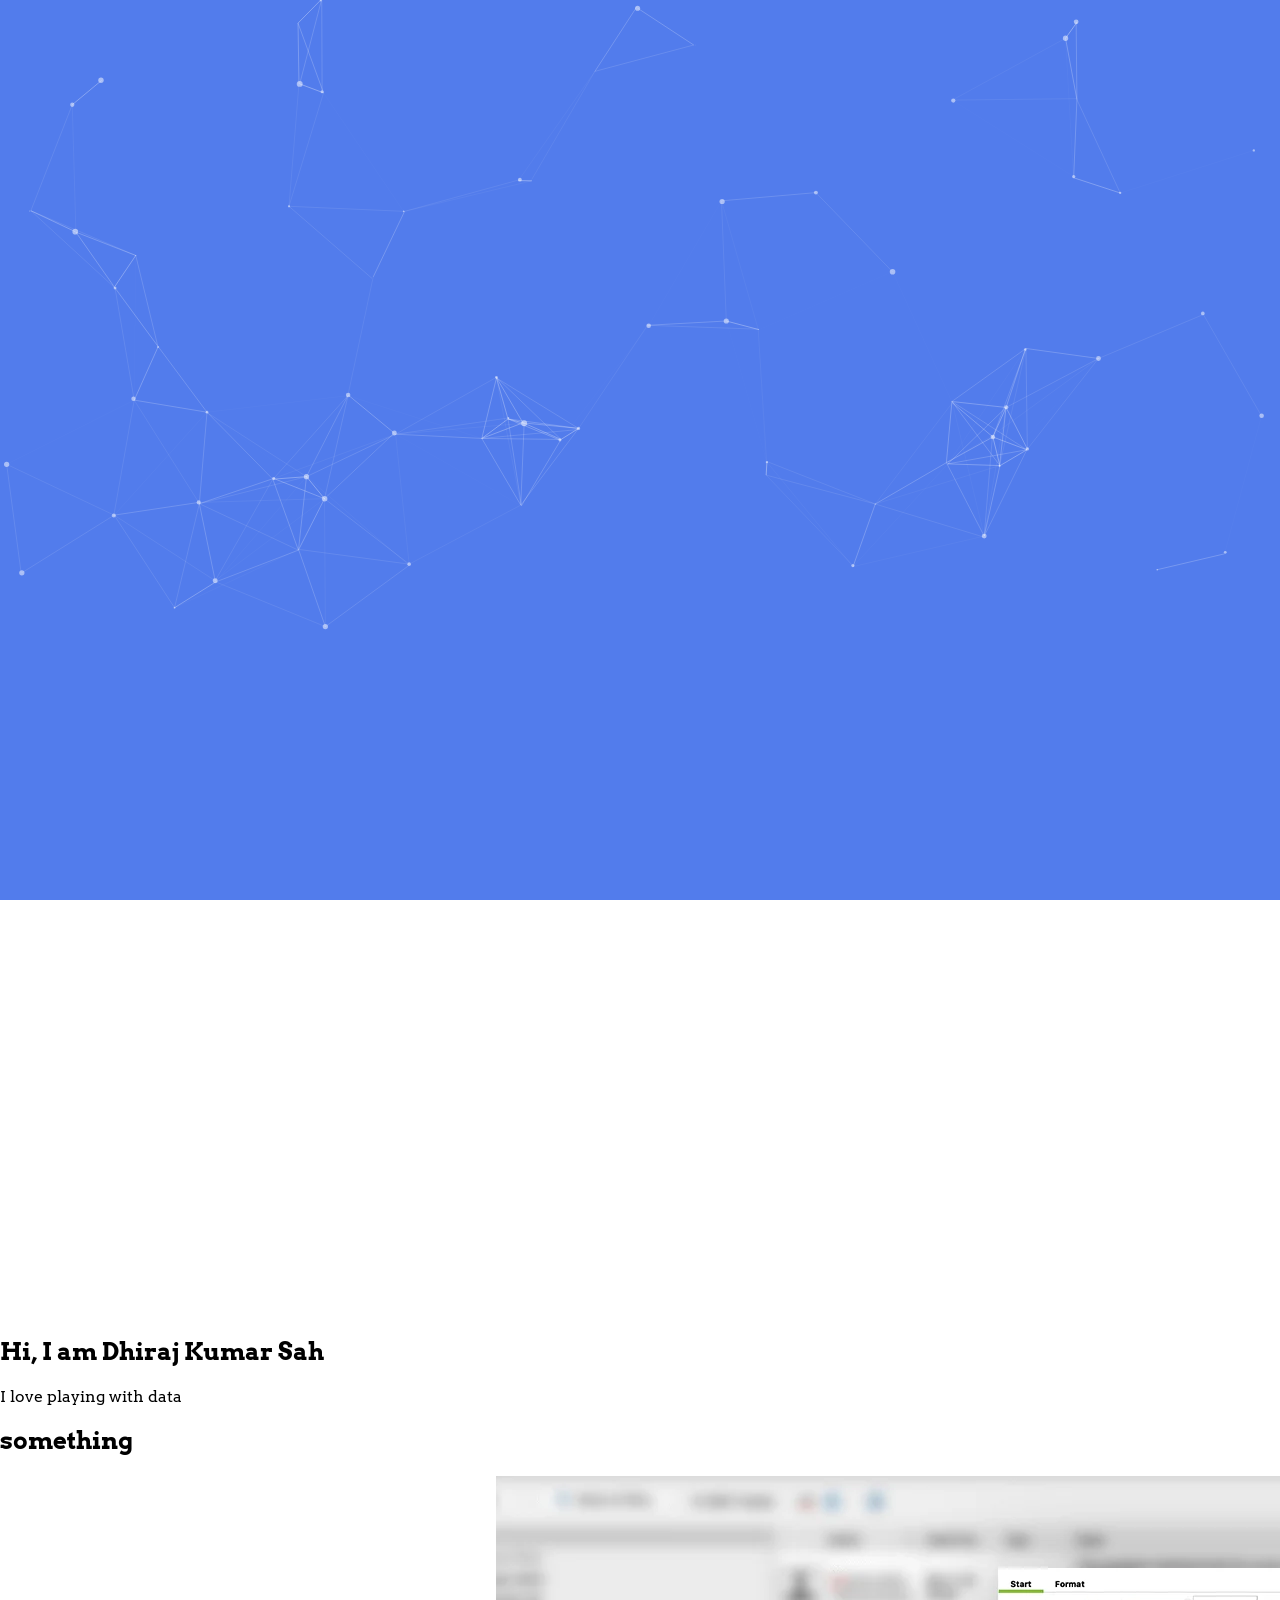
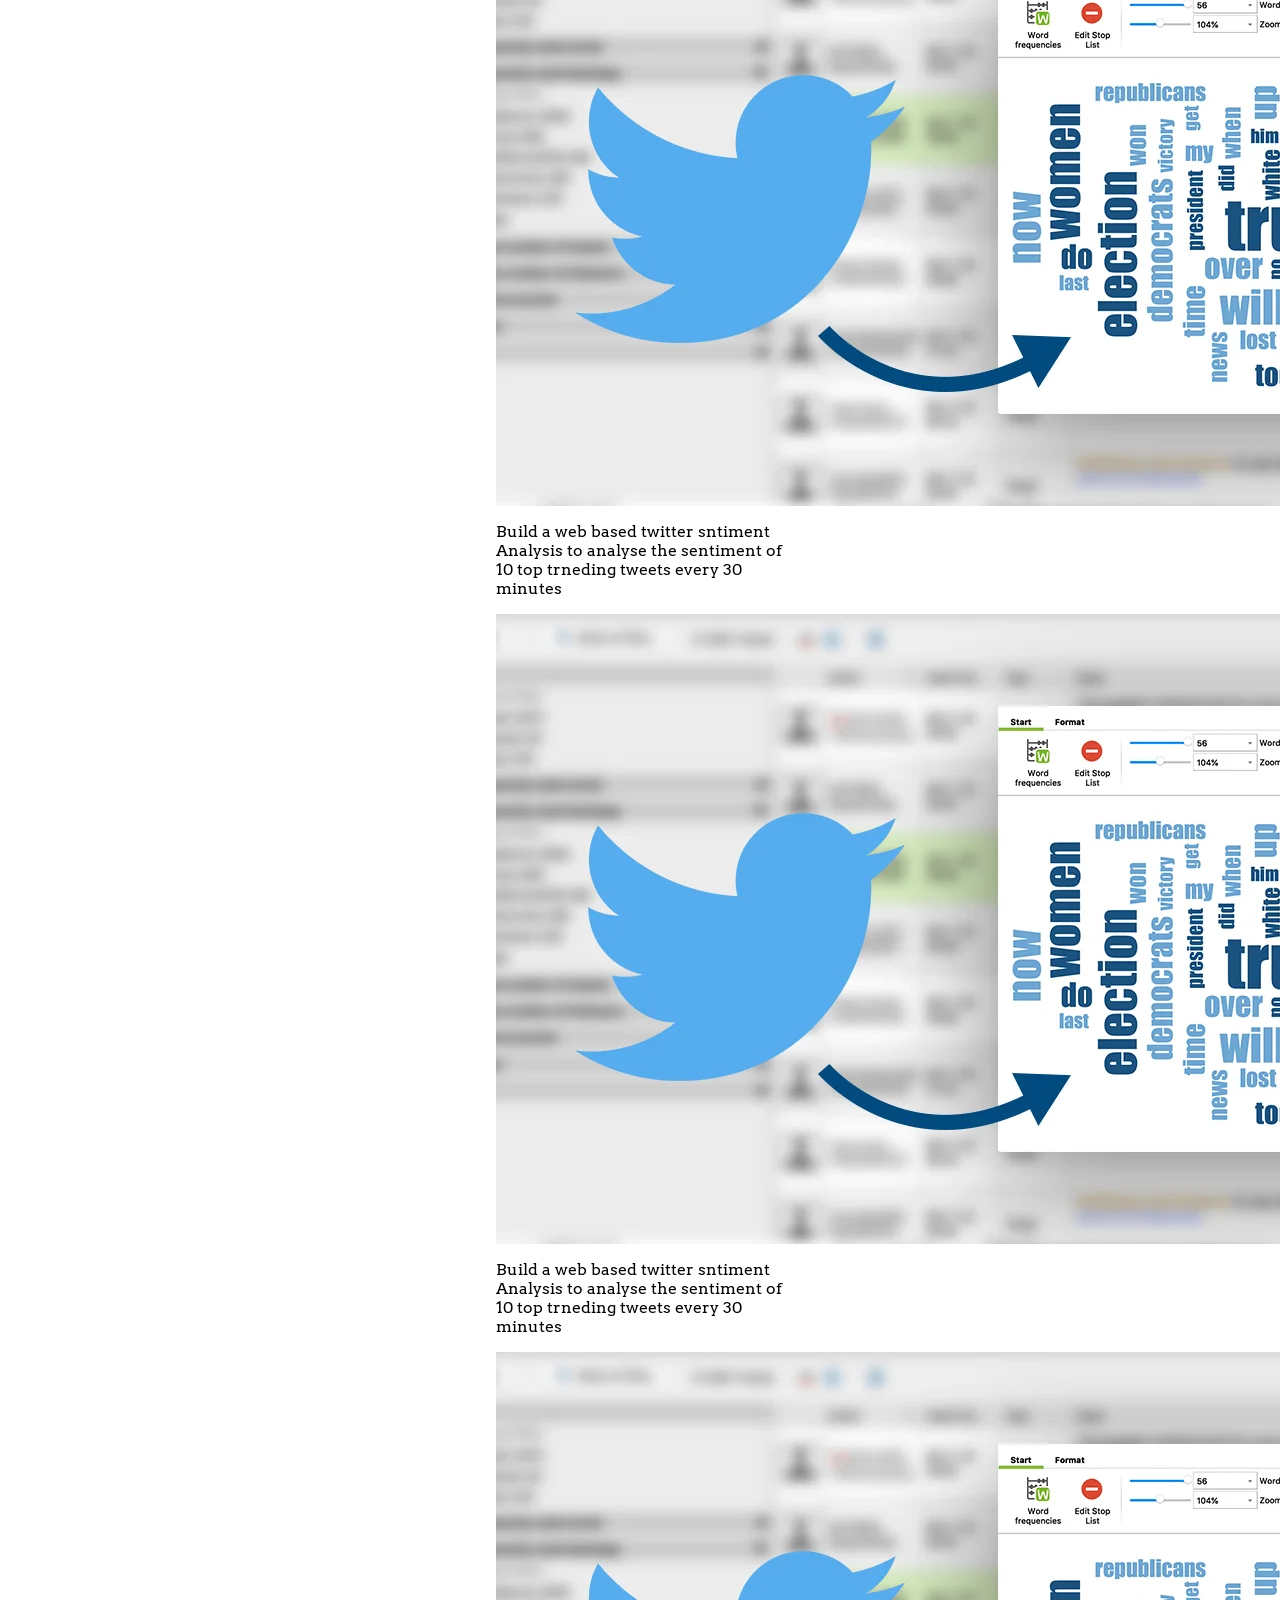
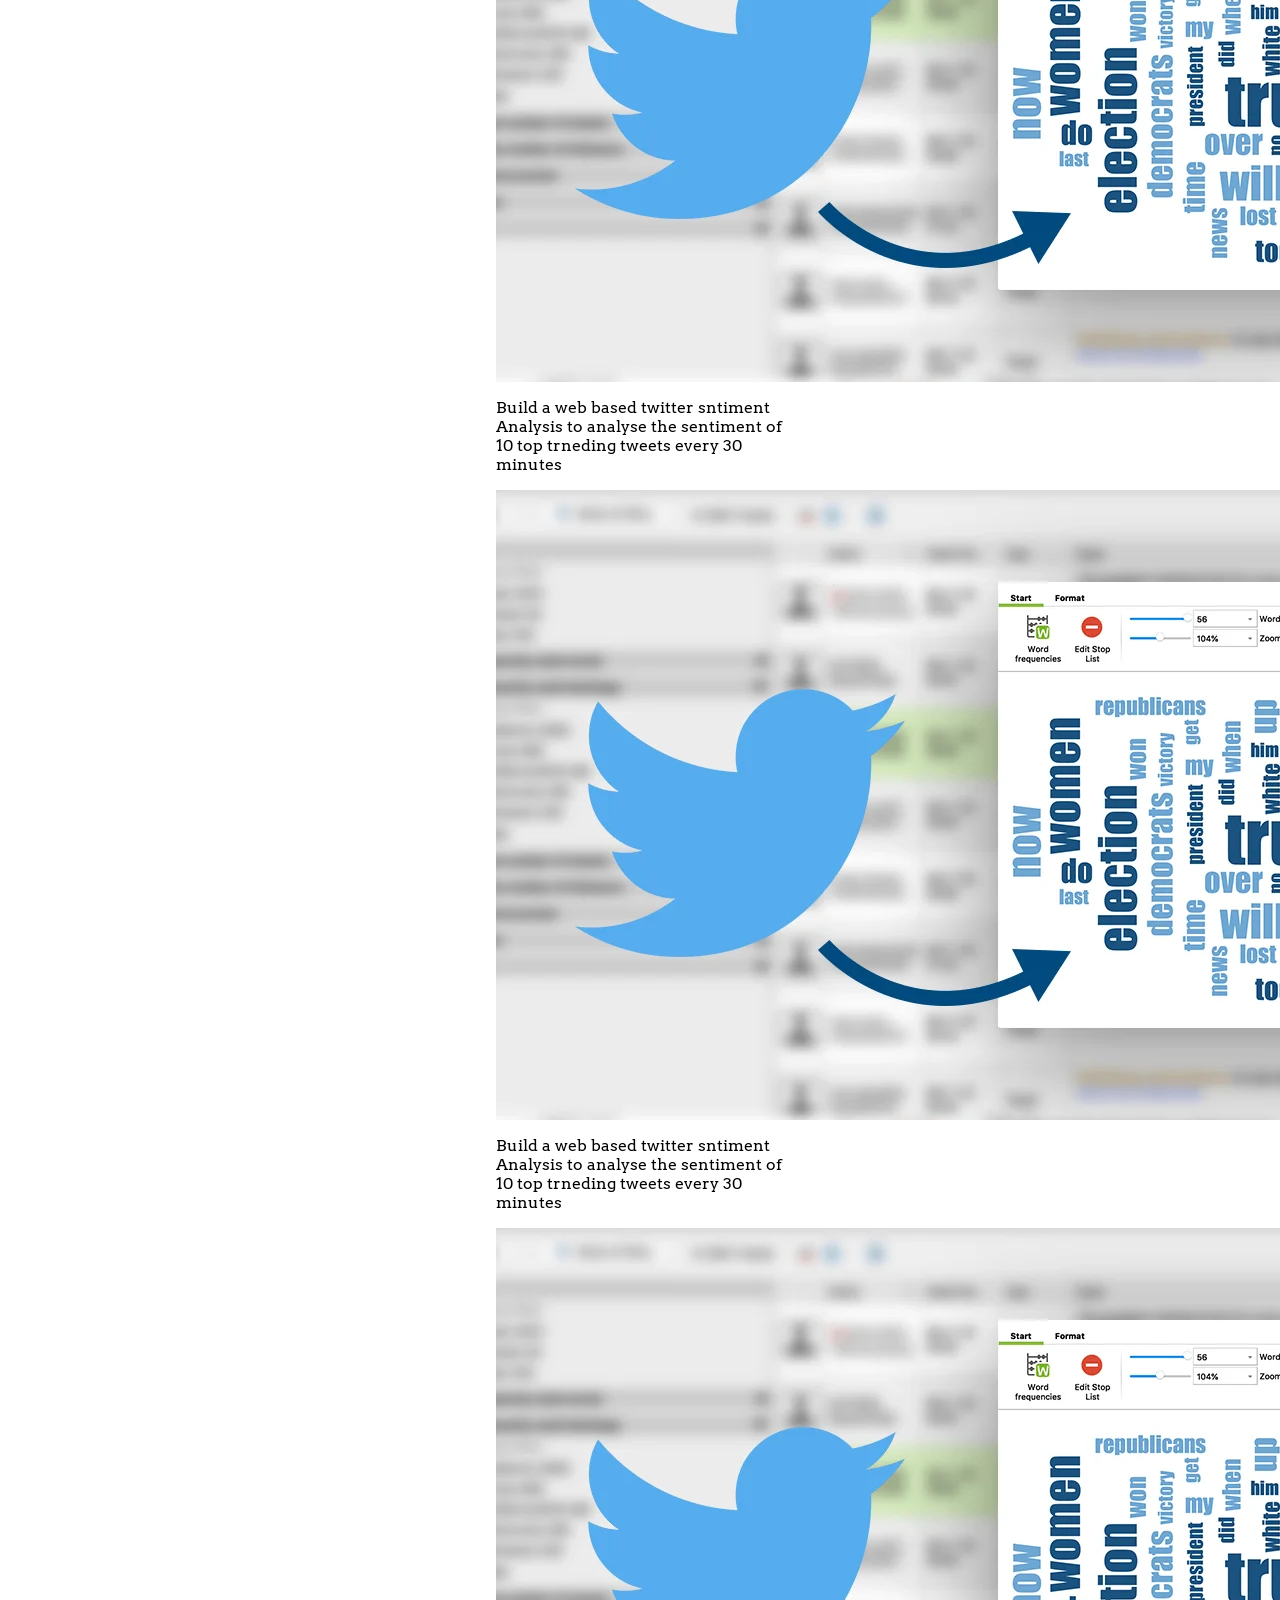
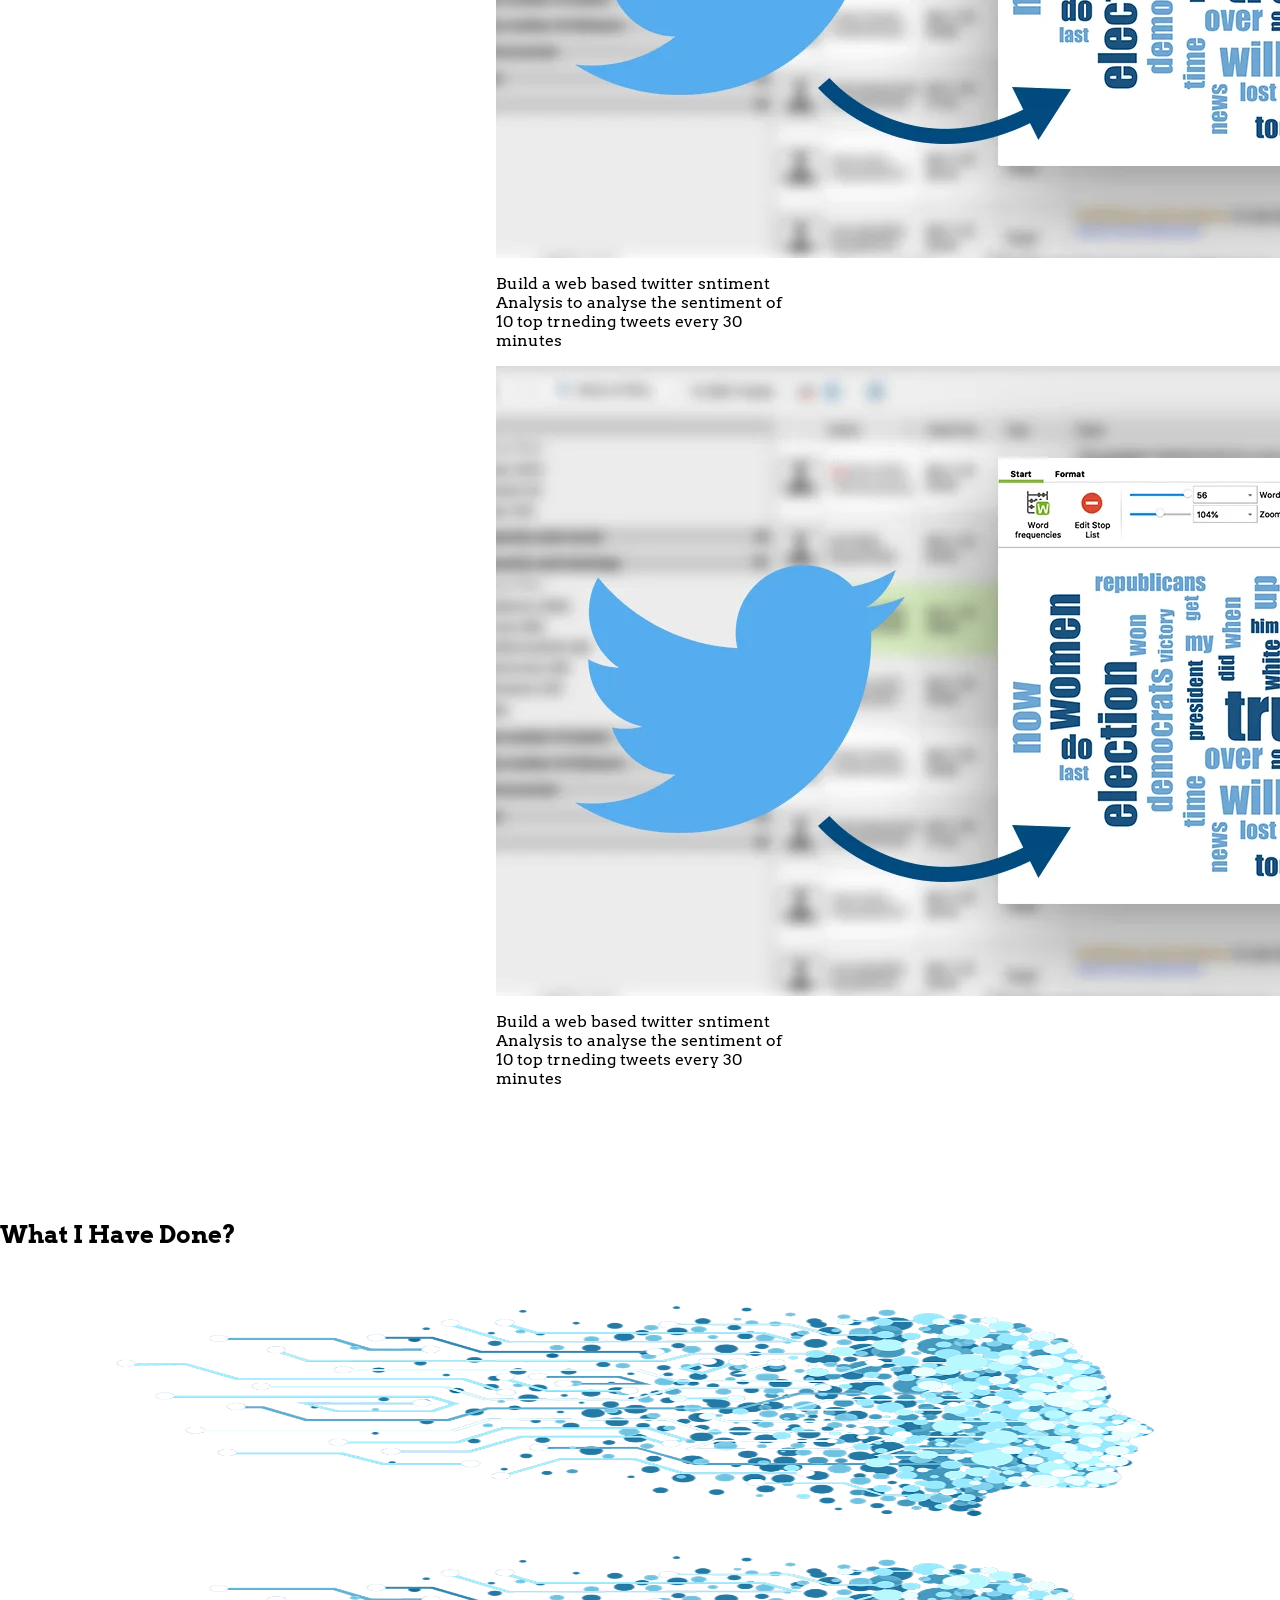
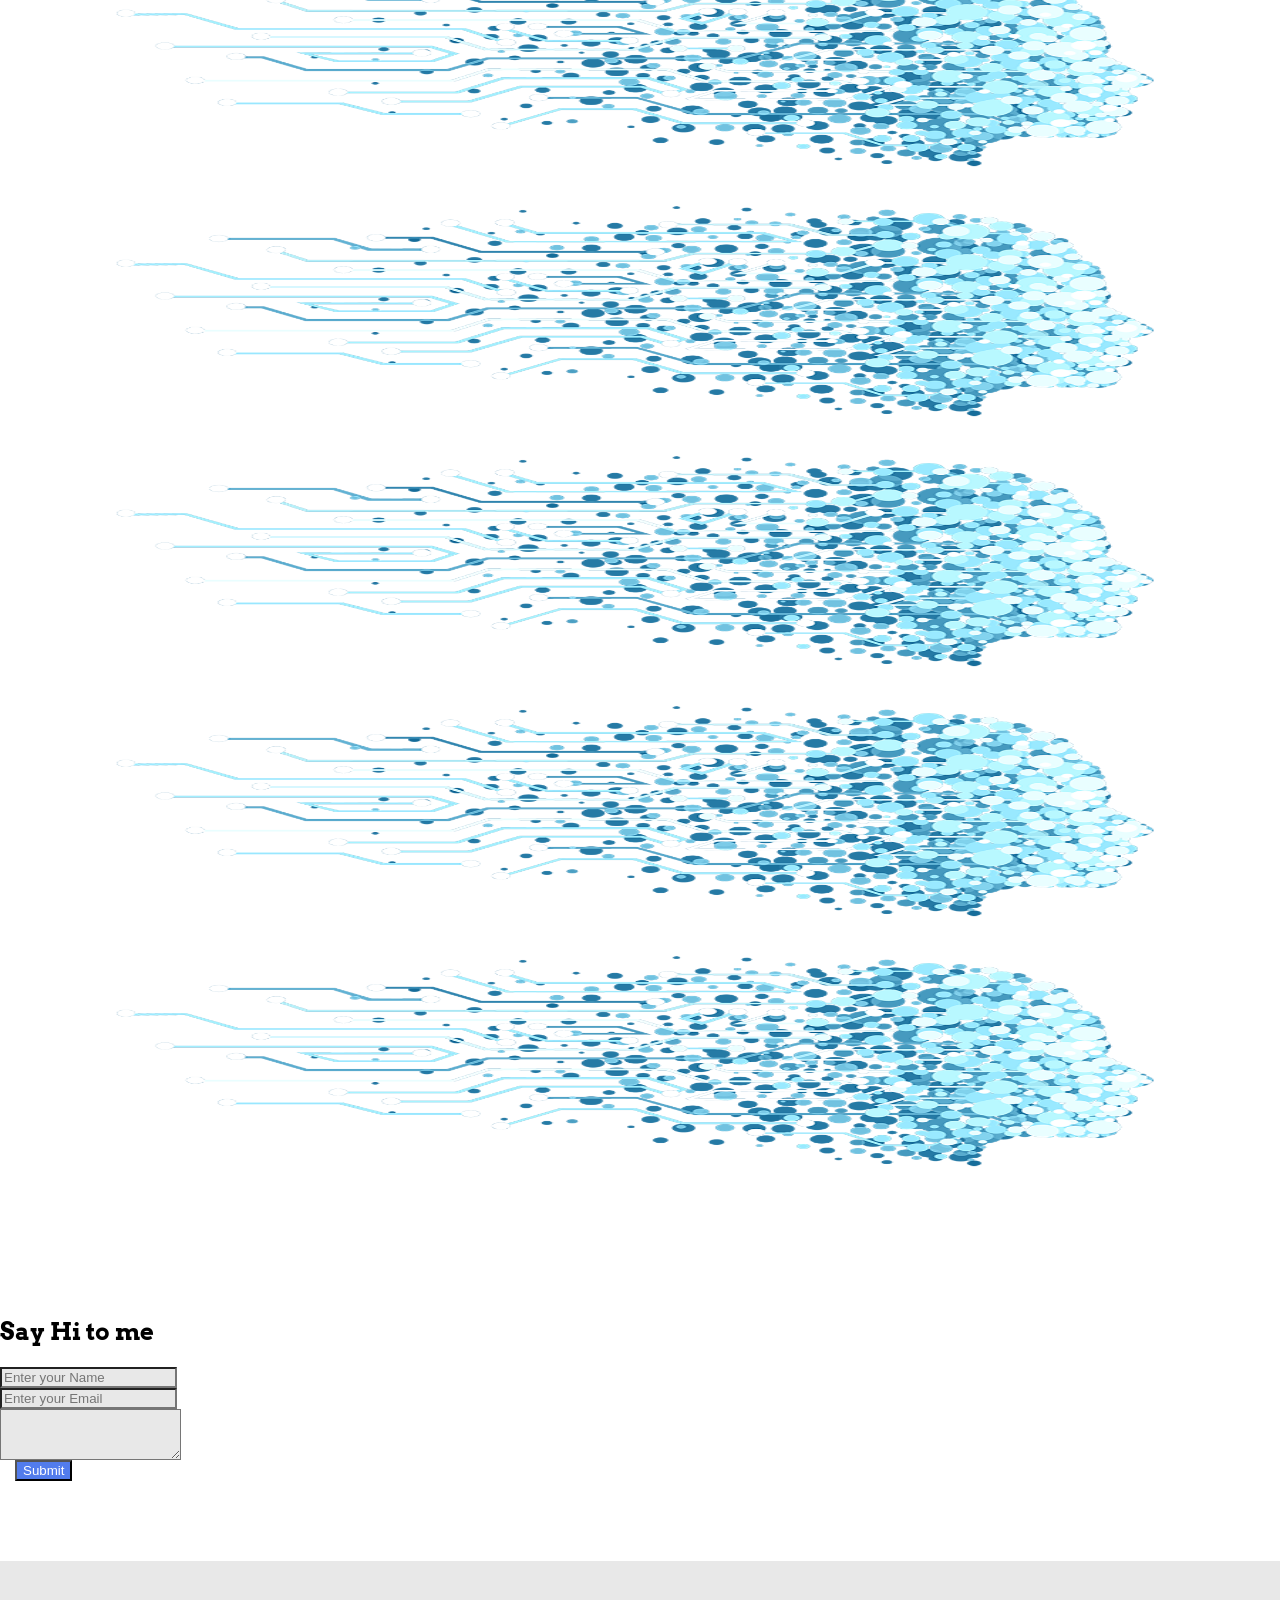
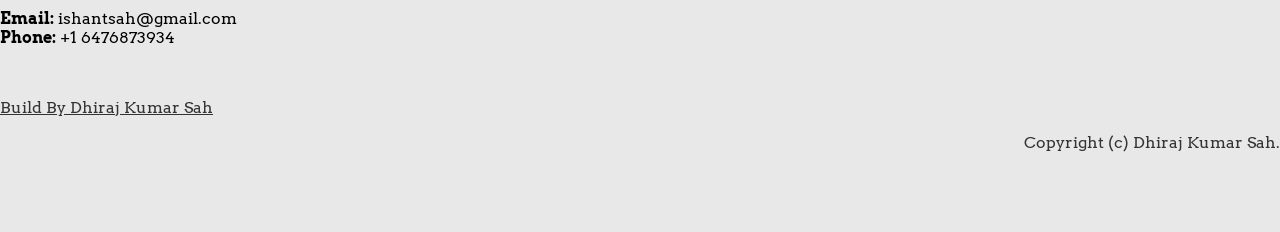
==== index.html @ a995a31d "portfolio skleton ready" ====
<html lang="en" dir="ltr">

<head>
    <meta charset="utf-8">
    <meta name="viewport" content="width=device-width, intial-scale=1.0">
    <!--Css Libraries-->
    <link rel="stylesheet" href="library/bootstrap/bootstrap.min.css">
    <link rel="stylesheet" href="library/font-awesome/css/font-awesome.min.css">
    <link rel="stylesheet" href="css/animate.css">
    <link rel="stylesheet" href="css/normalize.css">
    <link rel="stylesheet" href="css/custom.css">
    <!--Title-->
    <title>Dhiraj Kumar Sah</title>
    <link rel="icon" type="image/png" href="img/title.png">
</head>

<body>
    <!--Navigation-->
    <header>
        <nav class="navbar navbar-expand-lg navbar-light bg-light fixed-top py-3">
            <div class="container">
                <a class="navbar-brand scroll-link" href="#home">
                    <img src="img/title.png " width="30" height="30" class="d-inline-block align-top" alt=""
                        loading="lazy">
                    Dhiraj
                </a>
                <button class="navbar-toggler" type="button" data-toggle="collapse"
                    data-target="#navbarSupportedContent" aria-controls="navbarSupportedContent" aria-expanded="false"
                    aria-label="Toggle navigation">
                    <span class="navbar-toggler-icon"></span>
                </button>

                <div class="collapse navbar-collapse" id="navbarSupportedContent">
                    <ul class="navbar-nav ml-auto">
                        <li class="nav-item active">
                            <a class="nav-link scroll-link" href="#home">Home </a>
                        </li>
                        <li class="nav-item">
                            <a class="nav-link scroll-link" href="#resume">Resume</a>
                        </li>
                        <li class="nav-item">
                            <a class="nav-link scroll-link" href="#portfolio">Portfolio</a>
                        </li>
                        <li class="nav-item">
                            <a class="nav-link scroll-link" href="#contact">Contact</a>
                        </li>



                    </ul>

                </div>
            </div>
        </nav>
    </header>

    <!--Home-->
    <section id="home">
        <div id="particles-js"></div>
        <div class="container">
            <div class="row">
                <div class="col-md-12 justify-content-center">
                    <h1 id="name">Dhiraj Kumar Sah.</h1>
                    <p id="tagline">I am a Data Enthusiast and Welcome to my Website</p>
                    <a href="#resume" id="learn-more" class="scroll-link"><i class="fa fa-angle-down"> </i>Learn
                        More</a>
                </div>
            </div>

        </div>

    </section>

    <!--Home-->
    <section id="resume">
        <div class="container py-5">
            <div class="row">
                <h2 class="title text-center w-100">Hi, I am Dhiraj Kumar Sah</h2>
                <p class="about text-center w-75 mx-auto">I love playing with data</p>
            </div>
            <div class="row">
                <h2 class="title text-center w-100">something</h2>
            </div>
            <div class="row">
                <div class="col-md-4 py-4">
                    <div class="card" style="max-width: 18rem;">
                        <img src="img/twitter.png" class="card-img-top" alt="twitter-sentiment">
                        <div class="card-body">
                            <p class="card-text">Build a web based twitter sntiment Analysis to analyse the sentiment of
                                10 top trneding tweets every 30 minutes</p>
                        </div>
                    </div>
                </div>
                <div class="col-md-4 py-4">
                    <div class="card" style="max-width: 18rem;">
                        <img src="img/twitter.png" class="card-img-top" alt="twitter-sentiment">
                        <div class="card-body">
                            <p class="card-text">Build a web based twitter sntiment Analysis to analyse the sentiment of
                                10 top trneding tweets every 30 minutes</p>
                        </div>
                    </div>
                </div>
                <div class="col-md-4 py-4">
                    <div class="card" style="max-width: 18rem;">
                        <img src="img/twitter.png" class="card-img-top" alt="twitter-sentiment">
                        <div class="card-body">
                            <p class="card-text">Build a web based twitter sntiment Analysis to analyse the sentiment of
                                10 top trneding tweets every 30 minutes</p>
                        </div>
                    </div>
                </div>
            </div>
            <div class="row">
                <div class="col-md-4 py-4">
                    <div class="card" style="max-width: 18rem;">
                        <img src="img/twitter.png" class="card-img-top" alt="twitter-sentiment">
                        <div class="card-body">
                            <p class="card-text">Build a web based twitter sntiment Analysis to analyse the sentiment of
                                10 top trneding tweets every 30 minutes</p>
                        </div>
                    </div>
                </div>
                <div class="col-md-4 py-4">
                    <div class="card" style="max-width: 18rem;">
                        <img src="img/twitter.png" class="card-img-top" alt="twitter-sentiment">
                        <div class="card-body">
                            <p class="card-text">Build a web based twitter sntiment Analysis to analyse the sentiment of
                                10 top trneding tweets every 30 minutes</p>
                        </div>
                    </div>
                </div>
                <div class="col-md-4 py-4">
                    <div class="card" style="max-width: 18rem;">
                        <img src="img/twitter.png" class="card-img-top" alt="twitter-sentiment">
                        <div class="card-body">
                            <p class="card-text">Build a web based twitter sntiment Analysis to analyse the sentiment of
                                10 top trneding tweets every 30 minutes</p>
                        </div>
                    </div>
                </div>
            </div>
        </div>

    </section>

    <!--Home-->
    <section id="portfolio">
        <div class="container">
            <div class="row">
                <h2 class="title text-center w-100">What I Have Done?</h2>
            </div>
            <div class="row">
                <div class="col-md-4">
                    <div class="grid">
                        <img src="img/pr1.png" alt="Terminalteris">
                        <div class="overlay">
                            <div class="text">
                                Terminalteris
                            </div>
                        </div>
                    </div>
                </div>
                <div class="col-md-4">
                    <div class="grid">
                        <img src="img/pr1.png" alt="Terminalteris">
                        <div class="overlay">
                            <div class="text">
                                Terminalteris
                            </div>
                        </div>
                    </div>
                </div>
                <div class="col-md-4">
                    <div class="grid">
                        <img src="img/pr1.png" alt="Terminalteris">
                        <div class="overlay">
                            <div class="text">
                                Terminalteris
                            </div>
                        </div>
                    </div>
                </div>
                <div class="col-md-4">
                    <div class="grid">
                        <img src="img/pr1.png" alt="Terminalteris">
                        <div class="overlay">
                            <div class="text">
                                Terminalteris
                            </div>
                        </div>
                    </div>
                </div>
                <div class="col-md-4">
                    <div class="grid">
                        <img src="img/pr1.png" alt="Terminalteris">
                        <div class="overlay">
                            <div class="text">
                                Terminalteris
                            </div>
                        </div>
                    </div>
                </div>
                <div class="col-md-4">
                    <div class="grid">
                        <img src="img/pr1.png" alt="Terminalteris">
                        <div class="overlay">
                            <div class="text">
                                Terminalteris
                            </div>
                        </div>
                    </div>
                </div>
            </div>
        </div>

    </section>

    <!--Home-->
    <section id="contact">
        <div class="container">
            <div class="row">
                <h2 class="title text-center w-100">Say Hi to me</h2>
            </div>

            <form action="hhtps://formspree.io/mailme.ishantsah@gmail.com" method="POST">
                <div class="row py-4">
                    <div class="form-group col-md-6">
                        <input type="text" name="name" class="form-control" placeholder="Enter your Name">
                    </div>


                    <div class="form-group col-md-6">
                        <input type="email" name="email" class="form-control" placeholder="Enter your Email">
                    </div>


                    <div class="form-group col-md-12">

                        <textarea class="form-control" name="message" rows="3" placeholder="Enter Your Message">

                            </textarea>
                    </div>

                    <button type="submit" class="btn btn-block submit-message">Submit</button>
                </div>
            </form>

        </div>

    </section>

    <!--Footer-->
    <footer>

        <div class="container">
            <div class="row">
                <div class="col-md-5">

                    <ul>
                        <li><strong>Email:</strong> ishantsah@gmail.com</li>
                        <li><strong>Phone:</strong> +1 6476873934</li>
                    </ul>
                </div>

                <div class="col-md-2">
                    <a href="#home" class="back-to-top scroll-link"><i class="fa fa-arrow-circle-up fa-2x"></i></a>
                </div>

                <div class="col-md-5">
                    <ul class="social">
                        <li ><a href="https://www.linkedin.com/dhirajsah"  target="_blank"><i class="fa fa-linkedin-square fa-2x"></i></a></li>
                        <li ><a href="https://www.twitter.com/dhirajsah" target="_blank"><i class="fa fa-twitter-square fa-2x"></i></a></li>
                        <li ><a href="https://www.github.com/dhirajsah26" target="_blank"><i class="fa fa-github-square fa-2x"></i></a></li>
                    </ul>
                </div>

            </div>
            <div class="row">
                <div class="col-md-6">
                    <a href="htps://wwww.dhiraj-sah.com.np" target="_blank">Build By Dhiraj Kumar Sah</a>
                </div>
                <div class="col-md-6">
                    <p>Copyright (c) Dhiraj Kumar Sah.</p>
                </div>
            </div>
        </div>
    </footer>





    <!--Js Libraries-->

    <script type="text/javascript" src="js/jquery-3.1.1.min.js"></script>
    <script type="text/javascript" src="js/bootstrap.min.js"></script>
    <script type="text/javascript" src="js/smooth-scroll.js"></script>
    <script type="text/javascript" src="js/wow.js"></script>
    <script type="text/javascript" src="js/particles.js"></script>
    <script type="text/javascript" src="js/app.js"></script>

    <script type="text/javascript">
        new WOW().init();
        $('.scroll-link').on('click', function (e) {

            e.preventDefault();
            $('html,body').animate({ scrollTop: $(this.hash).offset().top - 50 }, 750);
        });
        $('.nav-item').on('click', function (e) {

            $('.nav-item').removeClass('active');
            $(this).addClass('active');
        });


        
    </script>
</body>

</html>
---- css/custom.css ----
@import url('https://fonts.googleapis.com/css2?family=Arvo&display=swap');

/*common css*/
html,
body{
    margin: 0;
    padding: 0;
    font-family: "Arvo";
}
.navbar-brand{
    font-size: 1.5rem;

}

.nav-link{
    font-size: 1.2 rem;
}
#home{
    width: 100%;
    height: 100vh;
}
#particles-js{
    width:100%;
    min-height:100vh;
    position:absolute;
    top:0;
    left:0;
    background: #527cec;
}

#name{
   margin-top: 16rem;
    font-size: 4 rem;
    color: #fff;
    text-align: center;
}

#tagline{
    margin: top 1rem;
    font-size:2 rem;
    color: #fff;
    text-align: center;

}
#learn-more{
    color: #fff;
    text-decoration: none;
    text-align: center;
    padding:.4 rem 1 rem;
    max-width:10rem;
    margin:0 auto;
    display:block;
    border:2px solid #fff;
    border-radius: 1 rem;
}
#learn-more:hover{
    text-decoration: none;
}
#resume{
    width:100%;
    height: auto;
    padding: 2rem 0 ;
}

#resume .card{
    margin-left: auto;
    margin-right: auto;
}

#portfolio{
    width: 100%;
    height: auto;
    padding: 4rem 0;
}

#portfolio img{
    margin-top: 30px;
    width: 100%;
    height: 220px;

}

#portfolio .grid{
    position: relative;
    width: 100%;
}

#portfolio .grid .overlay{
    position: absolute;
    margin-top: 30px;
    top: 0;bottom: 0;
    left:0; right: 0;
    width: 100%;
    opacity: 0;
    transition:.5s ease ;
    background: #527cec;
}

#portfolio .grid:hover .overlay{
    opacity: 1;
}

.text{
    color: #fff;
    font-size: 1.7 rem;
    position: absolute;
    top: 50%;
    left: 50%;
    transform: translate(-50%, -50%);
    text-align: center;
}
#contact{
    width:100%;
    height: auto;
    padding: 4rem 0;
}

#contact form{
    width: 100%;

}

#contact form input,
#contact form textarea{
    background: #e8e8e8;

}
#contact form .submit-message{
    margin-left: 15px;
    margin-right: 15px;
    background:#527cec;
    color: #fff;
}

footer{
    width:100%;
    height: auto;
    padding: 2rem 0 4rem;
    background: #e8e8e8;;
}
footer ul{
    list-style: none;
    padding-left: 0;
}

footer .back-to-top{ 
    display: block;
    width: 100%;
    text-align: center;
    text-decoration: none;
    color: #333;
}
footer .back-to-top:hover{

    text-decoration: none;
    color: #527cec;
}

footer ul.social{
    list-style: none;
    padding-left: 0;
    text-align: right;
}

footer ul.social li{
    display: inline-block;
    margin-left: 1rem;
}

footer ul.social li a{
    text-decoration: none;
    color: #333;
    font-size: 2 rem;
}

footer ul.social li a:hover{

    text-decoration: none;
    color: #527cec;
}
footer a,
footer p{
    color: #333;
}
footer a:hover{
    color: #527cec;
}
footer p{
    text-align: right;
}
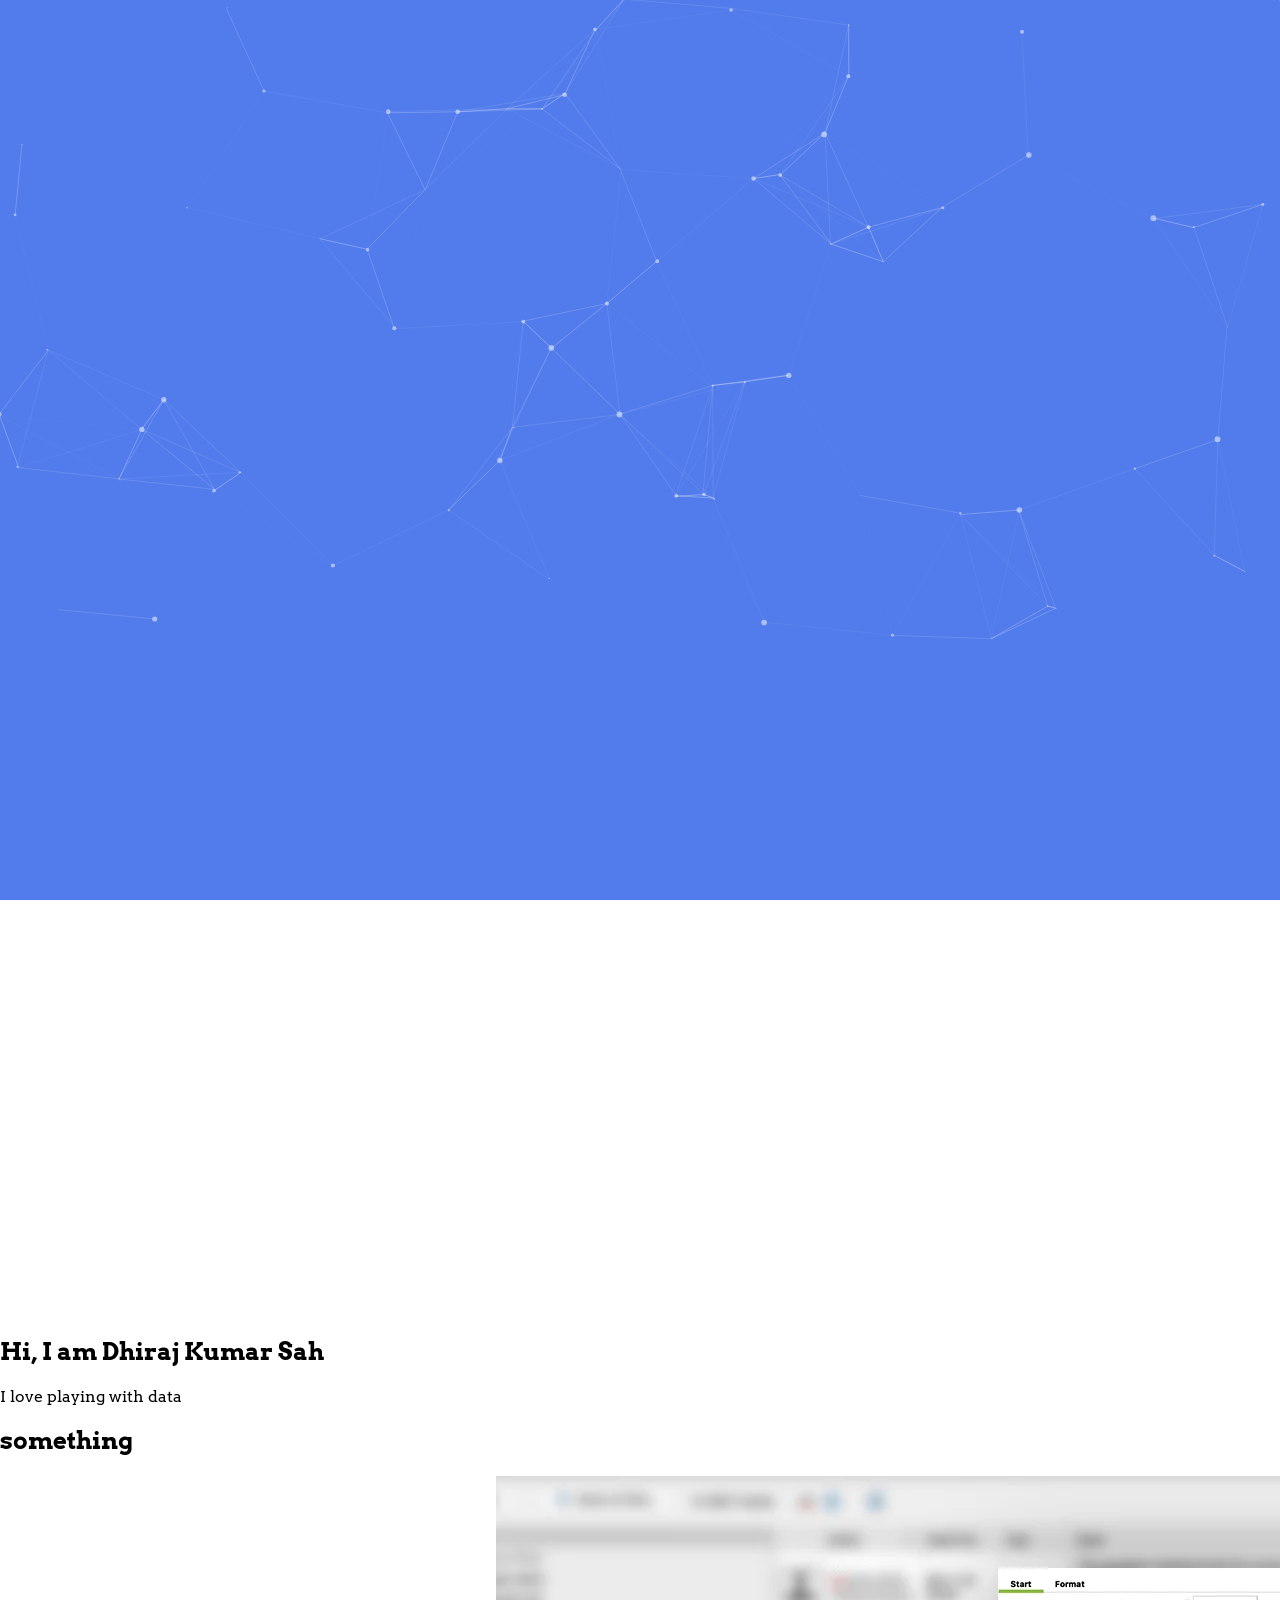
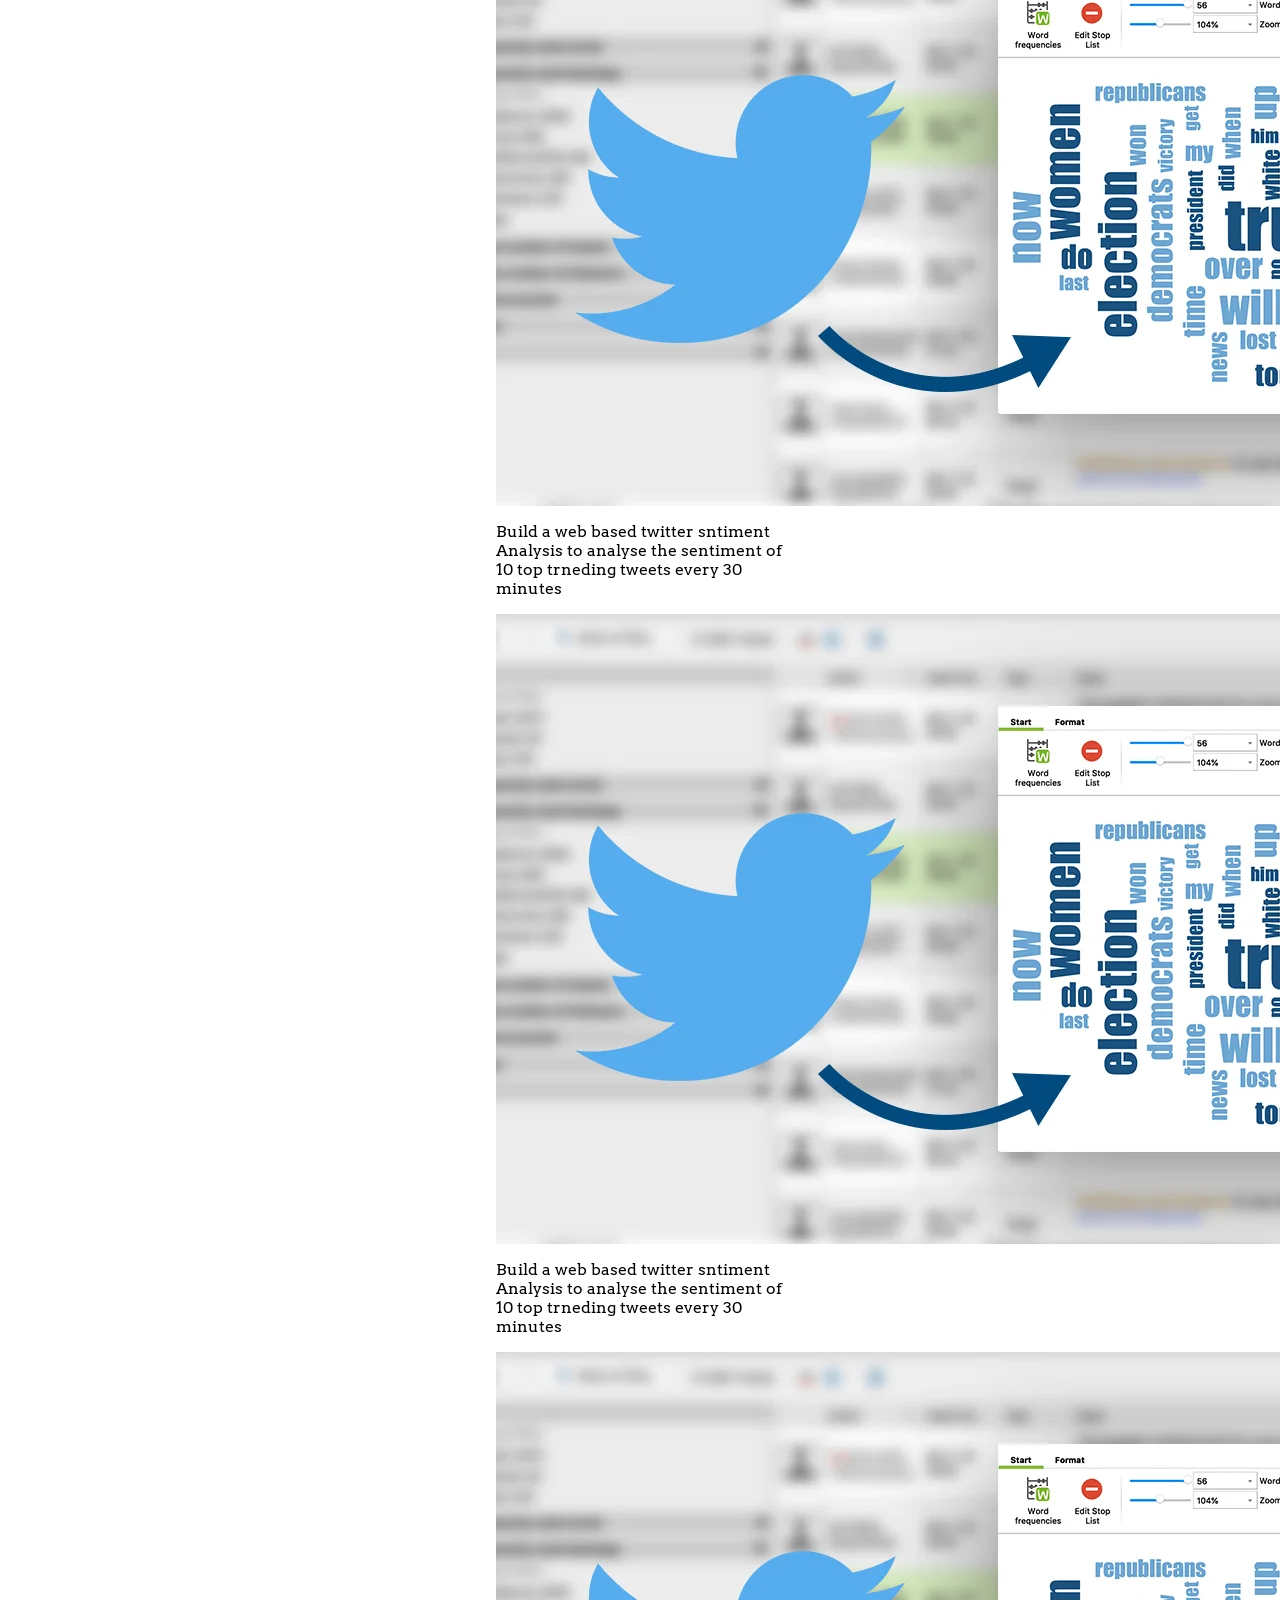
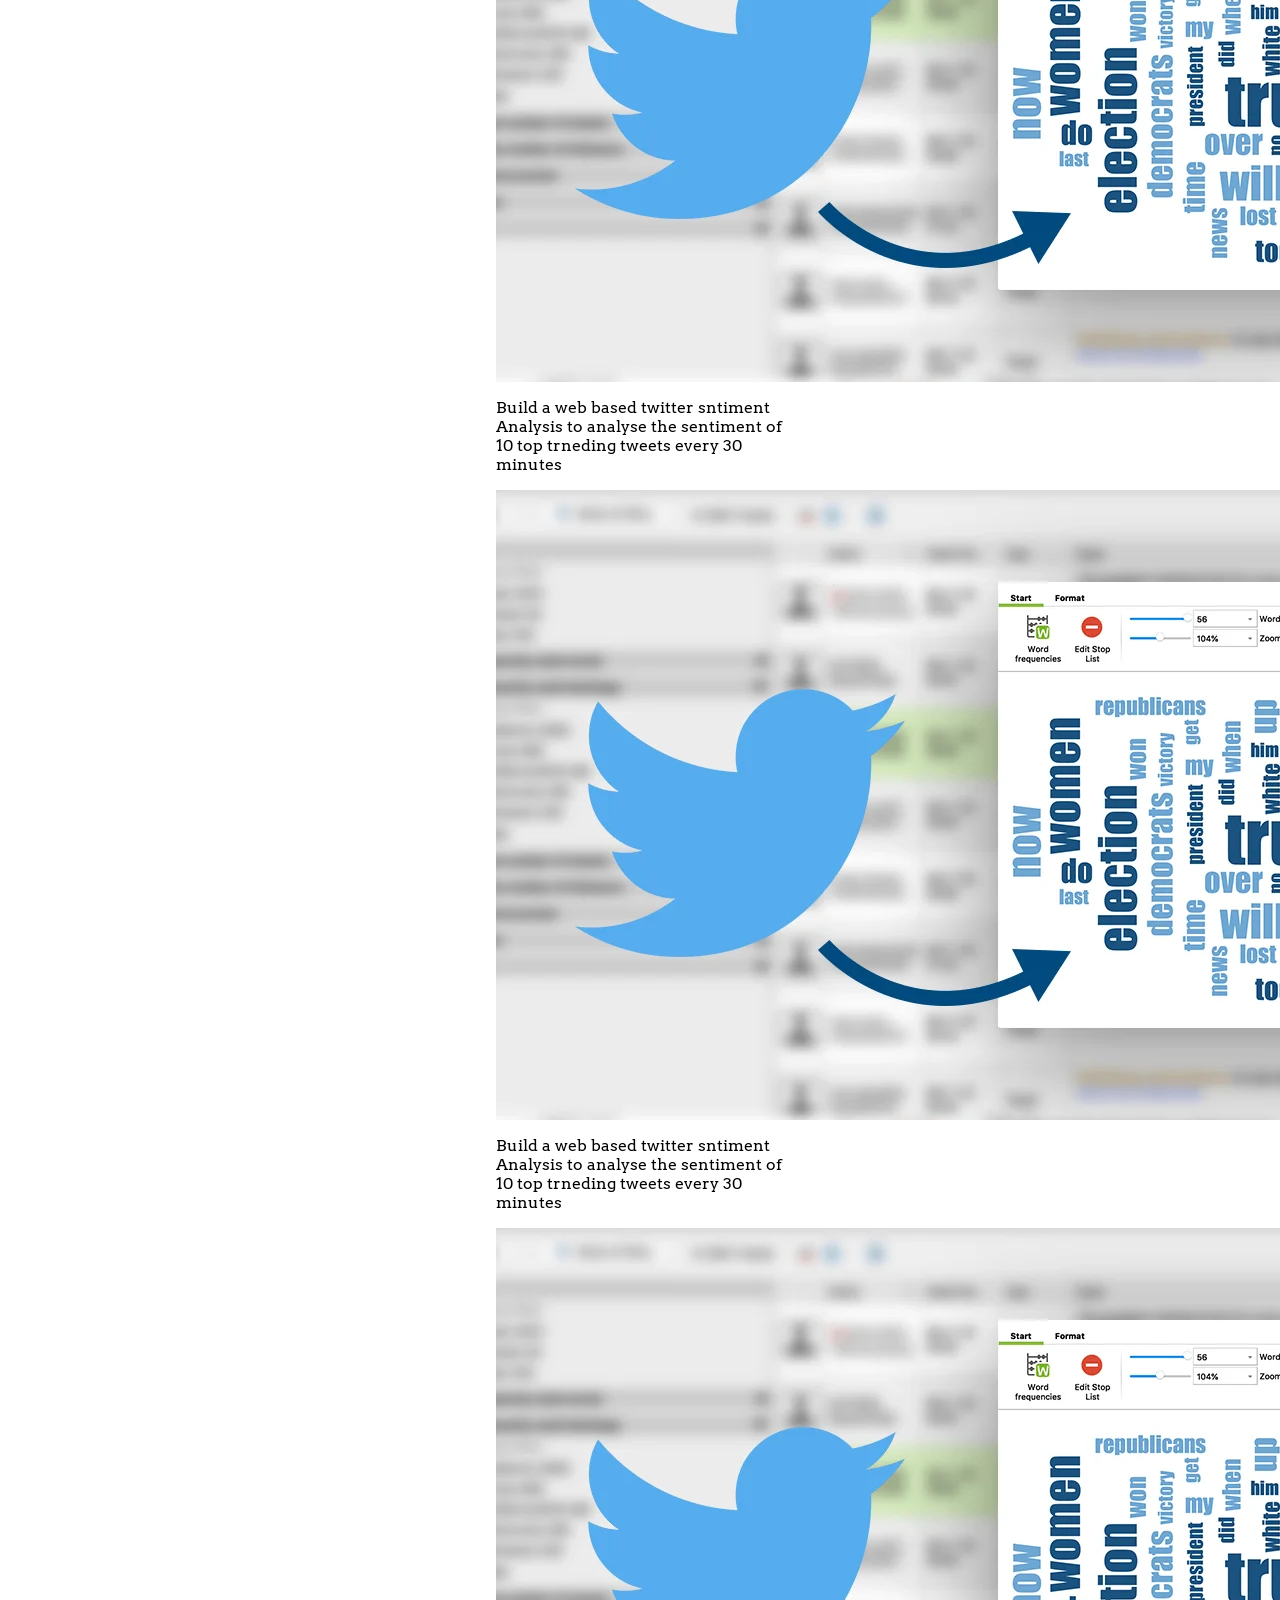
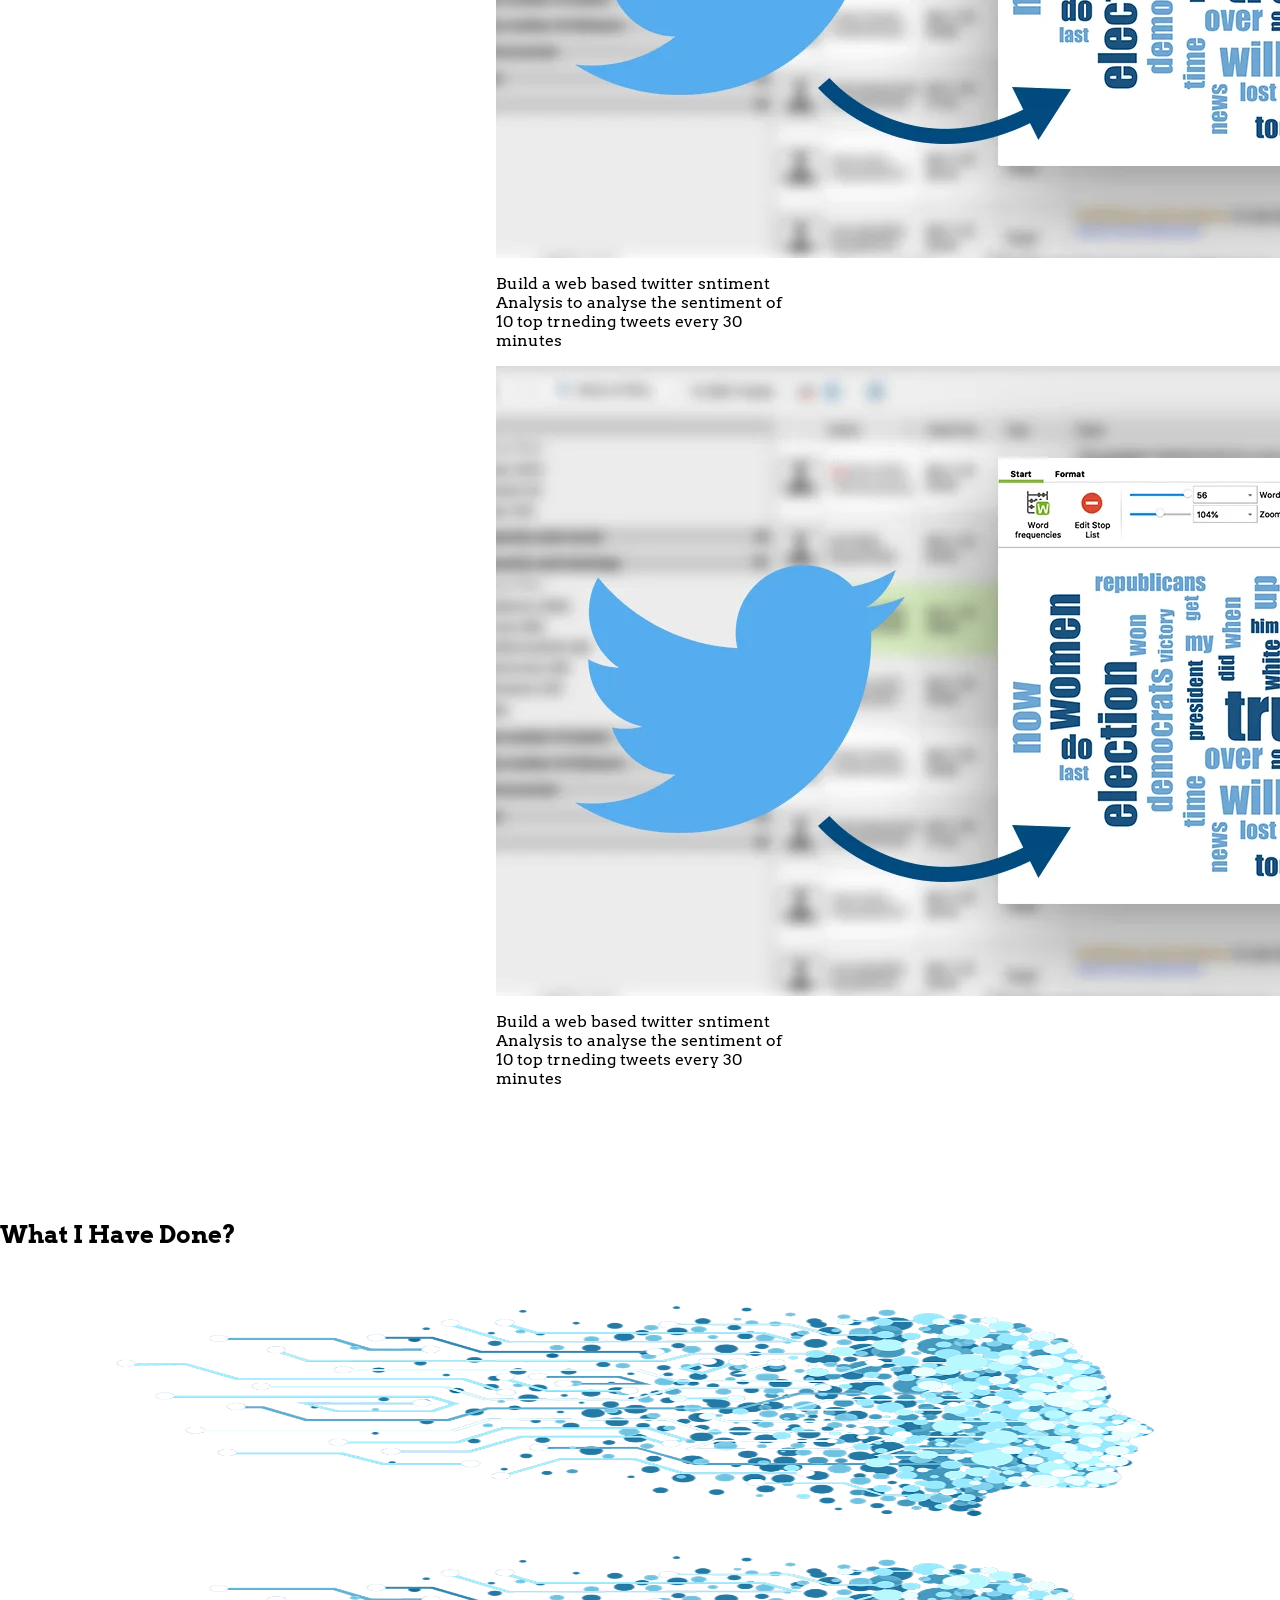
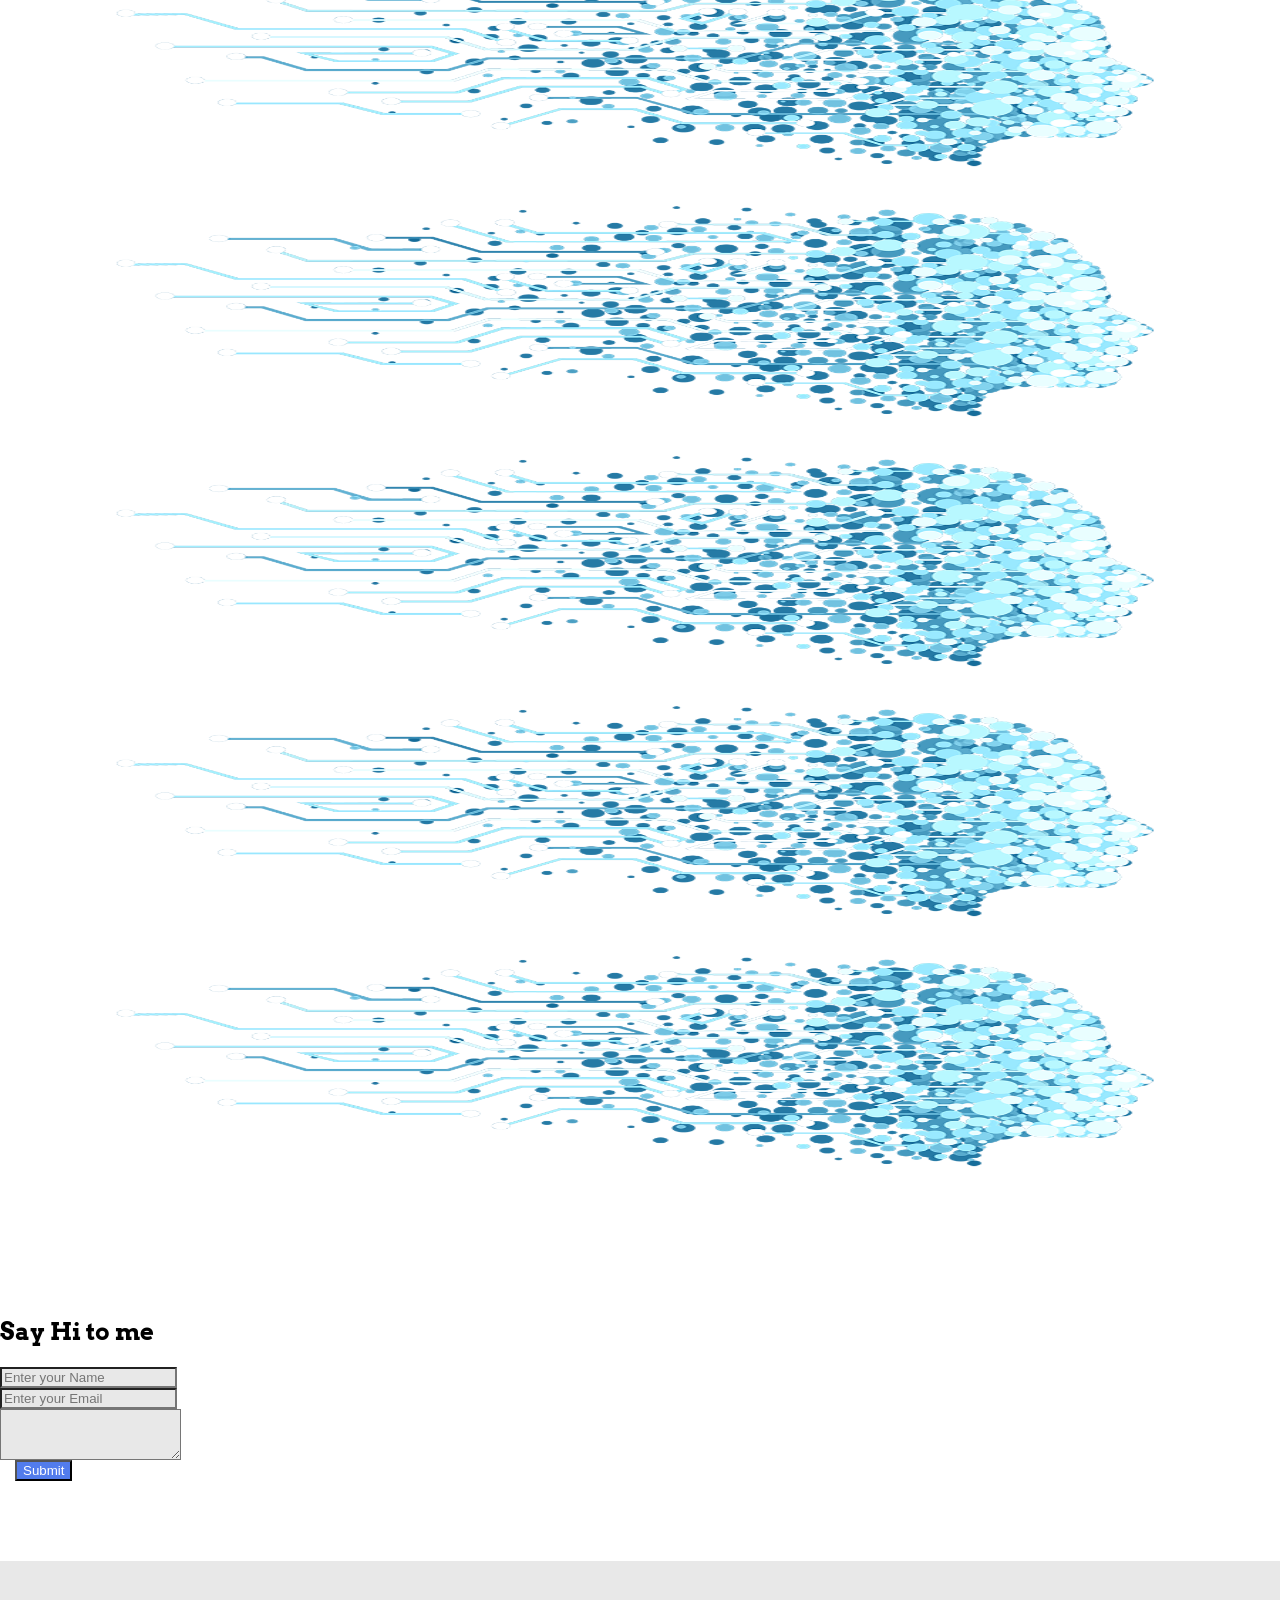
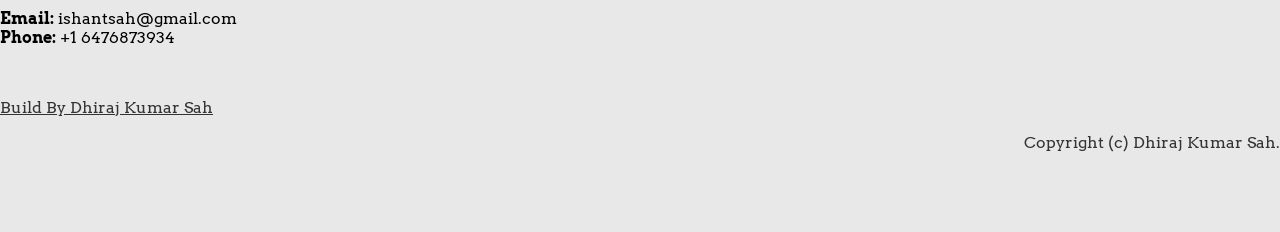
==== commit 879998b5: "hhh" ====
--- a/index.html
+++ b/index.html
@@ -268,7 +268,7 @@
 
                 <div class="col-md-5">
                     <ul class="social">
-                        <li ><a href="https://www.linkedin.com/dhirajsah"  target="_blank"><i class="fa fa-linkedin-square fa-2x"></i></a></li>
+                        <li ><a href="https://www.linkedin.com/in/dhirajsah"  target="_blank"><i class="fa fa-linkedin-square fa-2x"></i></a></li>
                         <li ><a href="https://www.twitter.com/dhirajsah" target="_blank"><i class="fa fa-twitter-square fa-2x"></i></a></li>
                         <li ><a href="https://www.github.com/dhirajsah26" target="_blank"><i class="fa fa-github-square fa-2x"></i></a></li>
                     </ul>
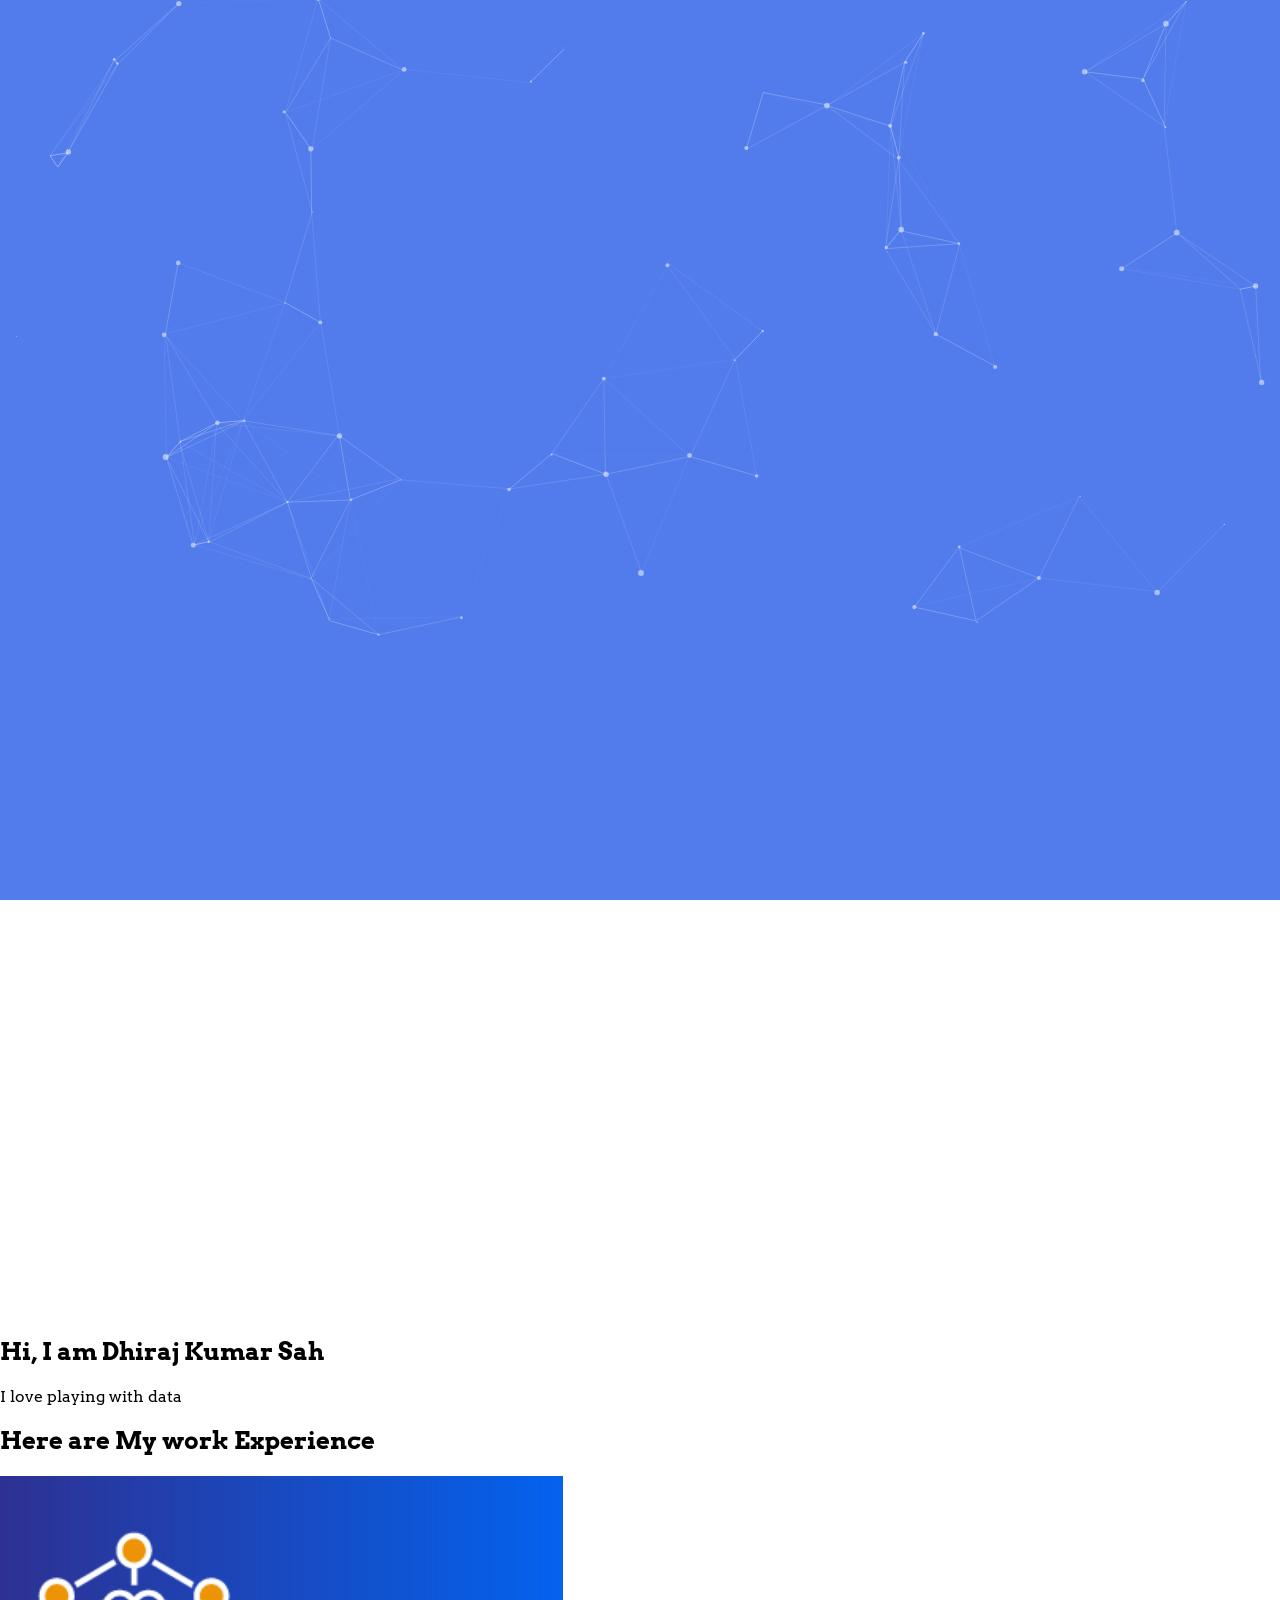
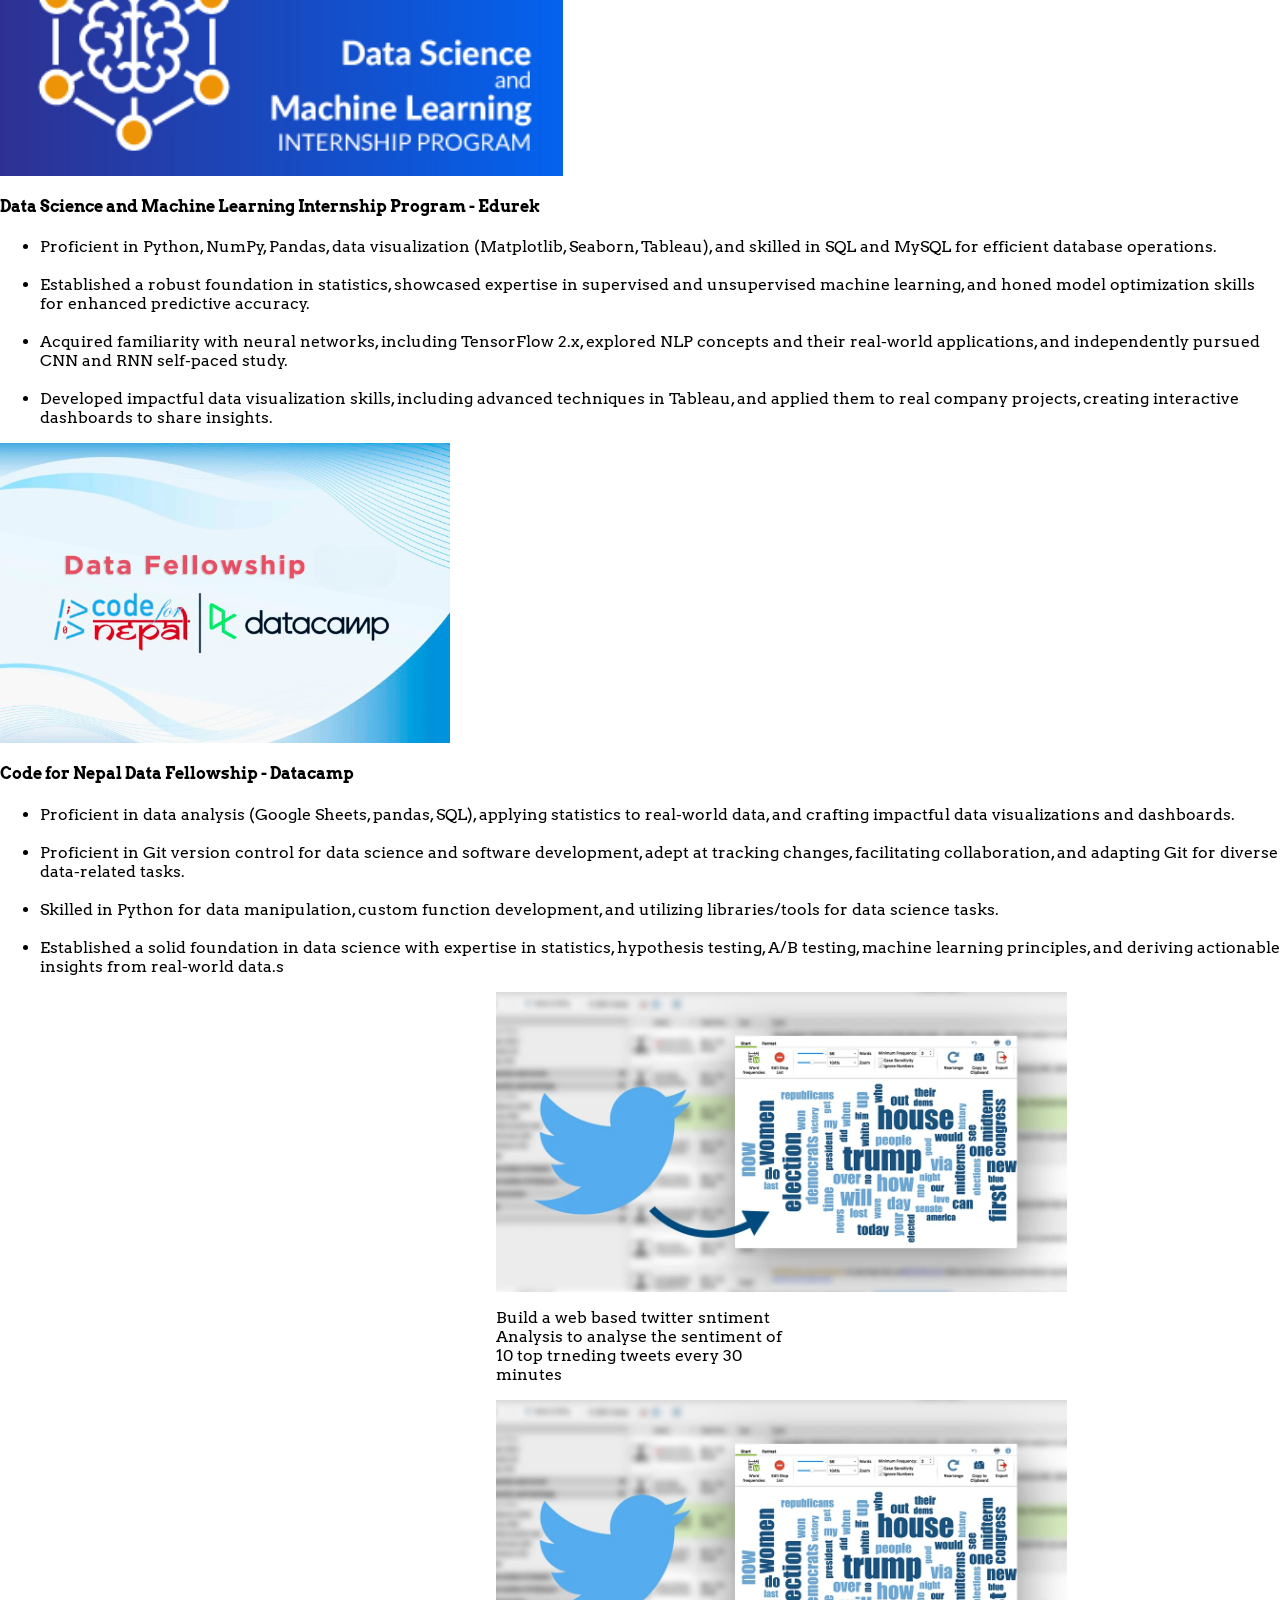
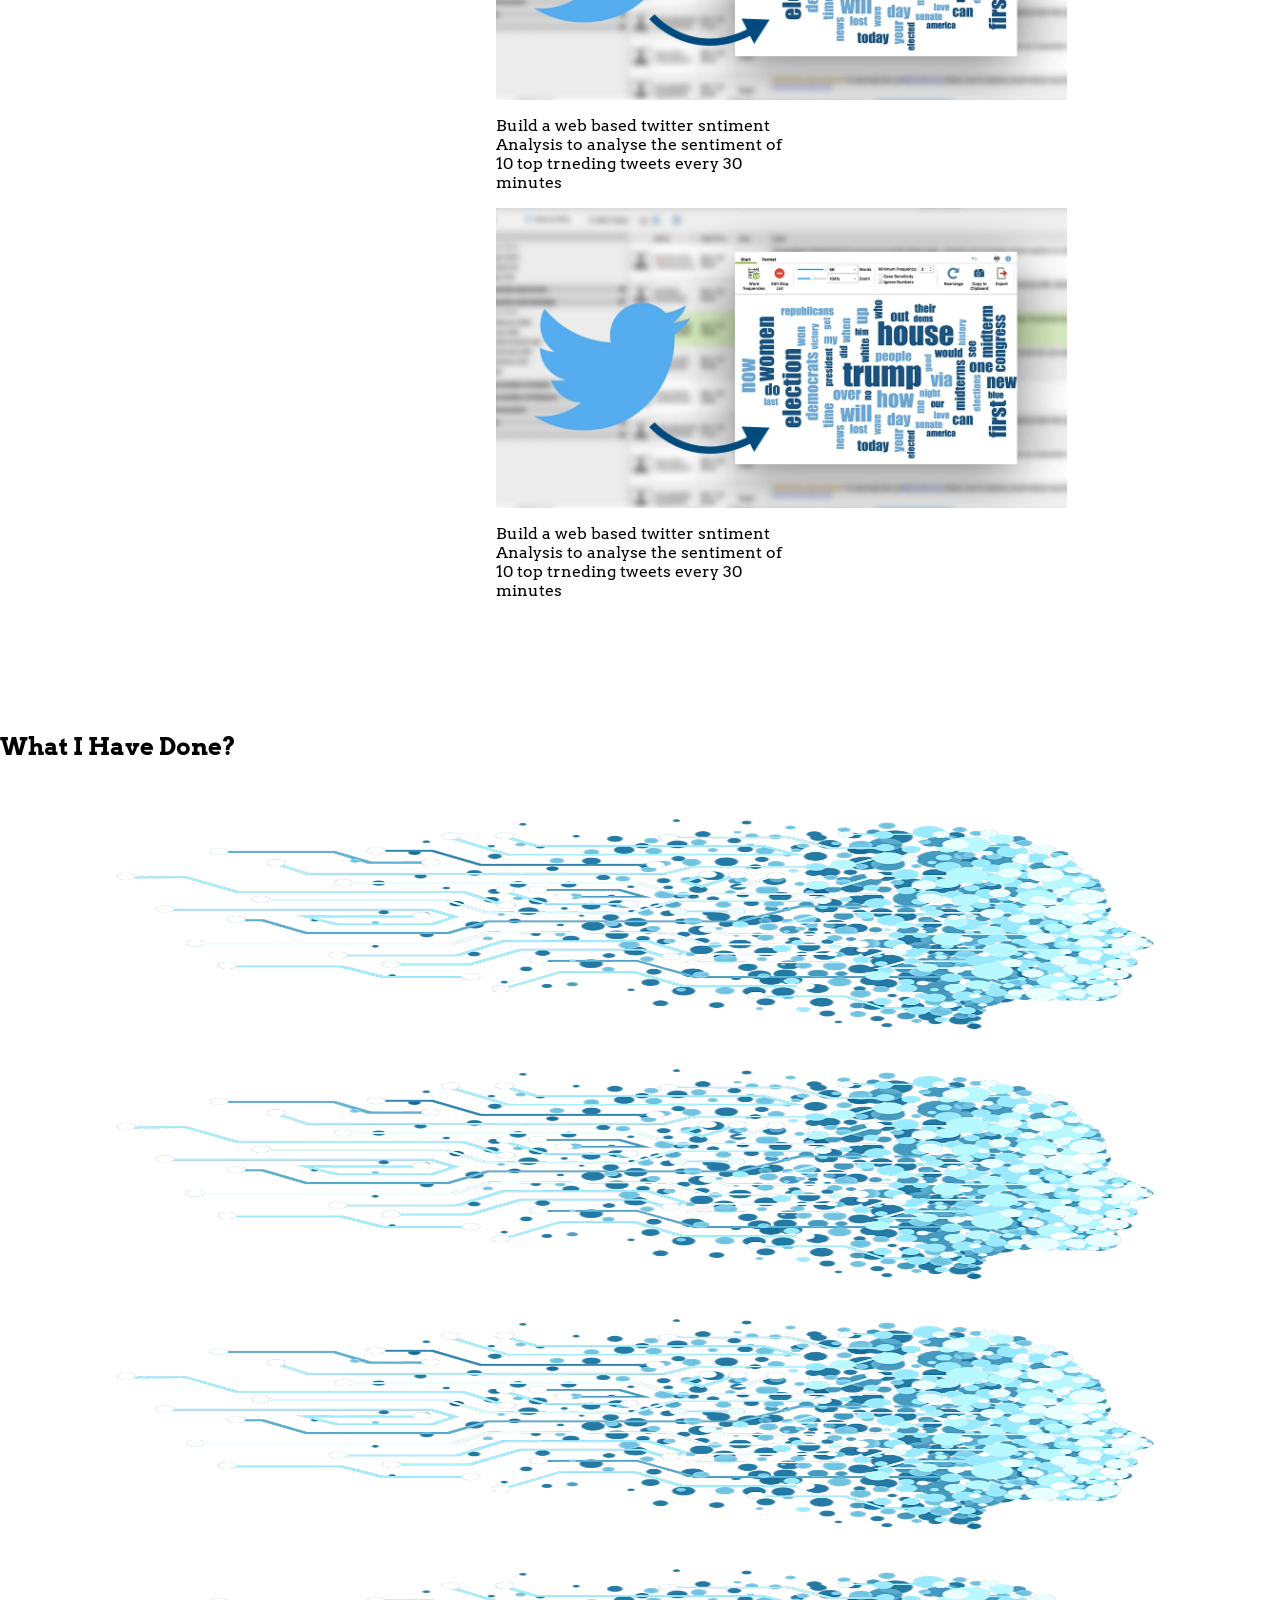
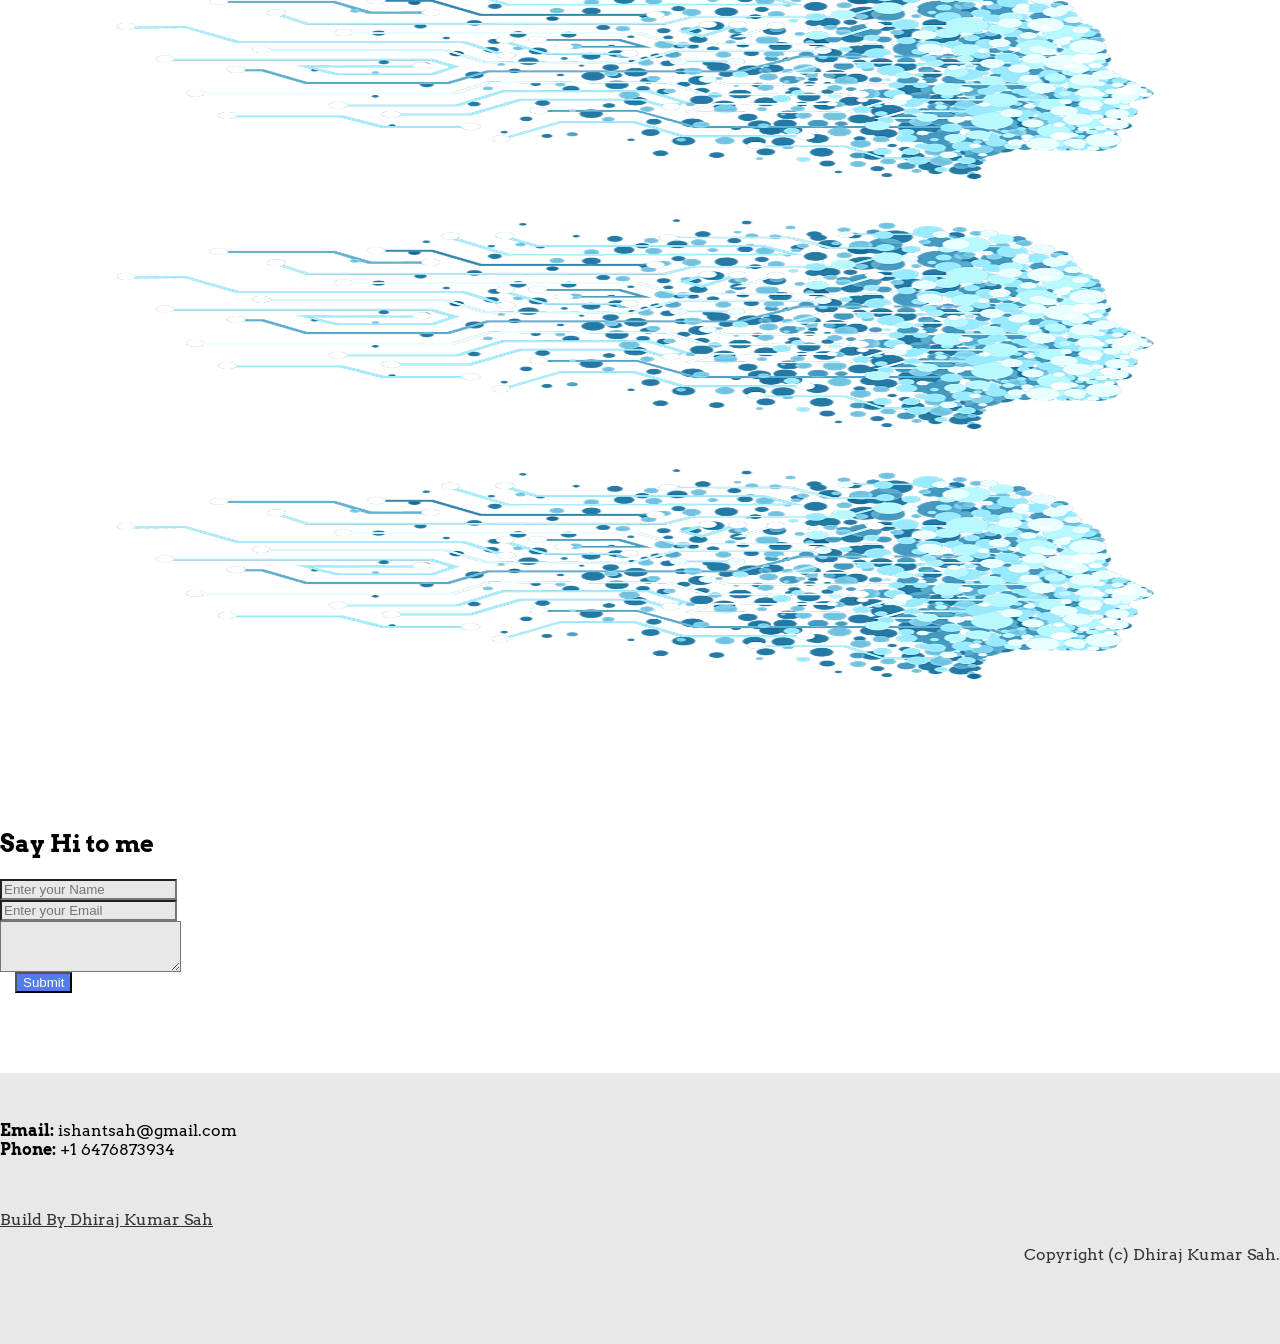
==== commit 3eeac0ea: "added experience from edurekas internshiop program and code for Nepal" ====
--- a/index.html
+++ b/index.html
@@ -79,7 +79,40 @@
                 <p class="about text-center w-75 mx-auto">I love playing with data</p>
             </div>
             <div class="row">
-                <h2 class="title text-center w-100">something</h2>
+                <h2 class="title text-center w-100">Here are My work Experience</h2>
+            </div>
+            <div class="row">
+                <div class="col-md-6 py-4">
+                    <div class="card" >
+                        <img src="img/edureka.png" class="card-img-top" alt="twitter-sentiment">
+                        <div class="card-body">
+                            <h4> Data Science and Machine Learning Internship Program - Edurek</h4>
+                            <ul>
+                                <li>Proficient in Python, NumPy, Pandas, data visualization (Matplotlib, Seaborn, Tableau), and skilled in SQL and MySQL for efficient database operations.</li><br>
+                                <li>Established a robust foundation in statistics, showcased expertise in supervised and unsupervised machine learning, and honed model optimization skills for enhanced predictive accuracy.</li><br>
+                                <li>Acquired familiarity with neural networks, including TensorFlow 2.x, explored NLP concepts and their real-world applications, and independently pursued CNN and RNN self-paced study.</li><br>
+                                <li>Developed impactful data visualization skills, including advanced techniques in Tableau, and applied them to real company projects, creating interactive dashboards to share insights.</li>
+                            </ul>
+
+                        </div>
+                    </div>
+                </div>
+                <div class="col-md-6 py-4">
+                    <div class="card" >
+                        <img src="img/DataFellowship.png" class="card-img-top" alt="twitter-sentiment">
+                        <div class="card-body">
+                            <h4>Code for Nepal Data Fellowship - Datacamp</h4>
+                                <ul>
+                                    <li>Proficient in data analysis (Google Sheets, pandas, SQL), applying statistics to real-world data, and crafting impactful data visualizations and dashboards.</li><br>
+                                    <li>Proficient in Git version control for data science and software development, adept at tracking changes, facilitating collaboration, and adapting Git for diverse data-related tasks.</li><br>
+                                    <li>Skilled in Python for data manipulation, custom function development, and utilizing libraries/tools for data science tasks.</li><br>
+                                    <li>Established a solid foundation in data science with expertise in statistics, hypothesis testing, A/B testing, machine learning principles, and deriving actionable insights from real-world data.s </li>
+                                    
+                                </ul>
+                        </div>
+                    </div>
+                </div>
+                
             </div>
             <div class="row">
                 <div class="col-md-4 py-4">
@@ -110,35 +143,6 @@
                     </div>
                 </div>
             </div>
-            <div class="row">
-                <div class="col-md-4 py-4">
-                    <div class="card" style="max-width: 18rem;">
-                        <img src="img/twitter.png" class="card-img-top" alt="twitter-sentiment">
-                        <div class="card-body">
-                            <p class="card-text">Build a web based twitter sntiment Analysis to analyse the sentiment of
-                                10 top trneding tweets every 30 minutes</p>
-                        </div>
-                    </div>
-                </div>
-                <div class="col-md-4 py-4">
-                    <div class="card" style="max-width: 18rem;">
-                        <img src="img/twitter.png" class="card-img-top" alt="twitter-sentiment">
-                        <div class="card-body">
-                            <p class="card-text">Build a web based twitter sntiment Analysis to analyse the sentiment of
-                                10 top trneding tweets every 30 minutes</p>
-                        </div>
-                    </div>
-                </div>
-                <div class="col-md-4 py-4">
-                    <div class="card" style="max-width: 18rem;">
-                        <img src="img/twitter.png" class="card-img-top" alt="twitter-sentiment">
-                        <div class="card-body">
-                            <p class="card-text">Build a web based twitter sntiment Analysis to analyse the sentiment of
-                                10 top trneding tweets every 30 minutes</p>
-                        </div>
-                    </div>
-                </div>
-            </div>
         </div>
 
     </section>
@@ -195,7 +199,8 @@
                         <img src="img/pr1.png" alt="Terminalteris">
                         <div class="overlay">
                             <div class="text">
-                                Terminalteris
+                                <a href="https://github.com/dhirajsah26/Building-Recomendation-system/blob/main/recomendation_system.ipynb" target="_blank">Terminalteris</a>
+                                <p>HI this is the software that i developerd</p>
                             </div>
                         </div>
                     </div>
--- a/css/custom.css
+++ b/css/custom.css
@@ -66,6 +66,10 @@
 #resume .card{
     margin-left: auto;
     margin-right: auto;
+}
+
+.card img{
+    height: 300px;
 }
 
 #portfolio{
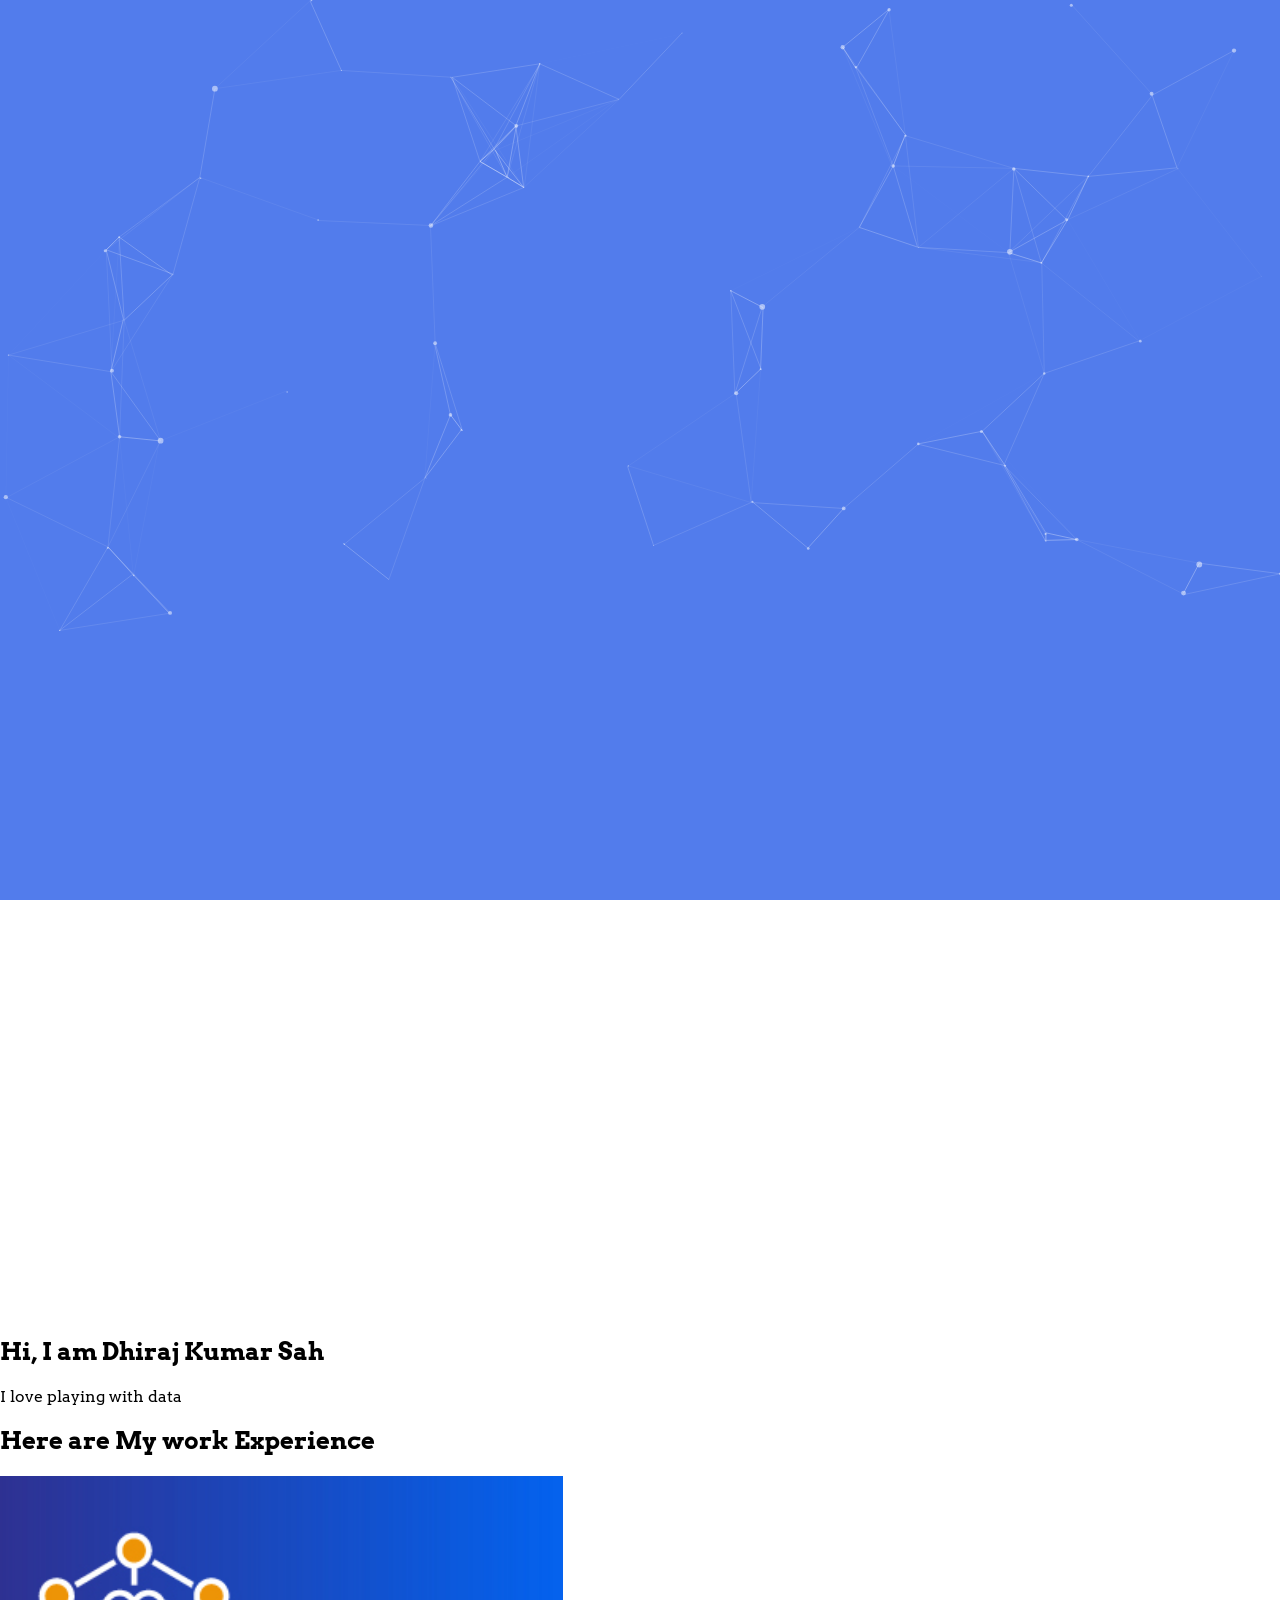
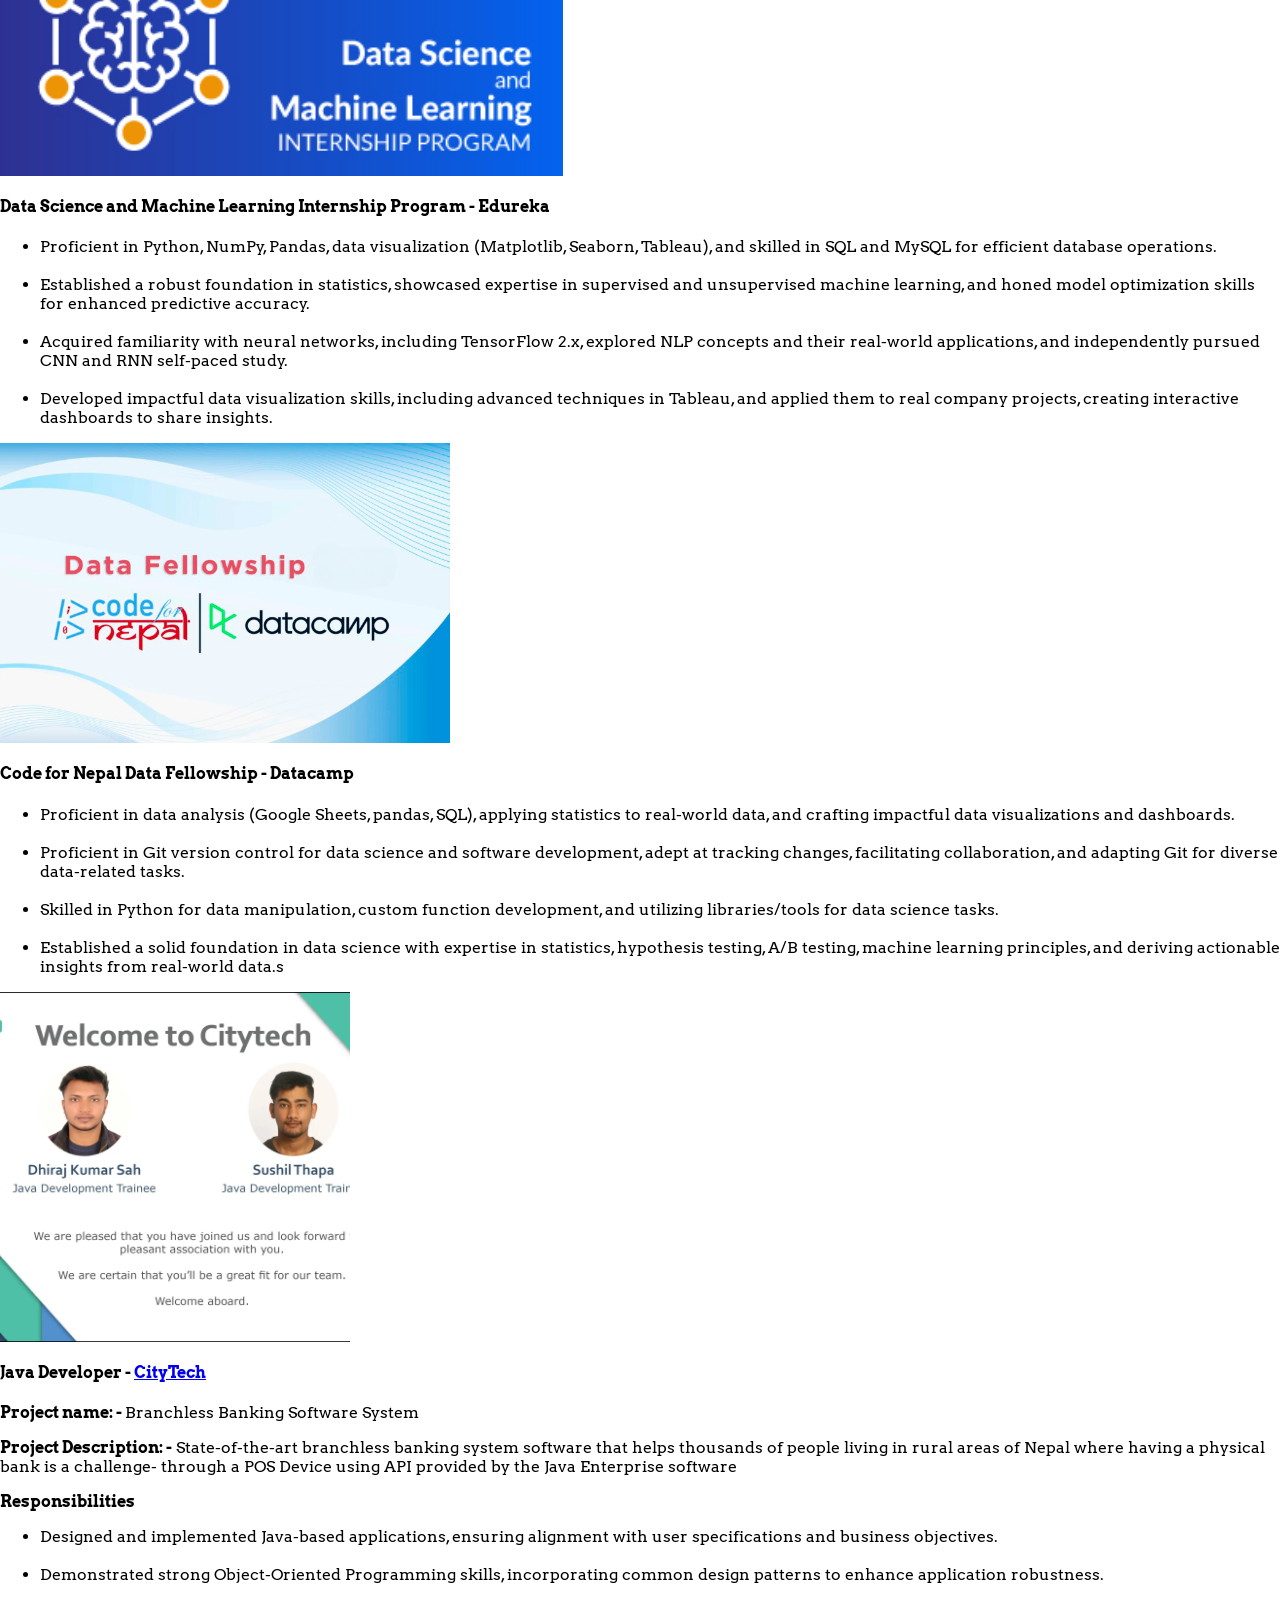
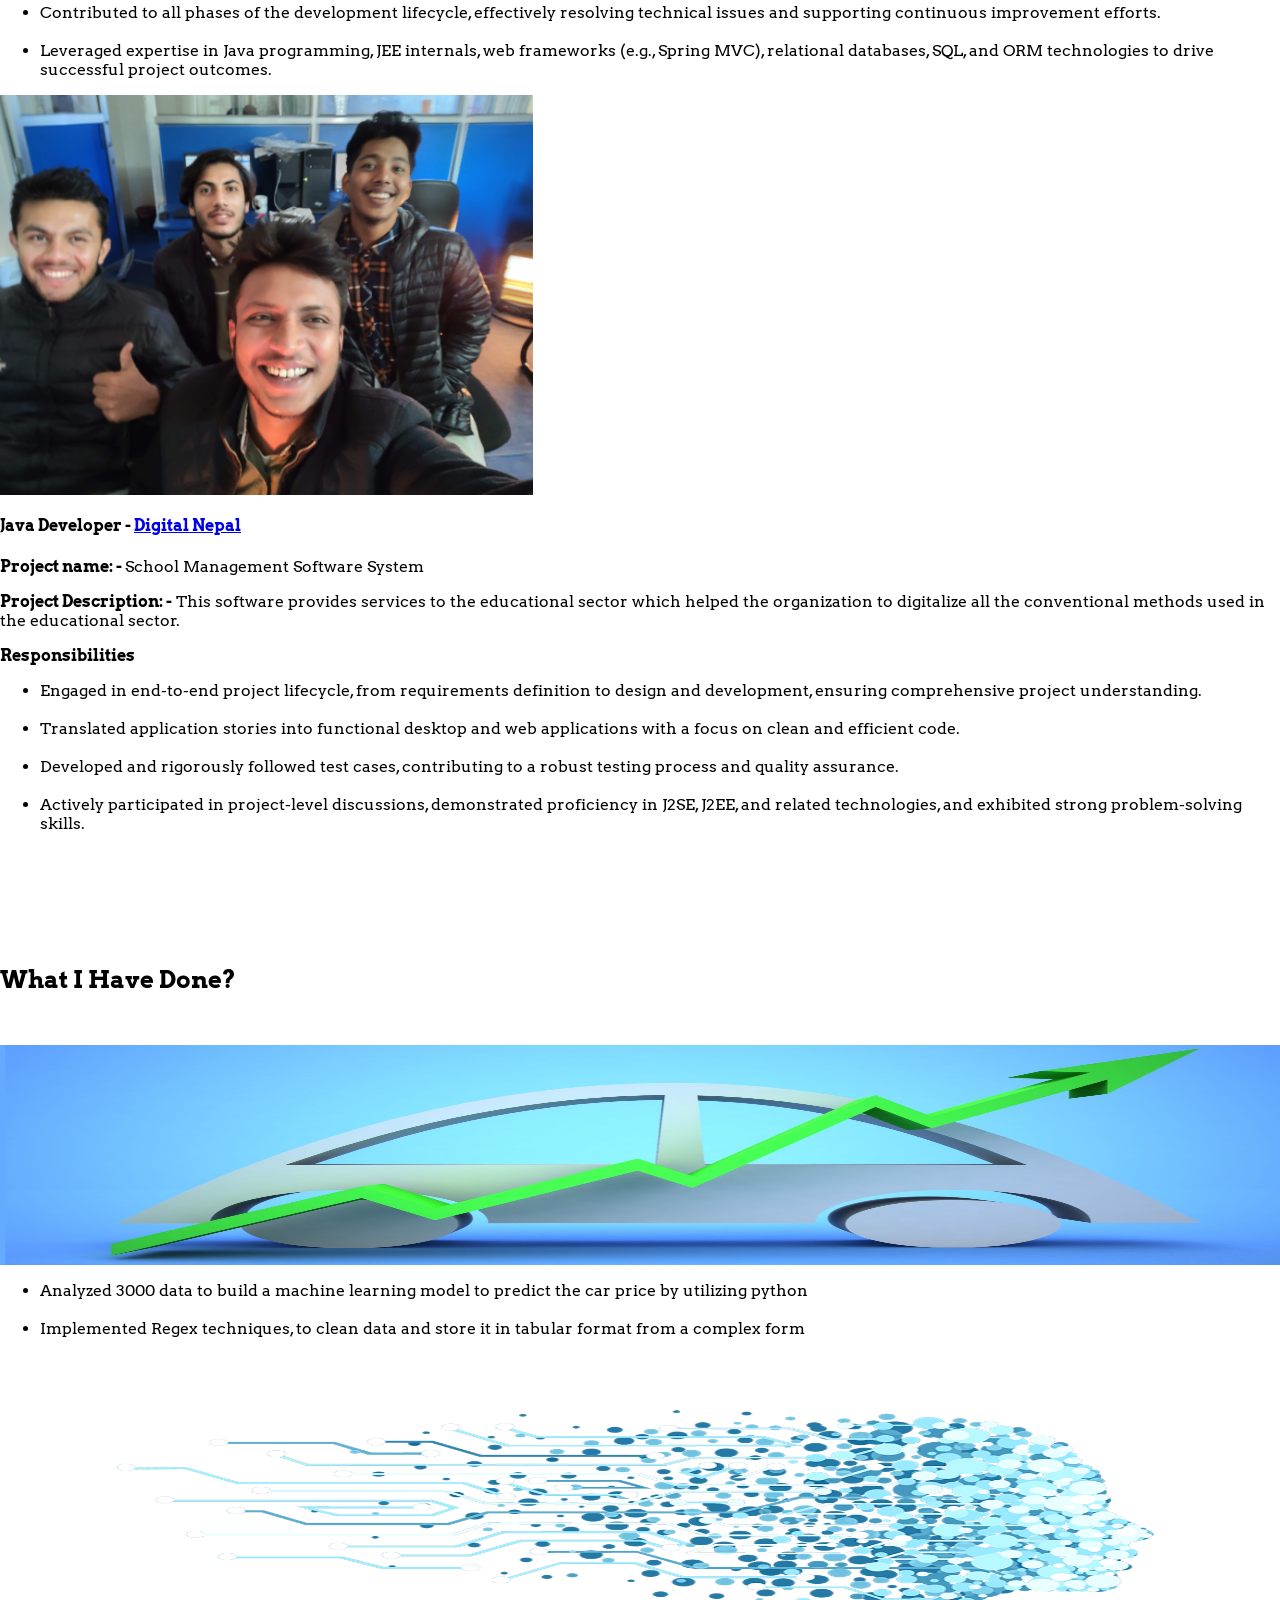
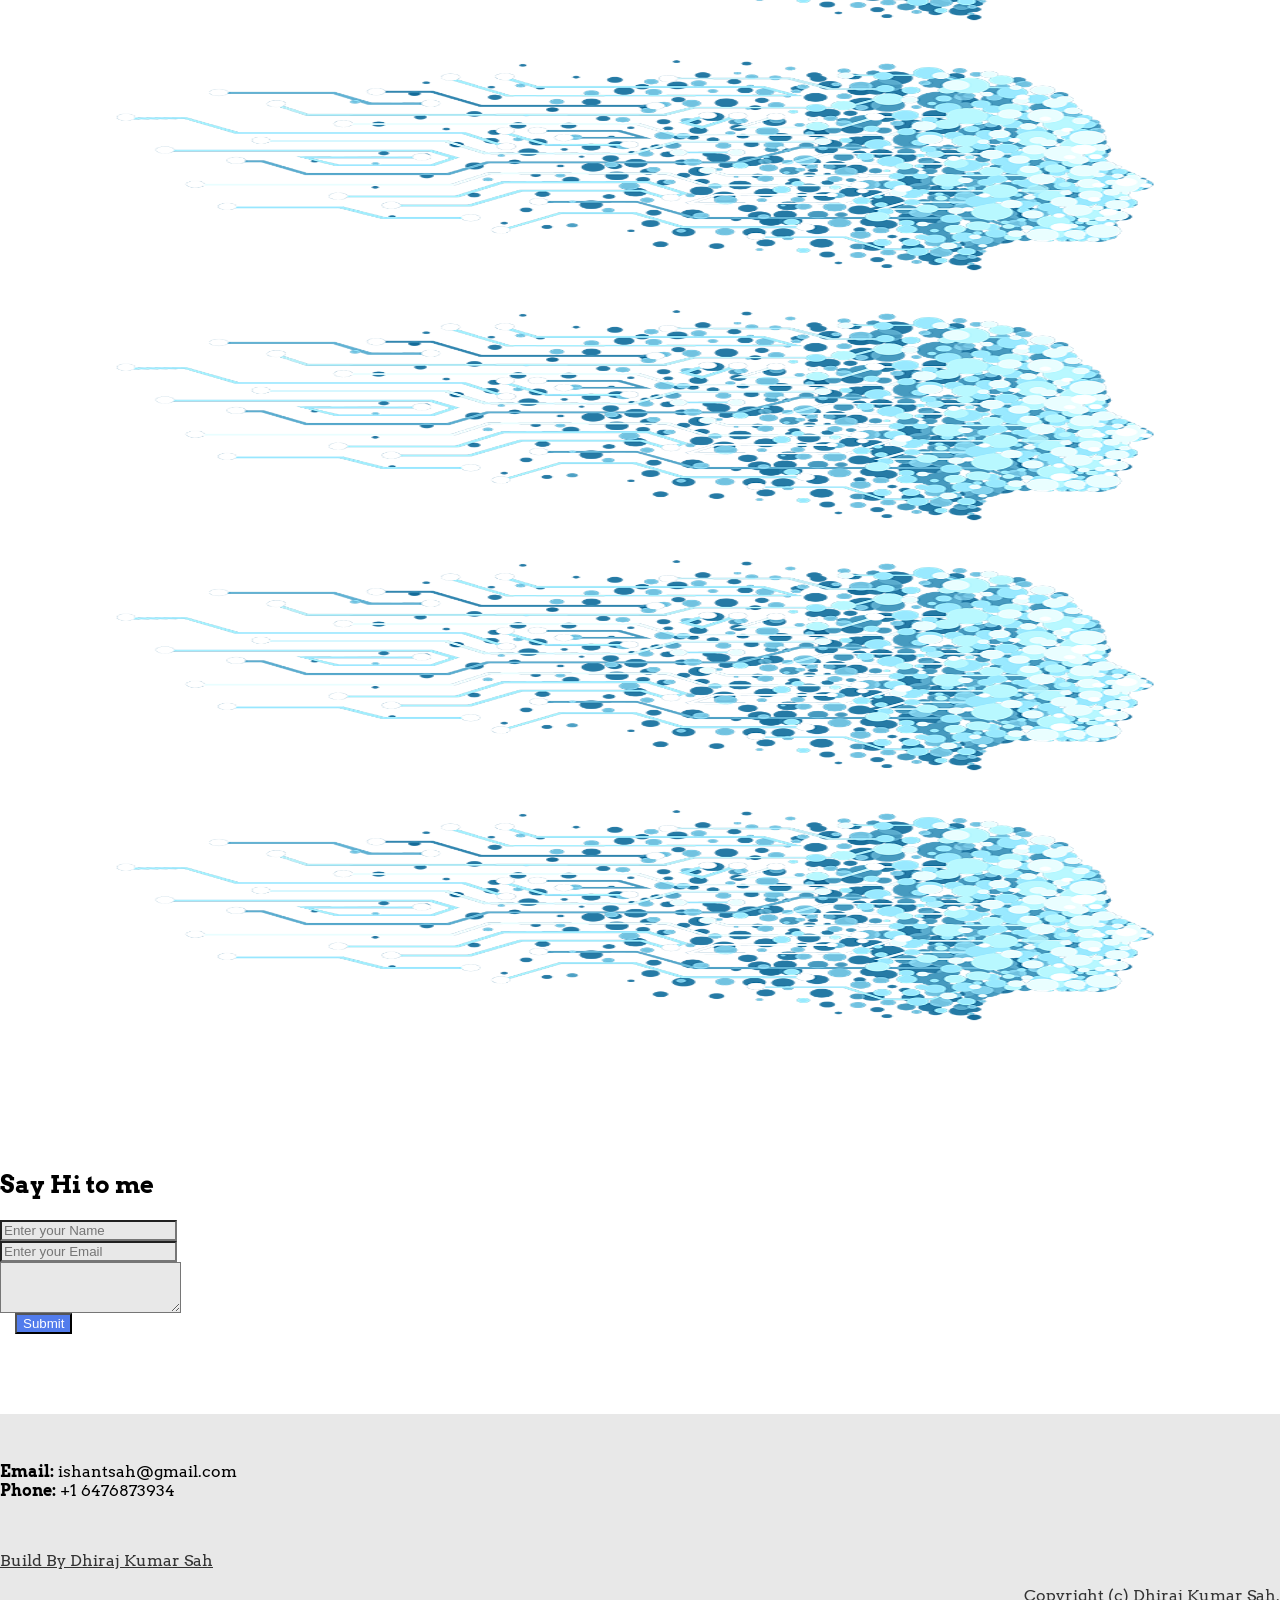
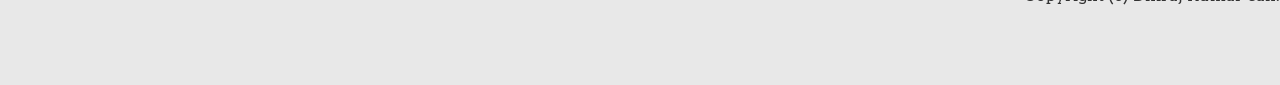
==== commit d4e8aa76: "Finished with the resume section now adding the projects that i have done" ====
--- a/index.html
+++ b/index.html
@@ -86,7 +86,7 @@
                     <div class="card" >
                         <img src="img/edureka.png" class="card-img-top" alt="twitter-sentiment">
                         <div class="card-body">
-                            <h4> Data Science and Machine Learning Internship Program - Edurek</h4>
+                            <h4> Data Science and Machine Learning Internship Program - Edureka</h4>
                             <ul>
                                 <li>Proficient in Python, NumPy, Pandas, data visualization (Matplotlib, Seaborn, Tableau), and skilled in SQL and MySQL for efficient database operations.</li><br>
                                 <li>Established a robust foundation in statistics, showcased expertise in supervised and unsupervised machine learning, and honed model optimization skills for enhanced predictive accuracy.</li><br>
@@ -115,33 +115,41 @@
                 
             </div>
             <div class="row">
-                <div class="col-md-4 py-4">
-                    <div class="card" style="max-width: 18rem;">
-                        <img src="img/twitter.png" class="card-img-top" alt="twitter-sentiment">
-                        <div class="card-body">
-                            <p class="card-text">Build a web based twitter sntiment Analysis to analyse the sentiment of
-                                10 top trneding tweets every 30 minutes</p>
-                        </div>
-                    </div>
-                </div>
-                <div class="col-md-4 py-4">
-                    <div class="card" style="max-width: 18rem;">
-                        <img src="img/twitter.png" class="card-img-top" alt="twitter-sentiment">
-                        <div class="card-body">
-                            <p class="card-text">Build a web based twitter sntiment Analysis to analyse the sentiment of
-                                10 top trneding tweets every 30 minutes</p>
-                        </div>
-                    </div>
-                </div>
-                <div class="col-md-4 py-4">
-                    <div class="card" style="max-width: 18rem;">
-                        <img src="img/twitter.png" class="card-img-top" alt="twitter-sentiment">
-                        <div class="card-body">
-                            <p class="card-text">Build a web based twitter sntiment Analysis to analyse the sentiment of
-                                10 top trneding tweets every 30 minutes</p>
-                        </div>
-                    </div>
-                </div>
+                <div class="col-md-6 py-4">
+                    <div class="card" >
+                        <img src="img/citytech.png" style="height: 350px !important;" class="card-img-top" alt="twitter-sentiment">
+                        <div class="card-body">
+                            <h4> Java Developer - <a href="https://citytech.global/" target="_blank">CityTech</a></h4>
+                            <p class="card-text"><strong> Project name: - </strong>Branchless Banking Software System</p>
+                            <p class="card-text"> <strong>Project Description: -</strong> State-of-the-art branchless banking system software that helps thousands of people living in rural areas of Nepal where having a physical bank is a challenge- through a POS Device using API provided by the Java Enterprise software</p>
+                            <p class="card-text"> <strong>Responsibilities</strong></p>
+                            <ul>
+                                <li>Designed and implemented Java-based applications, ensuring alignment with user specifications and business objectives.</li><br>
+                                <li>Demonstrated strong Object-Oriented Programming skills, incorporating common design patterns to enhance application robustness. </li><br>
+                                <li>Contributed to all phases of the development lifecycle, effectively resolving technical issues and supporting continuous improvement efforts.</li><br>
+                                <li>Leveraged expertise in Java programming, JEE internals, web frameworks (e.g., Spring MVC), relational databases, SQL, and ORM technologies to drive successful project outcomes.</li>
+                            </ul>
+                        </div>
+                    </div>
+                </div>
+                <div class="col-md-6 py-4">
+                    <div class="card">
+                        <img src="img/digitalNepal (2).jpg" style="height: 400px !important;" class="card-img-top" alt="twitter-sentiment">
+                        <div class="card-body">
+                            <h4> Java Developer - <a href="https://edigitalnepal.com/" target="_blank">Digital Nepal</a></h4>
+                            <p class="card-text"><strong> Project name: - </strong>School Management Software System</p>
+                            <p class="card-text"> <strong>Project Description: -</strong> This software provides services to the educational sector which helped the organization to digitalize all the conventional methods used in the educational sector.</p>
+                            <p class="card-text"> <strong>Responsibilities</strong></p>
+                                <ul>
+                                    <li>Engaged in end-to-end project lifecycle, from requirements definition to design and development, ensuring comprehensive project understanding.</li><br>
+                                    <li>Translated application stories into functional desktop and web applications with a focus on clean and efficient code.</li><br>
+                                    <li>Developed and rigorously followed test cases, contributing to a robust testing process and quality assurance.</li><br>
+                                    <li>Actively participated in project-level discussions, demonstrated proficiency in J2SE, J2EE, and related technologies, and exhibited strong problem-solving skills.</li>
+                                </ul>
+                        </div>
+                    </div>
+                </div>
+                
             </div>
         </div>
 
@@ -156,11 +164,20 @@
             <div class="row">
                 <div class="col-md-4">
                     <div class="grid">
-                        <img src="img/pr1.png" alt="Terminalteris">
-                        <div class="overlay">
-                            <div class="text">
-                                Terminalteris
-                            </div>
+                        <img src="img/carprediction.png" alt="Terminalteris">
+                        <div class="overlay">
+                            <div class="text">
+                                <a href="https://github.com/dhirajsah26/Car-Price-Prediction/blob/main/Car%20Price%20Prediction.ipynb">Car Price Prediction</a>
+                                
+                            </div>
+                        </div>
+                    </div>
+                    <div class="card">
+                        <div class="card-body">
+                            <ul>
+                                <li>Analyzed 3000 data to build a machine learning model to predict the car price by utilizing python</li><br>
+                                <li>Implemented Regex techniques, to clean data and store it in tabular format from a complex form</li><br>
+                            </ul>
                         </div>
                     </div>
                 </div>
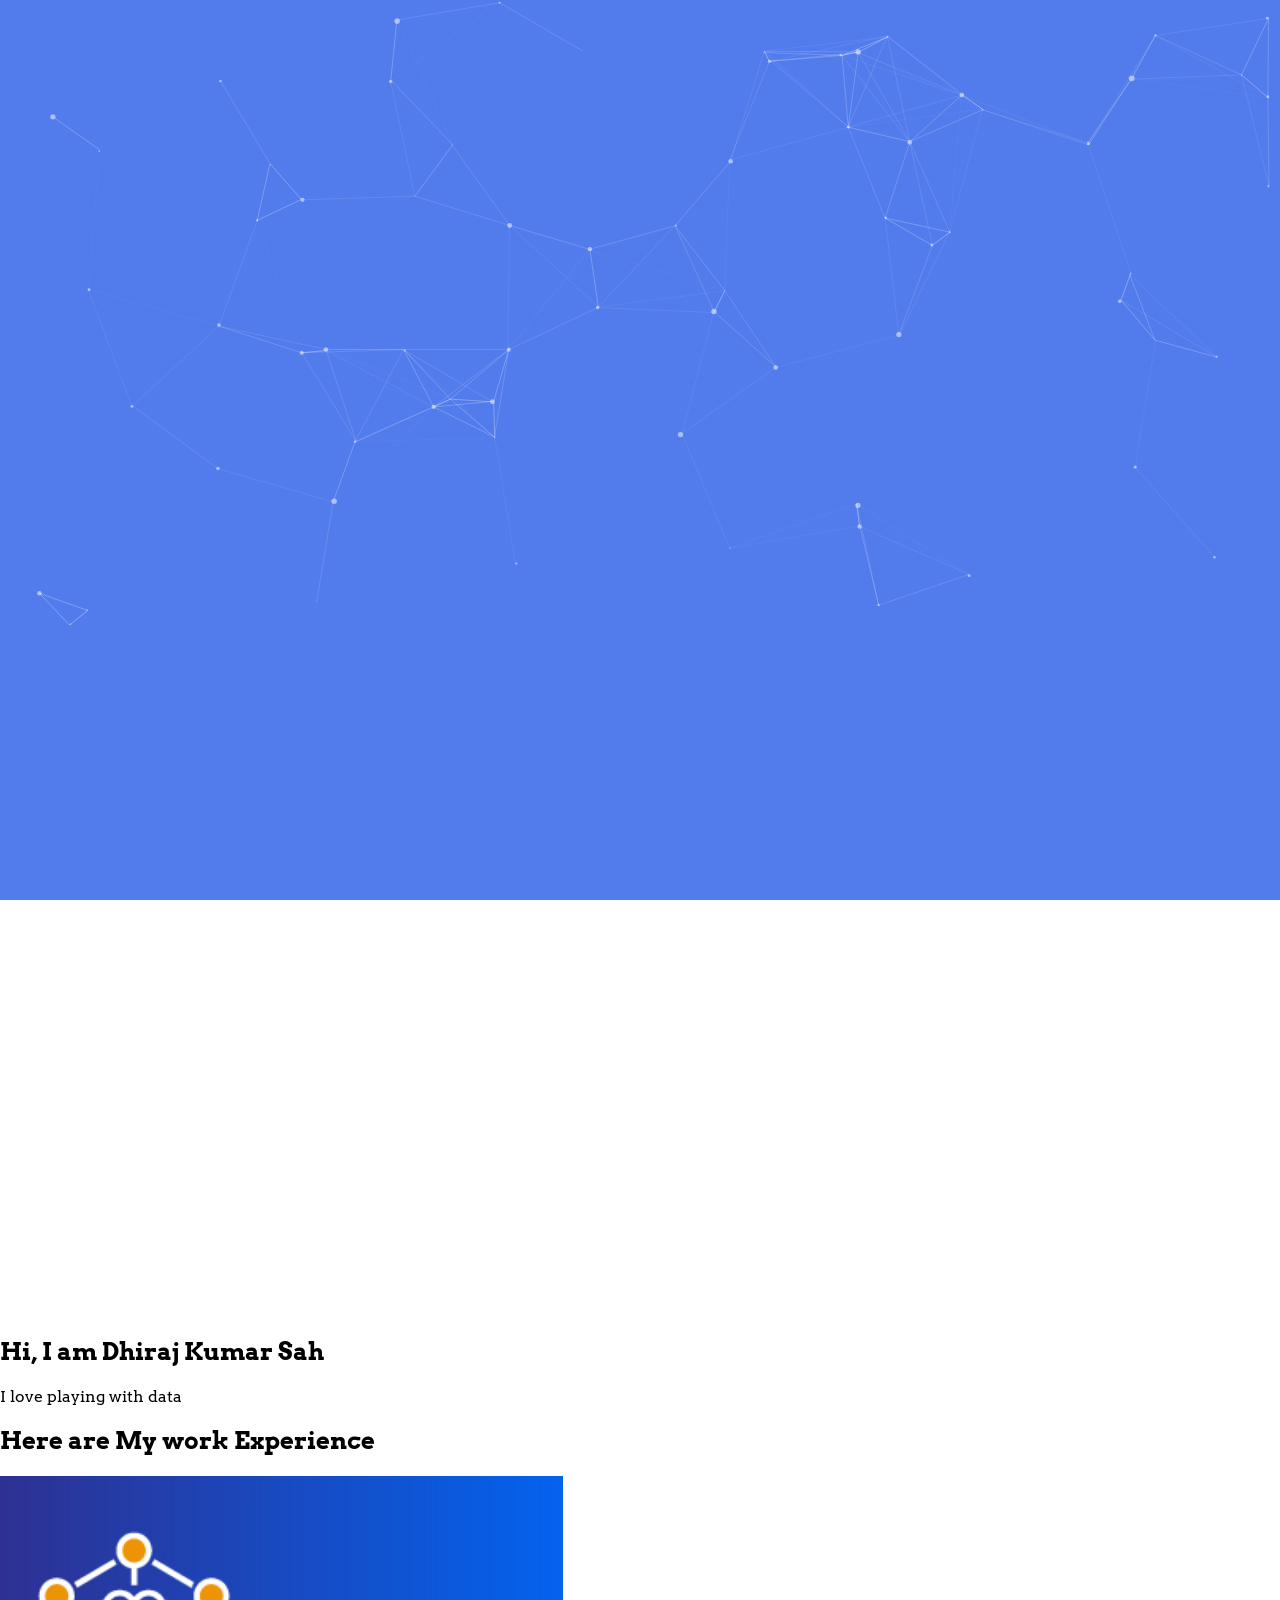
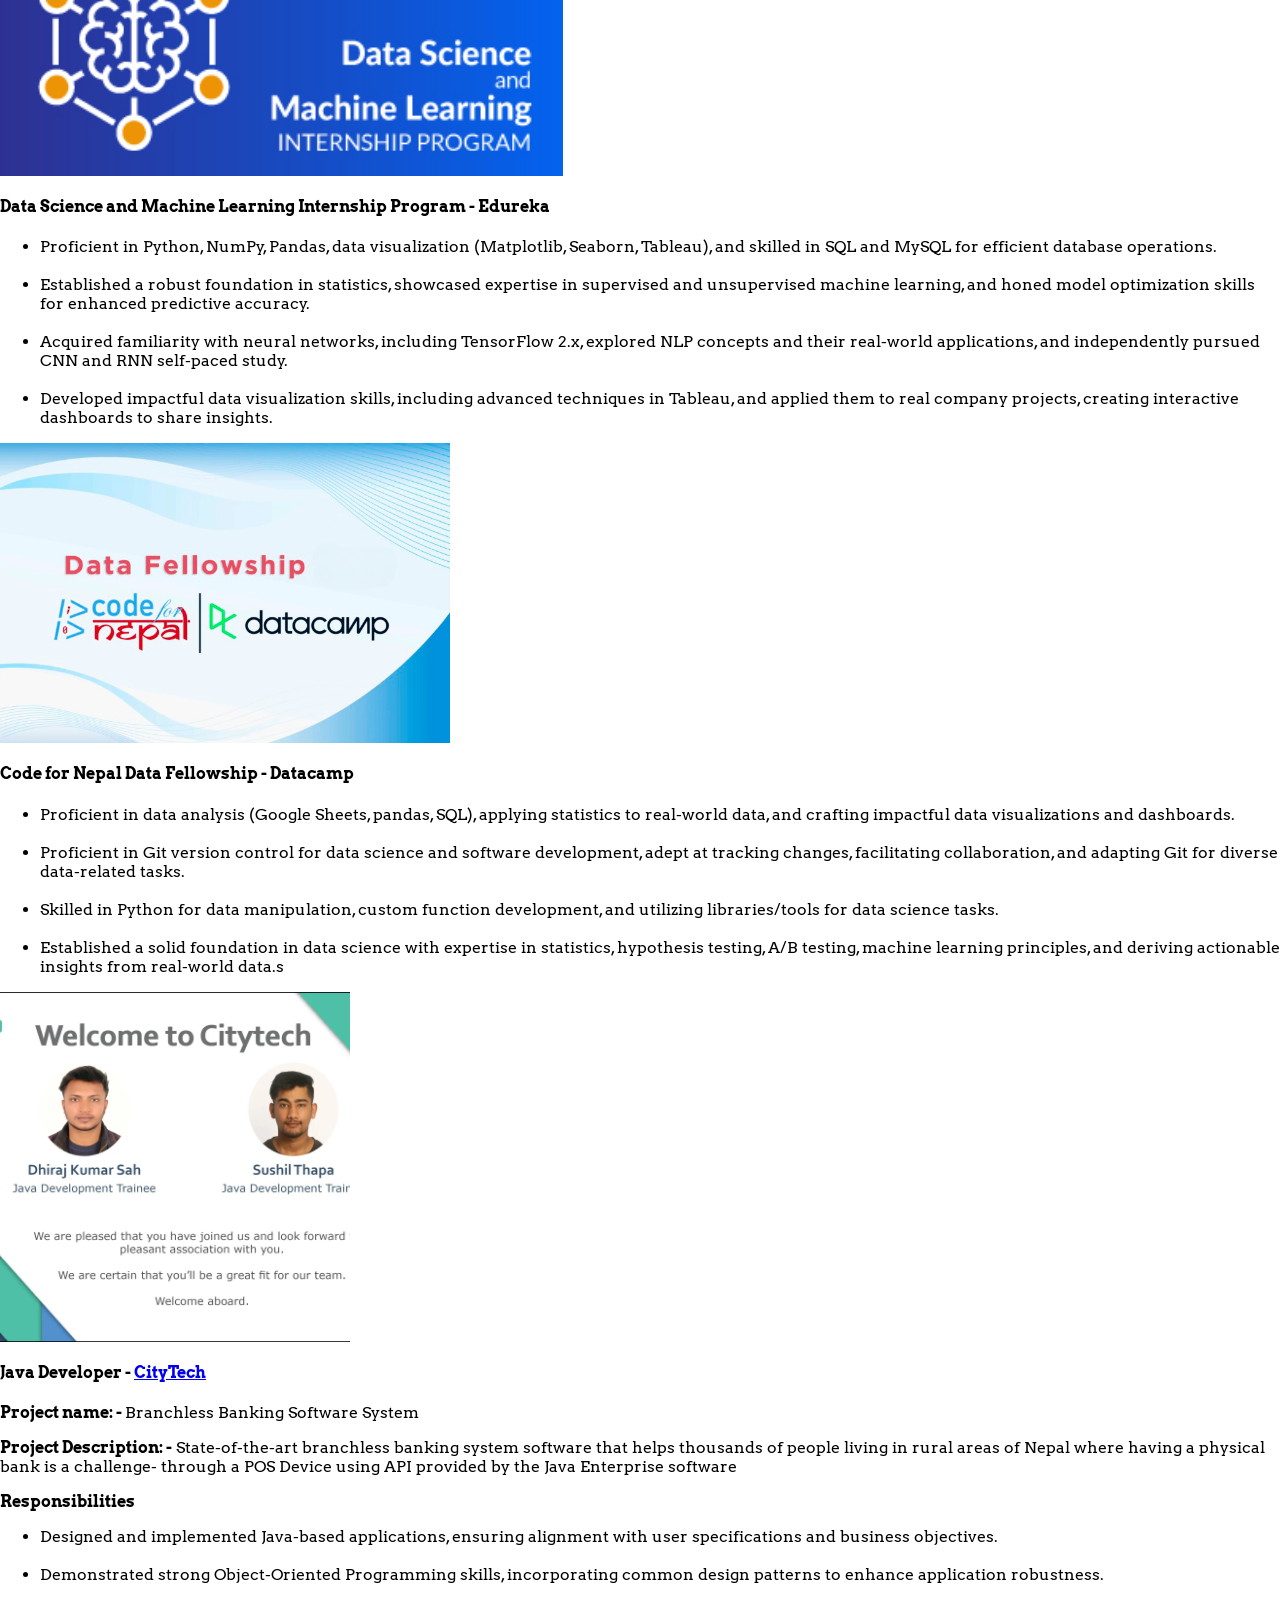
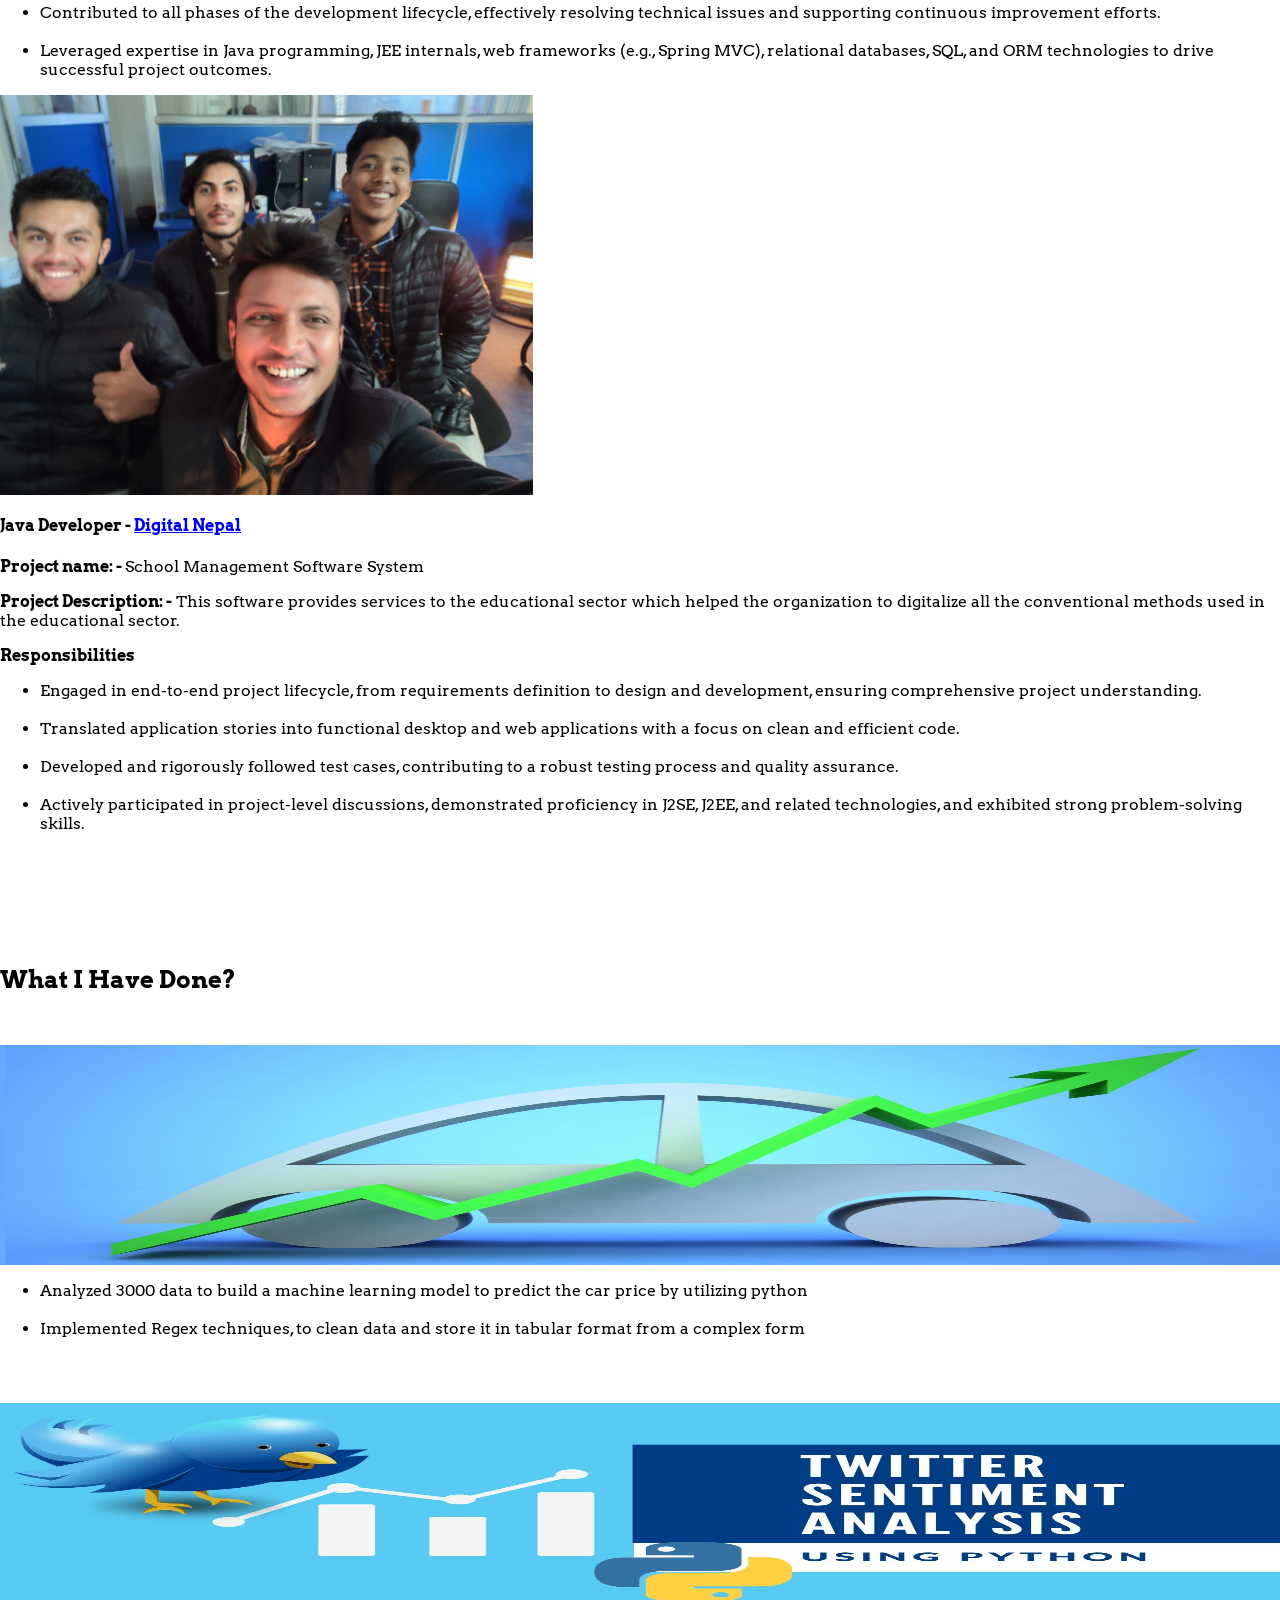
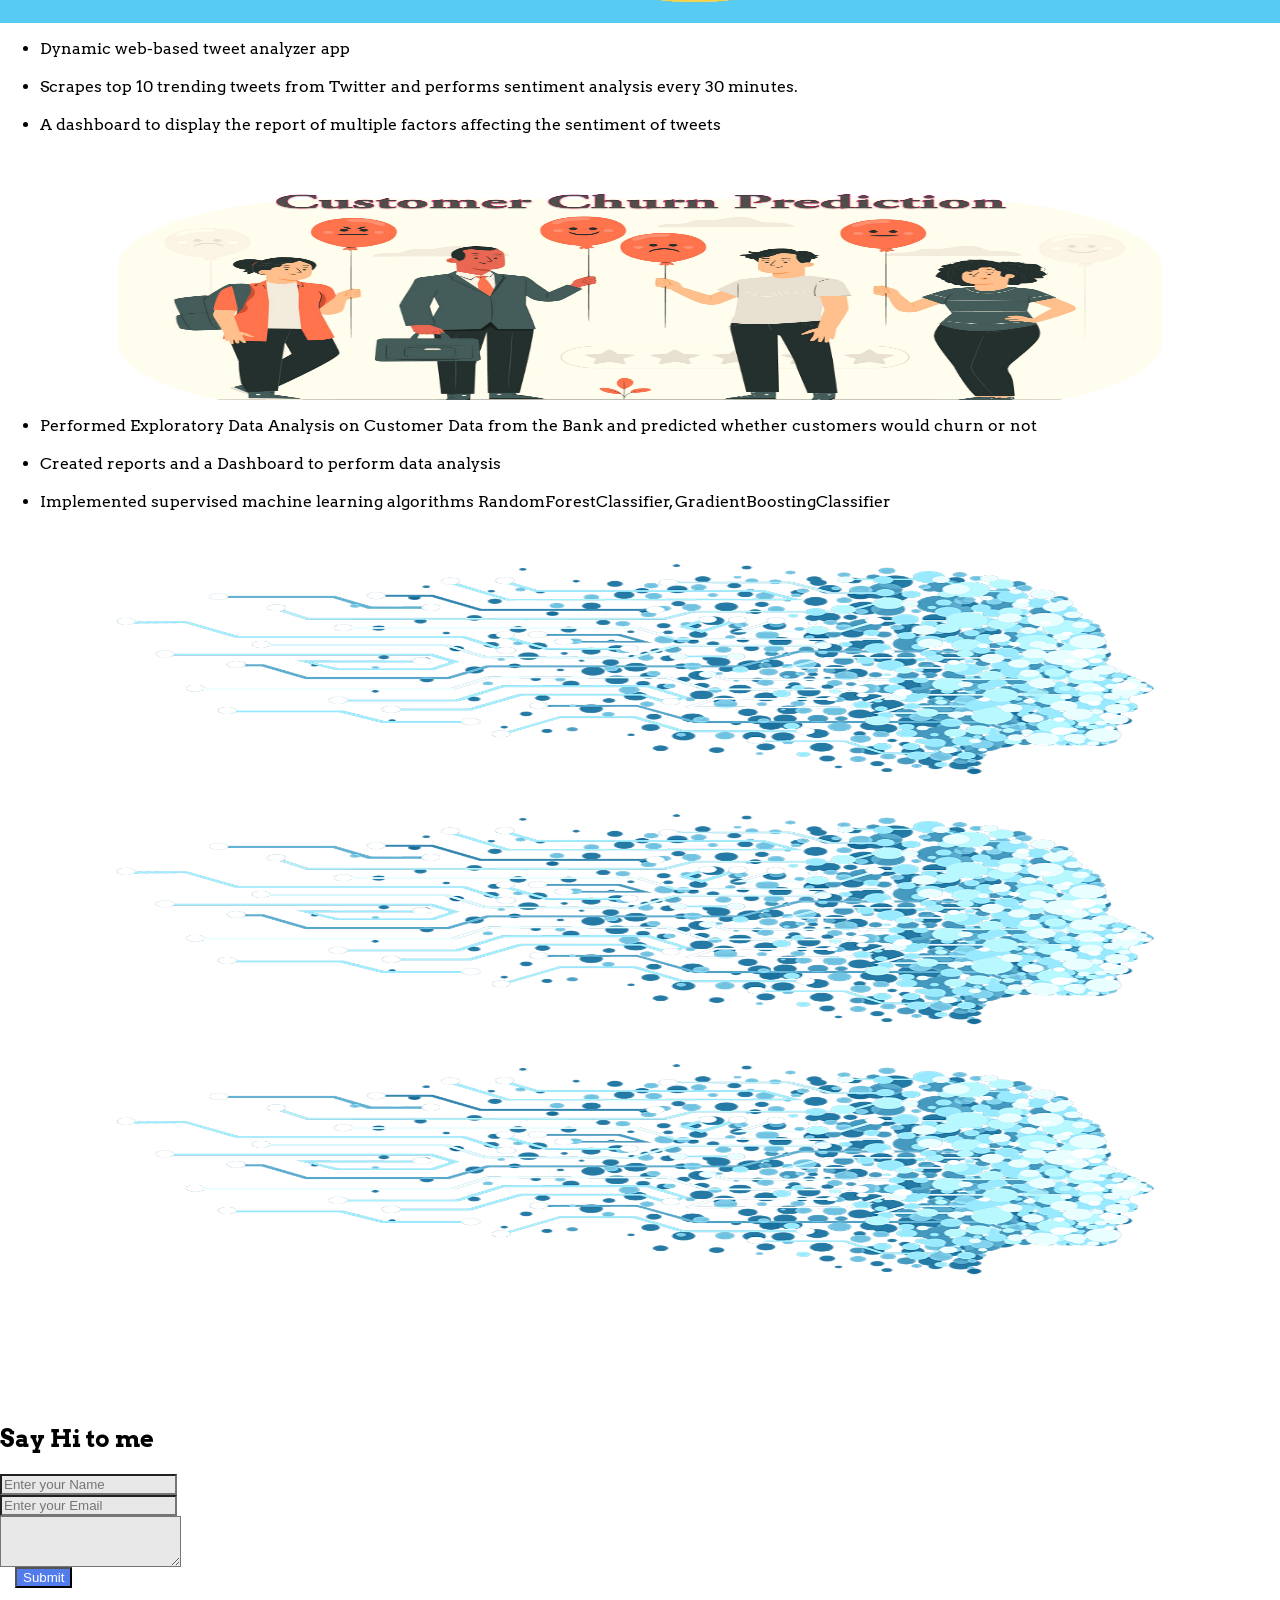
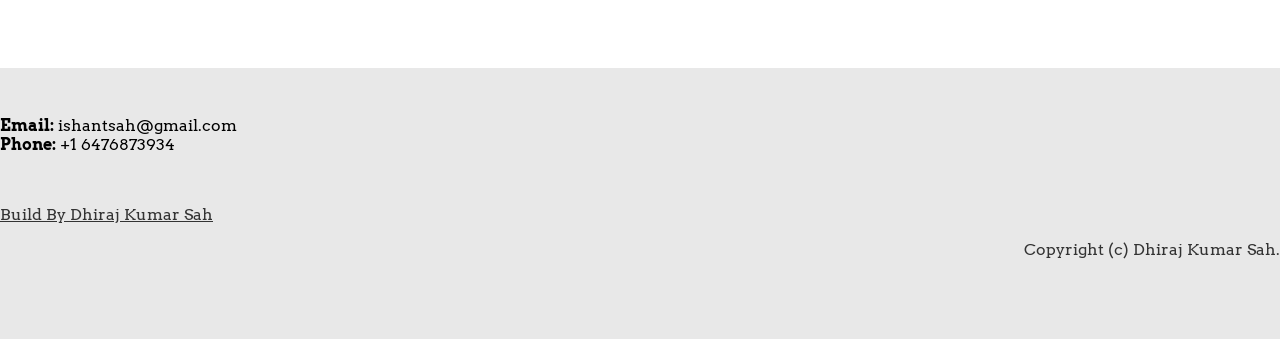
==== commit c2c0e35c: "Added the projects" ====
--- a/index.html
+++ b/index.html
@@ -62,7 +62,7 @@
                 <div class="col-md-12 justify-content-center">
                     <h1 id="name">Dhiraj Kumar Sah.</h1>
                     <p id="tagline">I am a Data Enthusiast and Welcome to my Website</p>
-                    <a href="#resume" id="learn-more" class="scroll-link"><i class="fa fa-angle-down"> </i>Learn
+                    <a href="#resume" id="learn-more" class="scroll-link"><i class="fa fa-angle-down"> </i>Know
                         More</a>
                 </div>
             </div>
@@ -167,7 +167,7 @@
                         <img src="img/carprediction.png" alt="Terminalteris">
                         <div class="overlay">
                             <div class="text">
-                                <a href="https://github.com/dhirajsah26/Car-Price-Prediction/blob/main/Car%20Price%20Prediction.ipynb">Car Price Prediction</a>
+                                <a href="https://github.com/dhirajsah26/Car-Price-Prediction/blob/main/Car%20Price%20Prediction.ipynb" title="click to view">Car Price Prediction</a>
                                 
                             </div>
                         </div>
@@ -183,21 +183,42 @@
                 </div>
                 <div class="col-md-4">
                     <div class="grid">
-                        <img src="img/pr1.png" alt="Terminalteris">
-                        <div class="overlay">
-                            <div class="text">
-                                Terminalteris
-                            </div>
-                        </div>
-                    </div>
-                </div>
-                <div class="col-md-4">
-                    <div class="grid">
-                        <img src="img/pr1.png" alt="Terminalteris">
-                        <div class="overlay">
-                            <div class="text">
-                                Terminalteris
-                            </div>
+                        <img src="img/twittersentiment.png" alt="Terminalteris">
+                        <div class="overlay">
+                            <div class="text">
+                                <a href="https://github.com/suyogxda/twitter-sentiment-backend" title="click to view">Web Based Twitter Sentiment Analyis</a>
+                                
+                            </div>
+                        </div>
+                    </div>
+                    <div class="card">
+                        <div class="card-body">
+                            <ul>
+                                <li>Dynamic web-based tweet analyzer app</li><br>
+                                <li>Scrapes top 10 trending tweets from Twitter and performs sentiment analysis every 30 minutes.</li><br>
+                                <li>A dashboard to display the report of multiple factors affecting the sentiment of tweets</li>
+                            </ul>
+                        </div>
+                    </div>
+                </div>
+                <div class="col-md-4">
+                    <div class="grid">
+                        <img src="img/customerchurn.png" alt="Terminalteris">
+                        <div class="overlay">
+                            <div class="text">
+                                <a href="https://dhirajsah26.github.io/predicting_churn_for_bank_customers/" title="click to view">
+                                    Exploratory Data Analysis on Bank's customer Data</a>
+                                
+                            </div>
+                        </div>
+                    </div>
+                    <div class="card">
+                        <div class="card-body">
+                            <ul>
+                                <li>Performed Exploratory Data Analysis on Customer Data from the Bank and predicted whether customers would churn or not</li><br>
+                                <li>Created reports and a Dashboard to perform data analysis</li><br>
+                                <li> Implemented supervised machine learning algorithms RandomForestClassifier, GradientBoostingClassifier</li>
+                            </ul>
                         </div>
                     </div>
                 </div>
--- a/css/custom.css
+++ b/css/custom.css
@@ -29,6 +29,9 @@
     background: #527cec;
 }
 
+
+
+
 #name{
    margin-top: 16rem;
     font-size: 4 rem;
@@ -192,4 +195,6 @@
 }
 footer p{
     text-align: right;
-}+}
+
+
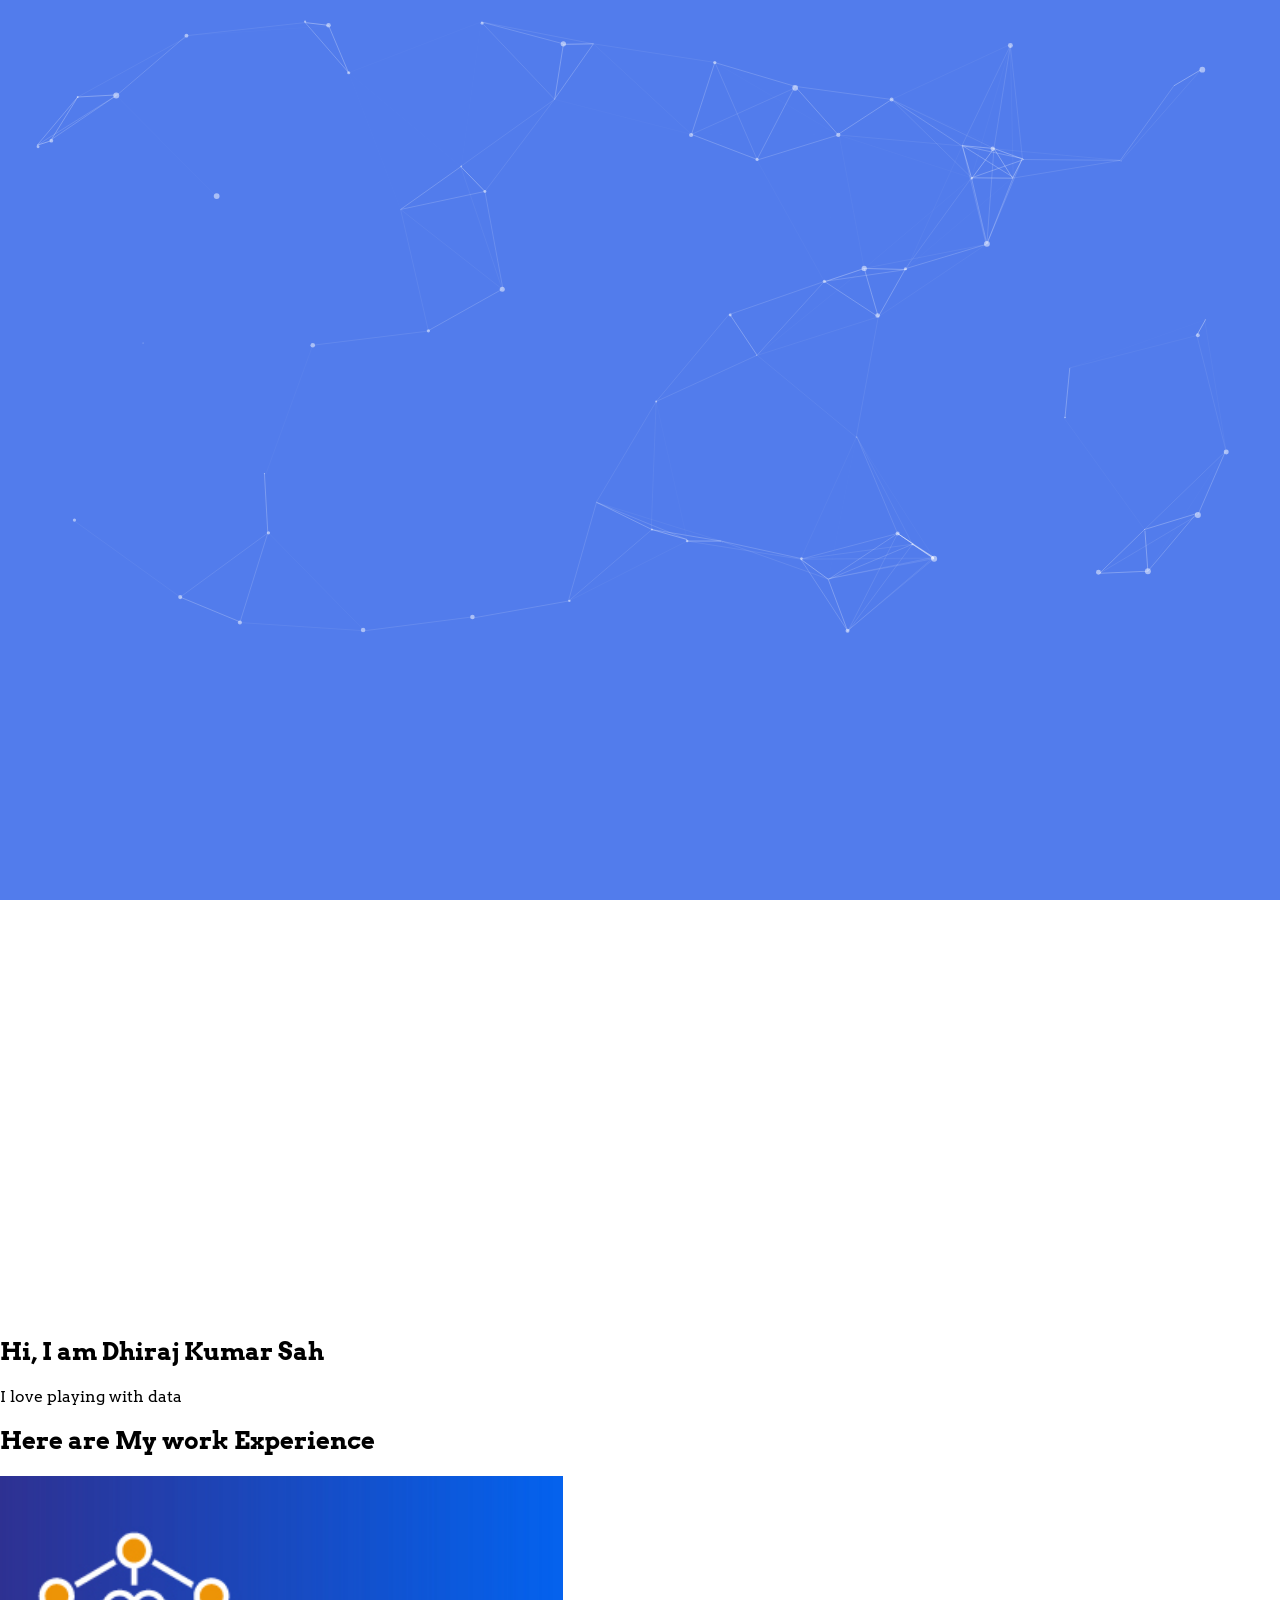
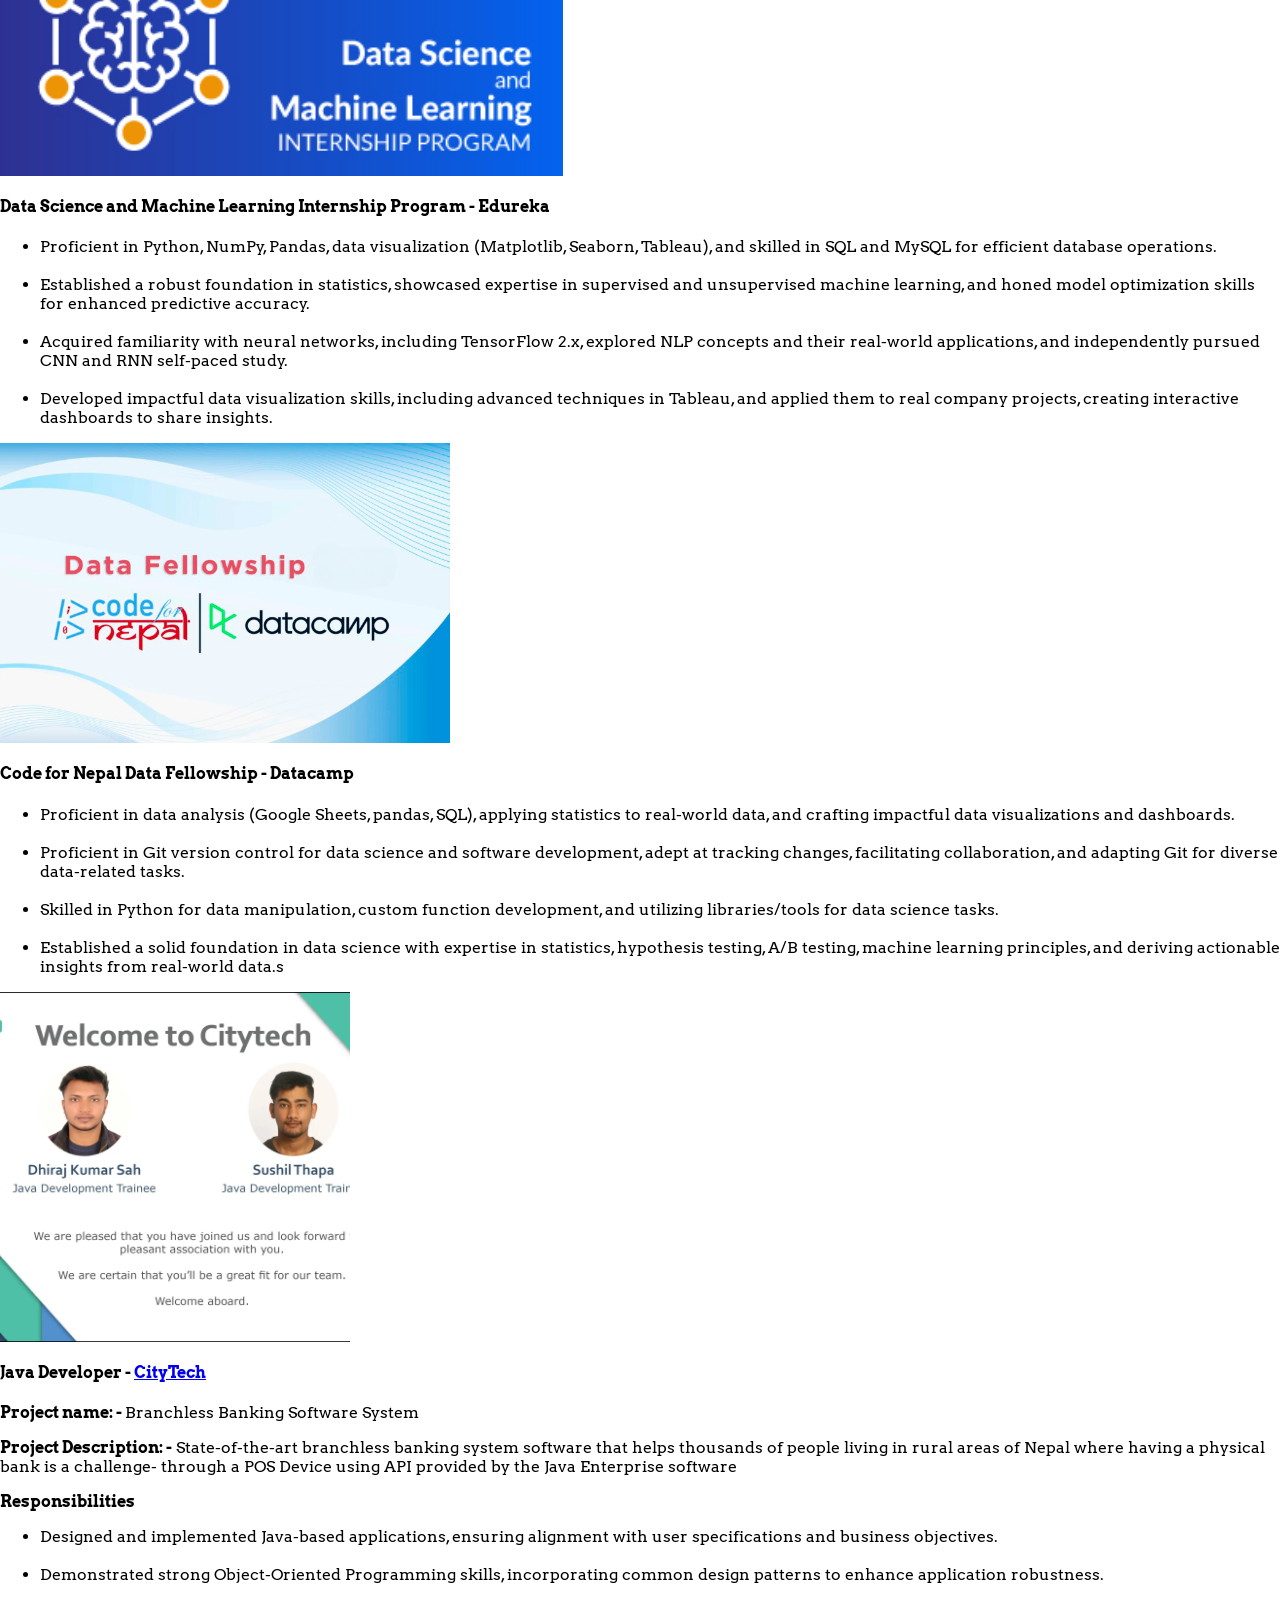
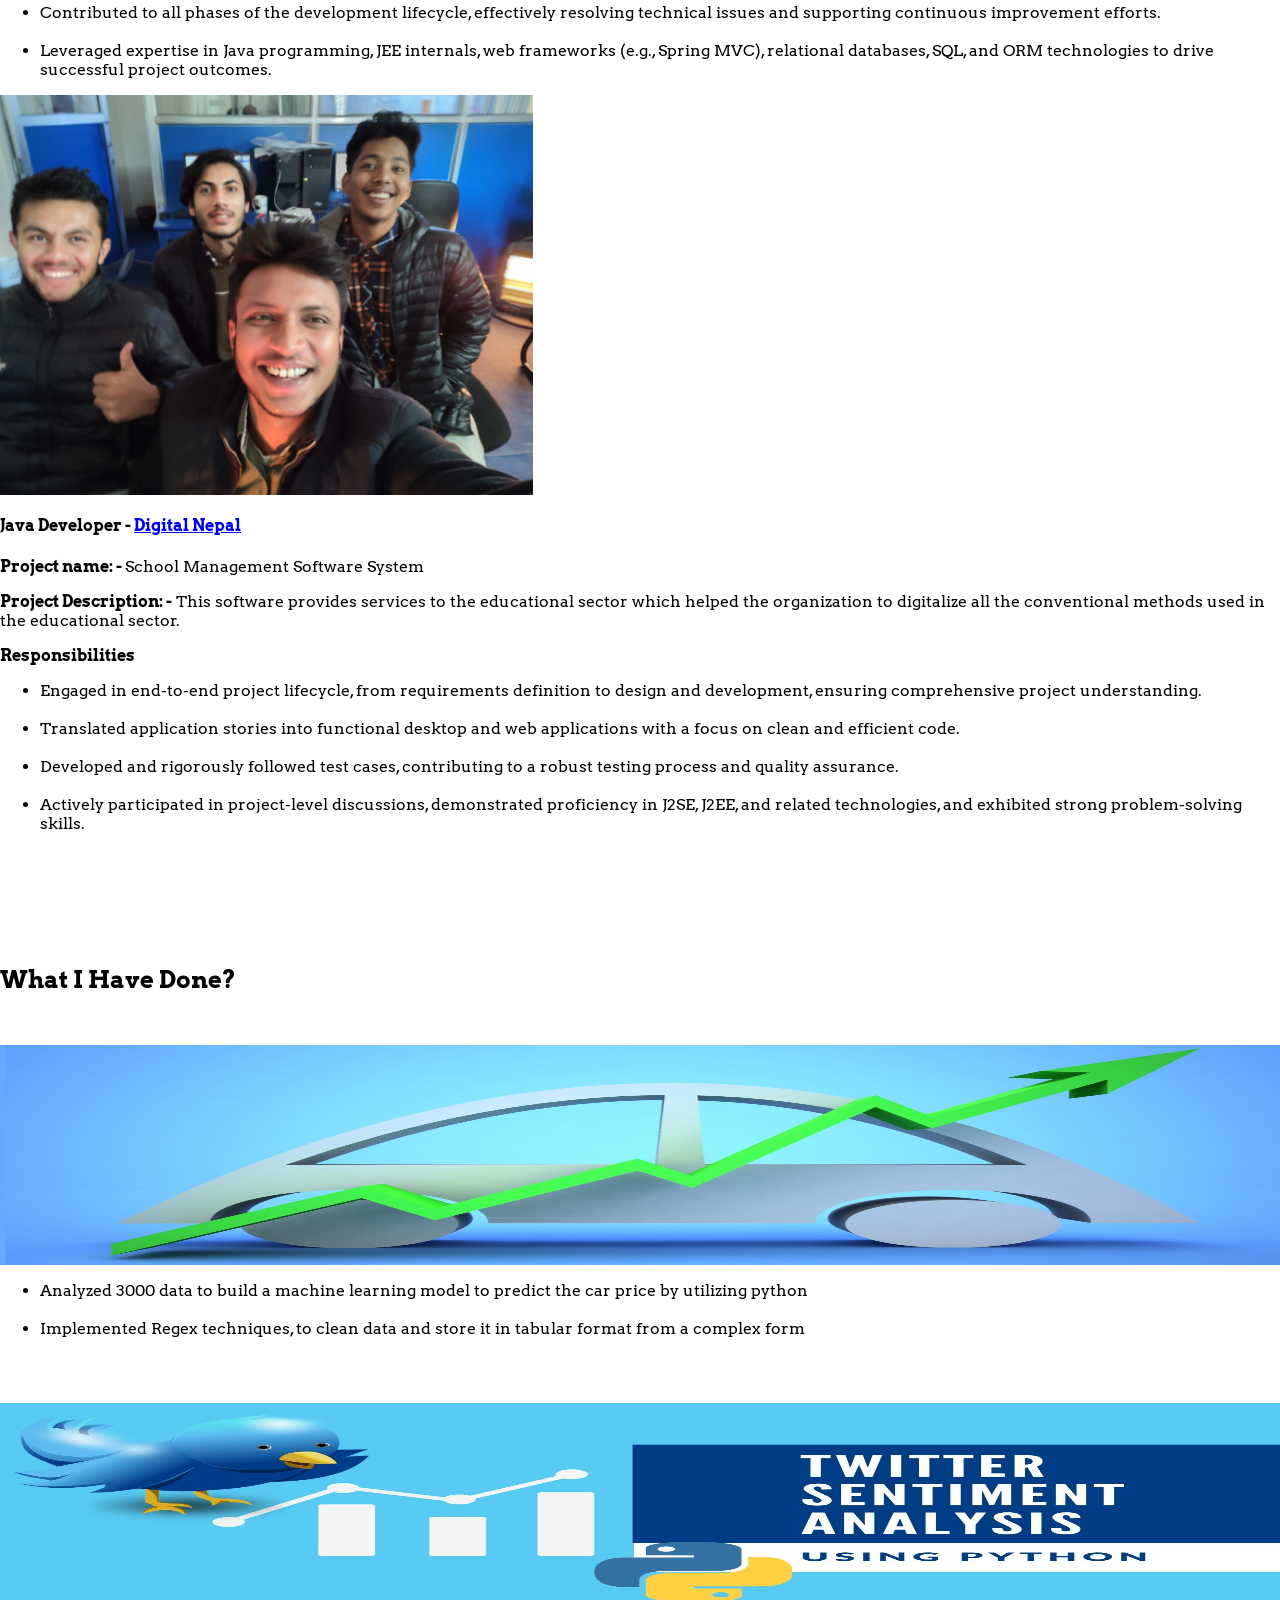
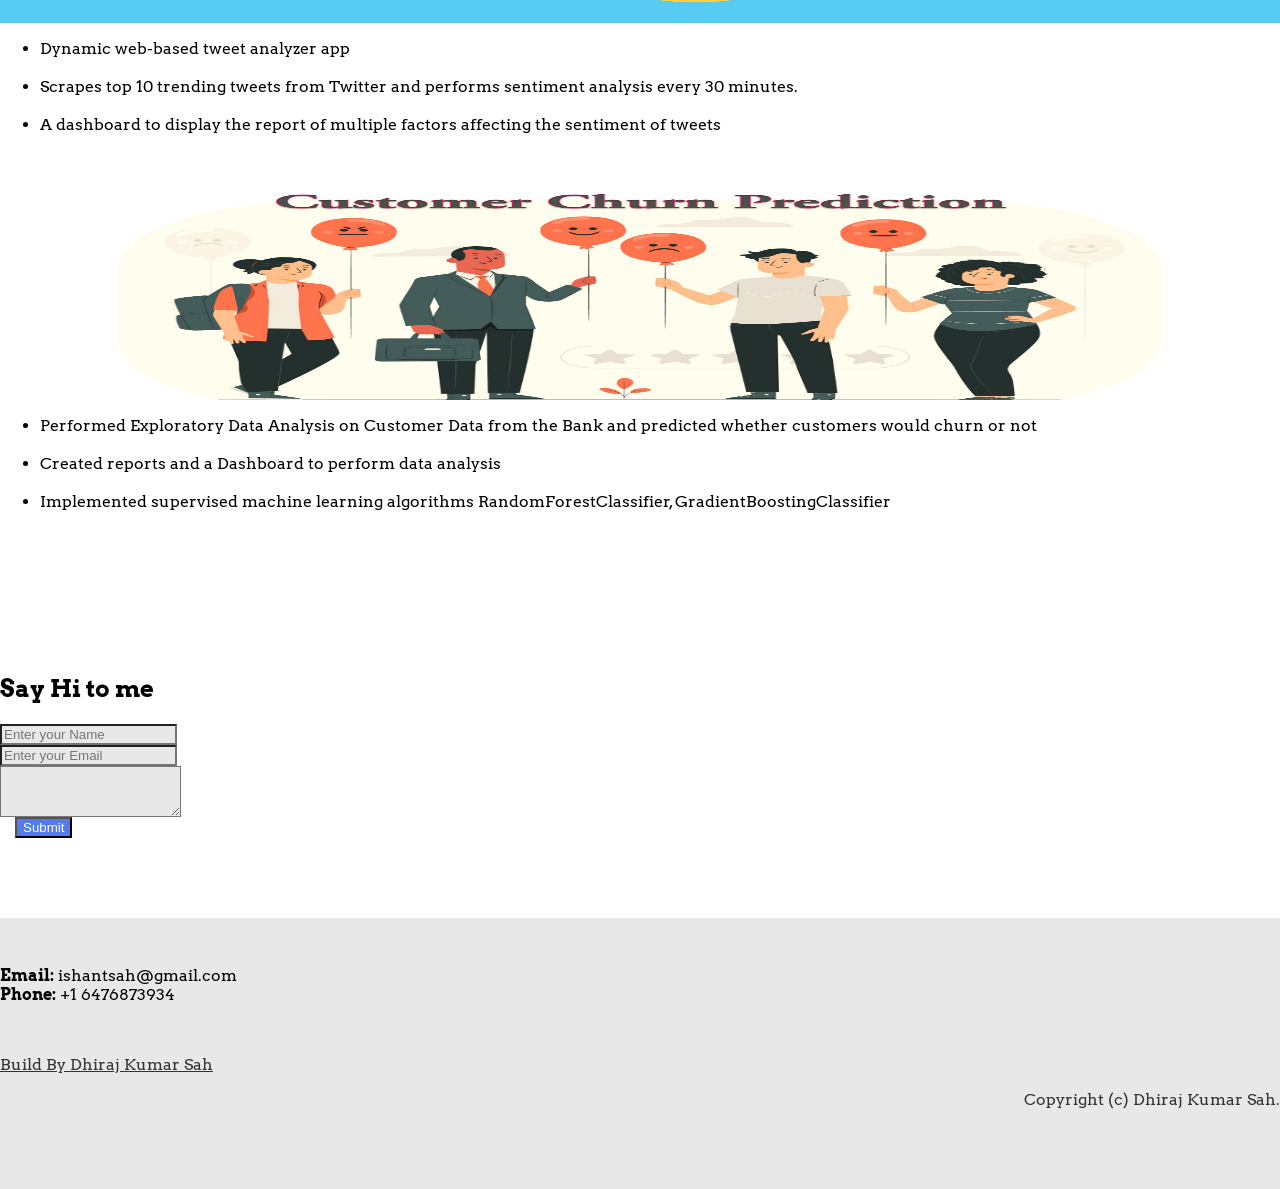
==== commit 1bac56a9: "added color to link text" ====
--- a/index.html
+++ b/index.html
@@ -167,7 +167,7 @@
                         <img src="img/carprediction.png" alt="Terminalteris">
                         <div class="overlay">
                             <div class="text">
-                                <a href="https://github.com/dhirajsah26/Car-Price-Prediction/blob/main/Car%20Price%20Prediction.ipynb" title="click to view">Car Price Prediction</a>
+                                <a href="https://github.com/dhirajsah26/Car-Price-Prediction/blob/main/Car%20Price%20Prediction.ipynb" class="text" title="click to view">Car Price Prediction</a>
                                 
                             </div>
                         </div>
@@ -186,7 +186,7 @@
                         <img src="img/twittersentiment.png" alt="Terminalteris">
                         <div class="overlay">
                             <div class="text">
-                                <a href="https://github.com/suyogxda/twitter-sentiment-backend" title="click to view">Web Based Twitter Sentiment Analyis</a>
+                                <a href="https://github.com/suyogxda/twitter-sentiment-backend" class="text" title="click to view">Web Based Twitter Sentiment Analyis</a>
                                 
                             </div>
                         </div>
@@ -206,7 +206,7 @@
                         <img src="img/customerchurn.png" alt="Terminalteris">
                         <div class="overlay">
                             <div class="text">
-                                <a href="https://dhirajsah26.github.io/predicting_churn_for_bank_customers/" title="click to view">
+                                <a href="https://dhirajsah26.github.io/predicting_churn_for_bank_customers/" class="text" title="click to view">
                                     Exploratory Data Analysis on Bank's customer Data</a>
                                 
                             </div>
@@ -219,37 +219,6 @@
                                 <li>Created reports and a Dashboard to perform data analysis</li><br>
                                 <li> Implemented supervised machine learning algorithms RandomForestClassifier, GradientBoostingClassifier</li>
                             </ul>
-                        </div>
-                    </div>
-                </div>
-                <div class="col-md-4">
-                    <div class="grid">
-                        <img src="img/pr1.png" alt="Terminalteris">
-                        <div class="overlay">
-                            <div class="text">
-                                Terminalteris
-                            </div>
-                        </div>
-                    </div>
-                </div>
-                <div class="col-md-4">
-                    <div class="grid">
-                        <img src="img/pr1.png" alt="Terminalteris">
-                        <div class="overlay">
-                            <div class="text">
-                                <a href="https://github.com/dhirajsah26/Building-Recomendation-system/blob/main/recomendation_system.ipynb" target="_blank">Terminalteris</a>
-                                <p>HI this is the software that i developerd</p>
-                            </div>
-                        </div>
-                    </div>
-                </div>
-                <div class="col-md-4">
-                    <div class="grid">
-                        <img src="img/pr1.png" alt="Terminalteris">
-                        <div class="overlay">
-                            <div class="text">
-                                Terminalteris
-                            </div>
                         </div>
                     </div>
                 </div>
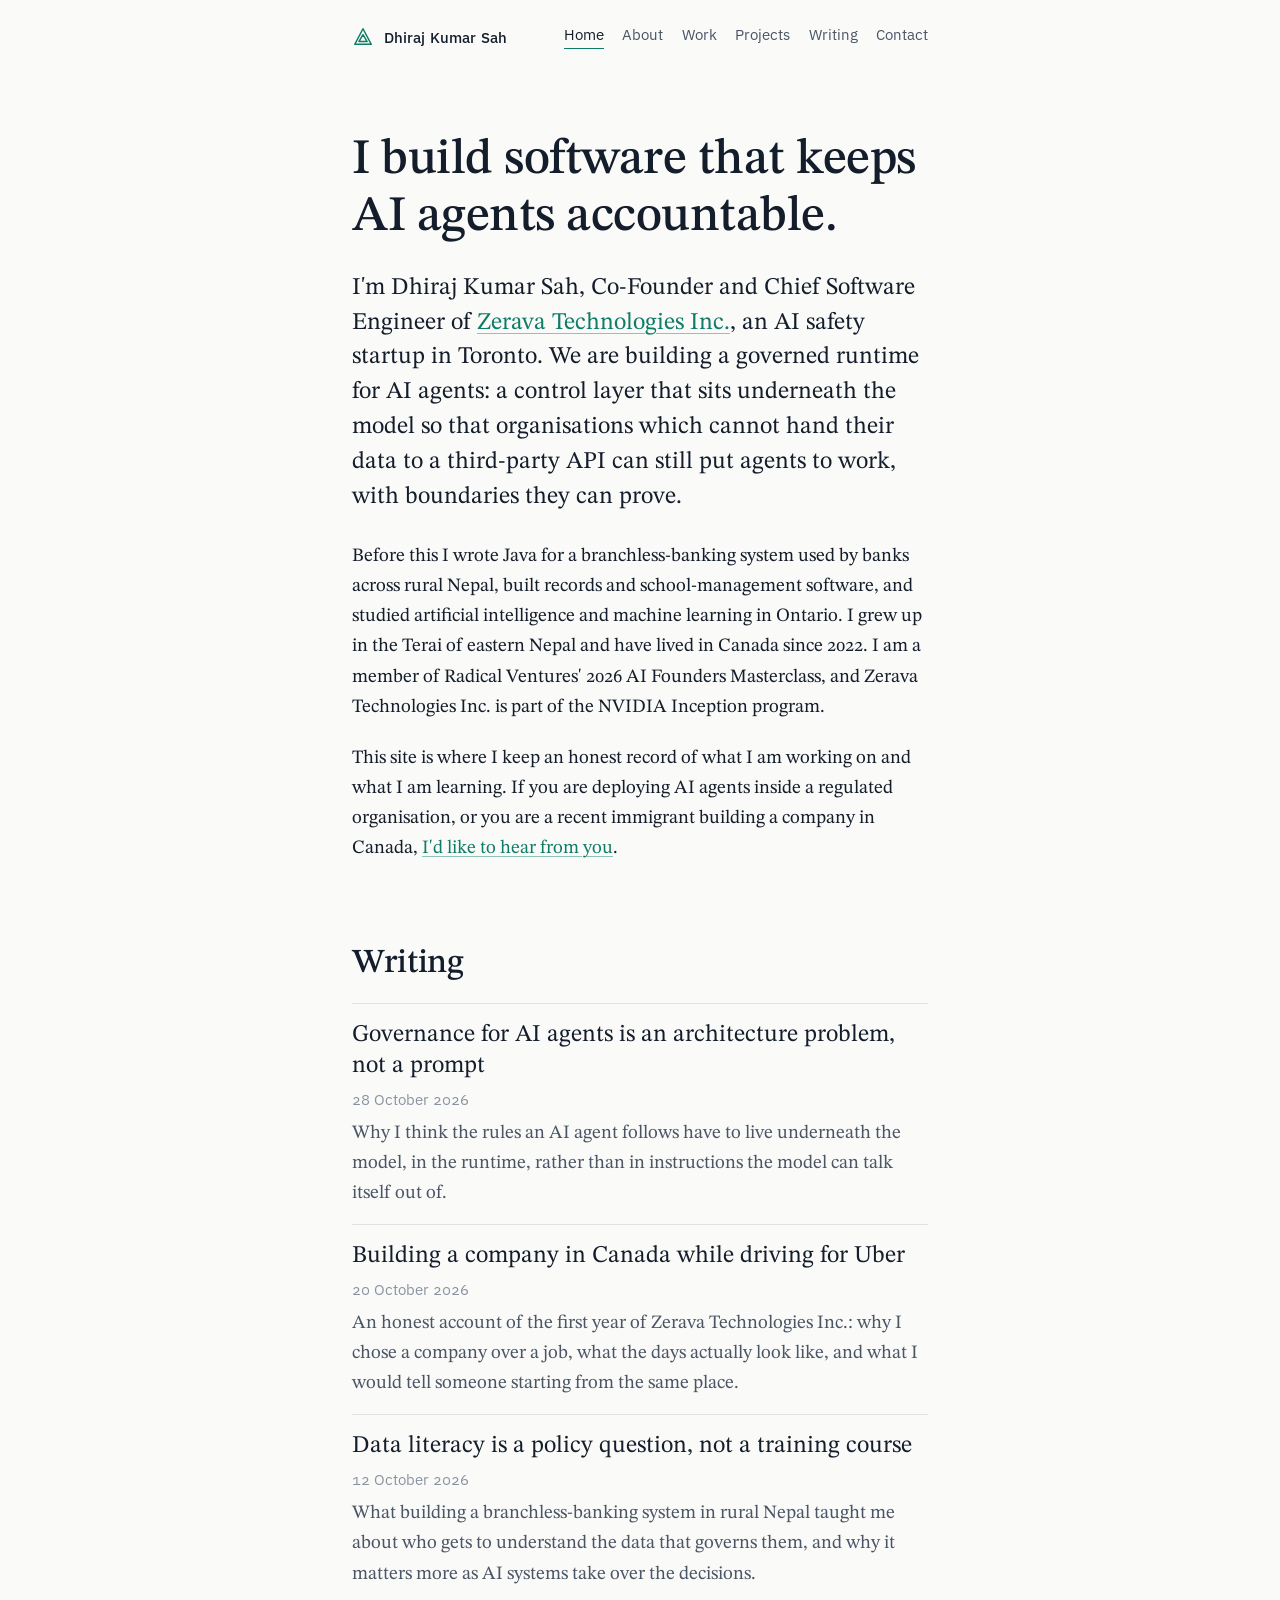
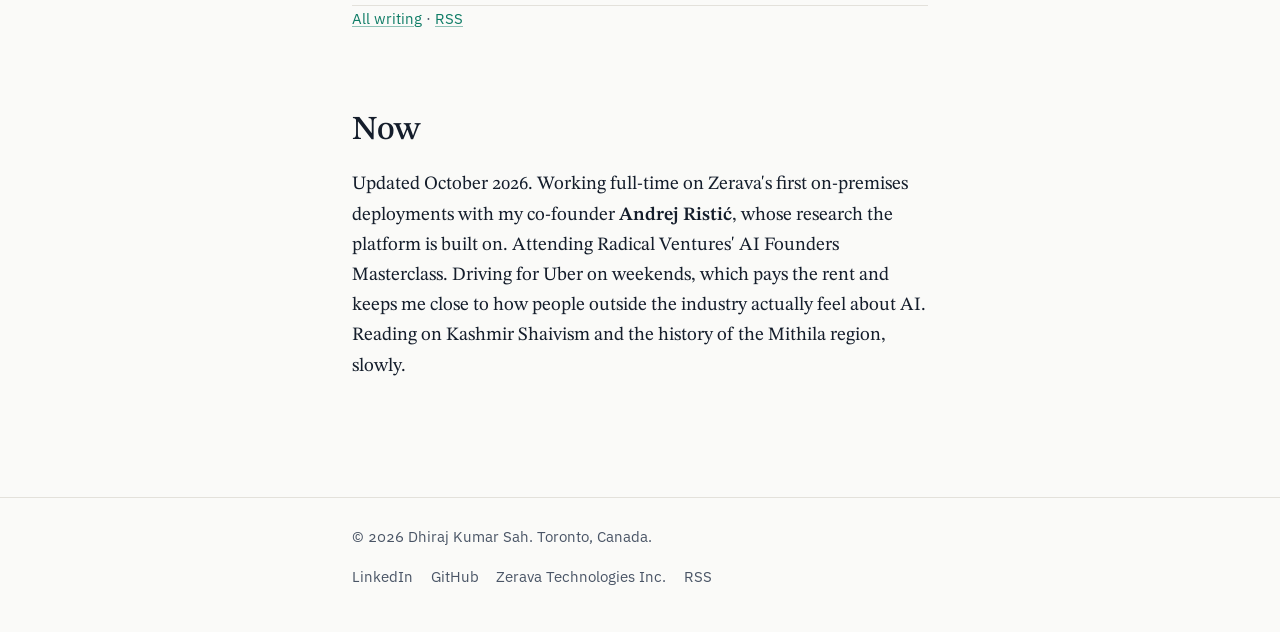
==== commit c1416118: "Rebuild site: founder-first positioning, SEO/AI layer, writing section Replaces the 2023 jQuery/Boot" ====
--- a/index.html
+++ b/index.html
@@ -1,332 +1,99 @@
-<html lang="en" dir="ltr">
+<!doctype html>
+<html lang="en">
+<head>
+<meta charset="utf-8">
+<meta name="viewport" content="width=device-width, initial-scale=1">
+<title>Dhiraj Kumar Sah — Co-Founder &amp; Chief Software Engineer, Zerava Technologies Inc.</title>
+<meta name="description" content="Dhiraj Kumar Sah is the Co-Founder and Chief Software Engineer of Zerava Technologies Inc., a Toronto AI safety startup building a governed runtime for AI agents. Software engineer, writer, and member of Radical Ventures&#x27; 2026 AI Founders Masterclass.">
+<link rel="canonical" href="https://www.dhiraj-sah.com.np/">
+<meta name="author" content="Dhiraj Kumar Sah">
+<meta name="robots" content="index, follow, max-image-preview:large">
+<meta property="og:type" content="website">
+<meta property="og:site_name" content="Dhiraj Kumar Sah">
+<meta property="og:title" content="Dhiraj Kumar Sah — Co-Founder &amp; Chief Software Engineer, Zerava Technologies Inc.">
+<meta property="og:description" content="Dhiraj Kumar Sah is the Co-Founder and Chief Software Engineer of Zerava Technologies Inc., a Toronto AI safety startup building a governed runtime for AI agents. Software engineer, writer, and member of Radical Ventures&#x27; 2026 AI Founders Masterclass.">
+<meta property="og:url" content="https://www.dhiraj-sah.com.np/">
+<meta property="og:image" content="https://www.dhiraj-sah.com.np/assets/og-image.png">
+<meta property="og:image:width" content="1200">
+<meta property="og:image:height" content="630">
+<meta property="og:image:alt" content="Dhiraj Kumar Sah — Co-Founder & Chief Software Engineer, Zerava Technologies Inc., Toronto">
+<meta name="twitter:card" content="summary_large_image">
+<meta name="twitter:title" content="Dhiraj Kumar Sah — Co-Founder &amp; Chief Software Engineer, Zerava Technologies Inc.">
+<meta name="twitter:description" content="Dhiraj Kumar Sah is the Co-Founder and Chief Software Engineer of Zerava Technologies Inc., a Toronto AI safety startup building a governed runtime for AI agents. Software engineer, writer, and member of Radical Ventures&#x27; 2026 AI Founders Masterclass.">
+<meta name="twitter:image" content="https://www.dhiraj-sah.com.np/assets/og-image.png">
+<link rel="icon" href="/assets/favicon.svg" type="image/svg+xml">
+<link rel="apple-touch-icon" href="/assets/apple-touch-icon.png">
+<link rel="alternate" type="application/rss+xml" title="Dhiraj Kumar Sah — Writing" href="/feed.xml">
+<link rel="preconnect" href="https://fonts.googleapis.com">
+<link rel="preconnect" href="https://fonts.gstatic.com" crossorigin>
+<link rel="stylesheet" href="https://fonts.googleapis.com/css2?family=IBM+Plex+Mono&family=IBM+Plex+Sans:wght@400;500&family=STIX+Two+Text:ital,wght@0,400;0,500;0,600;1,400&display=swap">
+<link rel="stylesheet" href="/css/site.css">
 
-<head>
-    <meta charset="utf-8">
-    <meta name="viewport" content="width=device-width, intial-scale=1.0">
-    <!--Css Libraries-->
-    <link rel="stylesheet" href="library/bootstrap/bootstrap.min.css">
-    <link rel="stylesheet" href="library/font-awesome/css/font-awesome.min.css">
-    <link rel="stylesheet" href="css/animate.css">
-    <link rel="stylesheet" href="css/normalize.css">
-    <link rel="stylesheet" href="css/custom.css">
-    <!--Title-->
-    <title>Dhiraj Kumar Sah</title>
-    <link rel="icon" type="image/png" href="img/title.png">
+<script type="application/ld+json">{"@context": "https://schema.org", "@type": "Person", "@id": "https://www.dhiraj-sah.com.np/#person", "name": "Dhiraj Kumar Sah", "alternateName": "Dhiraj Sah", "url": "https://www.dhiraj-sah.com.np/", "image": "https://www.dhiraj-sah.com.np/assets/dhiraj-kumar-sah.jpg", "jobTitle": "Co-Founder & Chief Software Engineer", "worksFor": {"@type": "Organization", "@id": "https://zeravatech.ca/#organization", "name": "Zerava Technologies Inc.", "url": "https://zeravatech.ca/"}, "homeLocation": {"@type": "Place", "name": "Toronto, Ontario, Canada"}, "nationality": {"@type": "Country", "name": "Nepal"}, "knowsLanguage": ["en", "ne", "mai"], "alumniOf": [{"@type": "CollegeOrUniversity", "name": "Lambton College", "description": "Postgraduate Diploma, Artificial Intelligence and Machine Learning"}, {"@type": "CollegeOrUniversity", "name": "Leeds Beckett University", "description": "BSc (Hons) Computing, studied at The British College, Kathmandu"}], "knowsAbout": ["AI safety", "AI agent governance", "multi-agent systems", "software engineering", "Java", "Python", "machine learning", "fintech software", "startups in Canada"], "sameAs": ["https://www.linkedin.com/in/dhirajsah", "https://github.com/dhirajsah26", "https://zeravatech.ca/"], "email": "mailto:dhiraj@zeravatech.ca"}</script>
+<script type="application/ld+json">{"@context": "https://schema.org", "@type": "WebSite", "@id": "https://www.dhiraj-sah.com.np/#website", "url": "https://www.dhiraj-sah.com.np/", "name": "Dhiraj Kumar Sah", "publisher": {"@id": "https://www.dhiraj-sah.com.np/#person"}}</script>
 </head>
+<body>
+<a class="skip" href="#main">Skip to content</a>
+<header class="site-header">
+  <div class="wrap">
+    <a class="brand" href="/" aria-label="Dhiraj Kumar Sah, home"><svg viewBox="0 0 24 24" aria-hidden="true" focusable="false"><path class="mark-stroke" d="M12 3 21 20H3Z" fill="none" stroke-width="1.6" stroke-linejoin="round"/><path class="mark-stroke" d="M12 9.5 16.5 17h-9Z" fill="none" stroke-width="1.6" stroke-linejoin="round"/></svg><span>Dhiraj Kumar Sah</span></a>
+    <nav class="site-nav" aria-label="Site">
+      <ul>
+        <li><a href="/" aria-current="page">Home</a></li>
+        <li><a href="/about/">About</a></li>
+        <li><a href="/work/">Work</a></li>
+        <li><a href="/projects/">Projects</a></li>
+        <li><a href="/writing/">Writing</a></li>
+        <li><a href="/contact/">Contact</a></li>
+      </ul>
+    </nav>
+  </div>
+</header>
+<main id="main">
+  <div class="wrap">
 
-<body>
-    <!--Navigation-->
-    <header>
-        <nav class="navbar navbar-expand-lg navbar-light bg-light fixed-top py-3">
-            <div class="container">
-                <a class="navbar-brand scroll-link" href="#home">
-                    <img src="img/title.png " width="30" height="30" class="d-inline-block align-top" alt=""
-                        loading="lazy">
-                    Dhiraj
-                </a>
-                <button class="navbar-toggler" type="button" data-toggle="collapse"
-                    data-target="#navbarSupportedContent" aria-controls="navbarSupportedContent" aria-expanded="false"
-                    aria-label="Toggle navigation">
-                    <span class="navbar-toggler-icon"></span>
-                </button>
+<h1>I build software that keeps AI agents accountable.</h1>
 
-                <div class="collapse navbar-collapse" id="navbarSupportedContent">
-                    <ul class="navbar-nav ml-auto">
-                        <li class="nav-item active">
-                            <a class="nav-link scroll-link" href="#home">Home </a>
-                        </li>
-                        <li class="nav-item">
-                            <a class="nav-link scroll-link" href="#resume">Resume</a>
-                        </li>
-                        <li class="nav-item">
-                            <a class="nav-link scroll-link" href="#portfolio">Portfolio</a>
-                        </li>
-                        <li class="nav-item">
-                            <a class="nav-link scroll-link" href="#contact">Contact</a>
-                        </li>
+<p class="lead">I'm Dhiraj Kumar Sah, Co-Founder and Chief Software Engineer of <a href="https://zeravatech.ca/">Zerava Technologies Inc.</a>, an AI safety startup in Toronto. We are building a governed runtime for AI agents: a control layer that sits underneath the model so that organisations which cannot hand their data to a third-party API can still put agents to work, with boundaries they can prove.</p>
 
+<p>Before this I wrote Java for a branchless-banking system used by banks across rural Nepal, built records and school-management software, and studied artificial intelligence and machine learning in Ontario. I grew up in the Terai of eastern Nepal and have lived in Canada since 2022. I am a member of Radical Ventures' 2026 AI Founders Masterclass, and Zerava Technologies Inc. is part of the NVIDIA Inception program.</p>
 
+<p>This site is where I keep an honest record of what I am working on and what I am learning. If you are deploying AI agents inside a regulated organisation, or you are a recent immigrant building a company in Canada, <a href="/contact/">I'd like to hear from you</a>.</p>
 
-                    </ul>
+<h2>Writing</h2>
+<ul class="posts">
+  <li>
+    <a href="/writing/governance-is-an-architecture-problem/">Governance for AI agents is an architecture problem, not a prompt</a>
+    <div class="meta"><time datetime="2026-10-28">28 October 2026</time></div>
+    <p>Why I think the rules an AI agent follows have to live underneath the model, in the runtime, rather than in instructions the model can talk itself out of.</p>
+  </li>
+  <li>
+    <a href="/writing/building-a-company-in-canada-while-driving-for-uber/">Building a company in Canada while driving for Uber</a>
+    <div class="meta"><time datetime="2026-10-20">20 October 2026</time></div>
+    <p>An honest account of the first year of Zerava Technologies Inc.: why I chose a company over a job, what the days actually look like, and what I would tell someone starting from the same place.</p>
+  </li>
+  <li>
+    <a href="/writing/data-literacy-is-a-policy-question/">Data literacy is a policy question, not a training course</a>
+    <div class="meta"><time datetime="2026-10-12">12 October 2026</time></div>
+    <p>What building a branchless-banking system in rural Nepal taught me about who gets to understand the data that governs them, and why it matters more as AI systems take over the decisions.</p>
+  </li>
+</ul>
+<p class="small"><a href="/writing/">All writing</a> · <a href="/feed.xml">RSS</a></p>
 
-                </div>
-            </div>
-        </nav>
-    </header>
-
-    <!--Home-->
-    <section id="home">
-        <div id="particles-js"></div>
-        <div class="container">
-            <div class="row">
-                <div class="col-md-12 justify-content-center">
-                    <h1 id="name">Dhiraj Kumar Sah.</h1>
-                    <p id="tagline">I am a Data Enthusiast and Welcome to my Website</p>
-                    <a href="#resume" id="learn-more" class="scroll-link"><i class="fa fa-angle-down"> </i>Know
-                        More</a>
-                </div>
-            </div>
-
-        </div>
-
-    </section>
-
-    <!--Home-->
-    <section id="resume">
-        <div class="container py-5">
-            <div class="row">
-                <h2 class="title text-center w-100">Hi, I am Dhiraj Kumar Sah</h2>
-                <p class="about text-center w-75 mx-auto">I love playing with data</p>
-            </div>
-            <div class="row">
-                <h2 class="title text-center w-100">Here are My work Experience</h2>
-            </div>
-            <div class="row">
-                <div class="col-md-6 py-4">
-                    <div class="card" >
-                        <img src="img/edureka.png" class="card-img-top" alt="twitter-sentiment">
-                        <div class="card-body">
-                            <h4> Data Science and Machine Learning Internship Program - Edureka</h4>
-                            <ul>
-                                <li>Proficient in Python, NumPy, Pandas, data visualization (Matplotlib, Seaborn, Tableau), and skilled in SQL and MySQL for efficient database operations.</li><br>
-                                <li>Established a robust foundation in statistics, showcased expertise in supervised and unsupervised machine learning, and honed model optimization skills for enhanced predictive accuracy.</li><br>
-                                <li>Acquired familiarity with neural networks, including TensorFlow 2.x, explored NLP concepts and their real-world applications, and independently pursued CNN and RNN self-paced study.</li><br>
-                                <li>Developed impactful data visualization skills, including advanced techniques in Tableau, and applied them to real company projects, creating interactive dashboards to share insights.</li>
-                            </ul>
-
-                        </div>
-                    </div>
-                </div>
-                <div class="col-md-6 py-4">
-                    <div class="card" >
-                        <img src="img/DataFellowship.png" class="card-img-top" alt="twitter-sentiment">
-                        <div class="card-body">
-                            <h4>Code for Nepal Data Fellowship - Datacamp</h4>
-                                <ul>
-                                    <li>Proficient in data analysis (Google Sheets, pandas, SQL), applying statistics to real-world data, and crafting impactful data visualizations and dashboards.</li><br>
-                                    <li>Proficient in Git version control for data science and software development, adept at tracking changes, facilitating collaboration, and adapting Git for diverse data-related tasks.</li><br>
-                                    <li>Skilled in Python for data manipulation, custom function development, and utilizing libraries/tools for data science tasks.</li><br>
-                                    <li>Established a solid foundation in data science with expertise in statistics, hypothesis testing, A/B testing, machine learning principles, and deriving actionable insights from real-world data.s </li>
-                                    
-                                </ul>
-                        </div>
-                    </div>
-                </div>
-                
-            </div>
-            <div class="row">
-                <div class="col-md-6 py-4">
-                    <div class="card" >
-                        <img src="img/citytech.png" style="height: 350px !important;" class="card-img-top" alt="twitter-sentiment">
-                        <div class="card-body">
-                            <h4> Java Developer - <a href="https://citytech.global/" target="_blank">CityTech</a></h4>
-                            <p class="card-text"><strong> Project name: - </strong>Branchless Banking Software System</p>
-                            <p class="card-text"> <strong>Project Description: -</strong> State-of-the-art branchless banking system software that helps thousands of people living in rural areas of Nepal where having a physical bank is a challenge- through a POS Device using API provided by the Java Enterprise software</p>
-                            <p class="card-text"> <strong>Responsibilities</strong></p>
-                            <ul>
-                                <li>Designed and implemented Java-based applications, ensuring alignment with user specifications and business objectives.</li><br>
-                                <li>Demonstrated strong Object-Oriented Programming skills, incorporating common design patterns to enhance application robustness. </li><br>
-                                <li>Contributed to all phases of the development lifecycle, effectively resolving technical issues and supporting continuous improvement efforts.</li><br>
-                                <li>Leveraged expertise in Java programming, JEE internals, web frameworks (e.g., Spring MVC), relational databases, SQL, and ORM technologies to drive successful project outcomes.</li>
-                            </ul>
-                        </div>
-                    </div>
-                </div>
-                <div class="col-md-6 py-4">
-                    <div class="card">
-                        <img src="img/digitalNepal (2).jpg" style="height: 400px !important;" class="card-img-top" alt="twitter-sentiment">
-                        <div class="card-body">
-                            <h4> Java Developer - <a href="https://edigitalnepal.com/" target="_blank">Digital Nepal</a></h4>
-                            <p class="card-text"><strong> Project name: - </strong>School Management Software System</p>
-                            <p class="card-text"> <strong>Project Description: -</strong> This software provides services to the educational sector which helped the organization to digitalize all the conventional methods used in the educational sector.</p>
-                            <p class="card-text"> <strong>Responsibilities</strong></p>
-                                <ul>
-                                    <li>Engaged in end-to-end project lifecycle, from requirements definition to design and development, ensuring comprehensive project understanding.</li><br>
-                                    <li>Translated application stories into functional desktop and web applications with a focus on clean and efficient code.</li><br>
-                                    <li>Developed and rigorously followed test cases, contributing to a robust testing process and quality assurance.</li><br>
-                                    <li>Actively participated in project-level discussions, demonstrated proficiency in J2SE, J2EE, and related technologies, and exhibited strong problem-solving skills.</li>
-                                </ul>
-                        </div>
-                    </div>
-                </div>
-                
-            </div>
-        </div>
-
-    </section>
-
-    <!--Home-->
-    <section id="portfolio">
-        <div class="container">
-            <div class="row">
-                <h2 class="title text-center w-100">What I Have Done?</h2>
-            </div>
-            <div class="row">
-                <div class="col-md-4">
-                    <div class="grid">
-                        <img src="img/carprediction.png" alt="Terminalteris">
-                        <div class="overlay">
-                            <div class="text">
-                                <a href="https://github.com/dhirajsah26/Car-Price-Prediction/blob/main/Car%20Price%20Prediction.ipynb" class="text" title="click to view">Car Price Prediction</a>
-                                
-                            </div>
-                        </div>
-                    </div>
-                    <div class="card">
-                        <div class="card-body">
-                            <ul>
-                                <li>Analyzed 3000 data to build a machine learning model to predict the car price by utilizing python</li><br>
-                                <li>Implemented Regex techniques, to clean data and store it in tabular format from a complex form</li><br>
-                            </ul>
-                        </div>
-                    </div>
-                </div>
-                <div class="col-md-4">
-                    <div class="grid">
-                        <img src="img/twittersentiment.png" alt="Terminalteris">
-                        <div class="overlay">
-                            <div class="text">
-                                <a href="https://github.com/suyogxda/twitter-sentiment-backend" class="text" title="click to view">Web Based Twitter Sentiment Analyis</a>
-                                
-                            </div>
-                        </div>
-                    </div>
-                    <div class="card">
-                        <div class="card-body">
-                            <ul>
-                                <li>Dynamic web-based tweet analyzer app</li><br>
-                                <li>Scrapes top 10 trending tweets from Twitter and performs sentiment analysis every 30 minutes.</li><br>
-                                <li>A dashboard to display the report of multiple factors affecting the sentiment of tweets</li>
-                            </ul>
-                        </div>
-                    </div>
-                </div>
-                <div class="col-md-4">
-                    <div class="grid">
-                        <img src="img/customerchurn.png" alt="Terminalteris">
-                        <div class="overlay">
-                            <div class="text">
-                                <a href="https://dhirajsah26.github.io/predicting_churn_for_bank_customers/" class="text" title="click to view">
-                                    Exploratory Data Analysis on Bank's customer Data</a>
-                                
-                            </div>
-                        </div>
-                    </div>
-                    <div class="card">
-                        <div class="card-body">
-                            <ul>
-                                <li>Performed Exploratory Data Analysis on Customer Data from the Bank and predicted whether customers would churn or not</li><br>
-                                <li>Created reports and a Dashboard to perform data analysis</li><br>
-                                <li> Implemented supervised machine learning algorithms RandomForestClassifier, GradientBoostingClassifier</li>
-                            </ul>
-                        </div>
-                    </div>
-                </div>
-            </div>
-        </div>
-
-    </section>
-
-    <!--Home-->
-    <section id="contact">
-        <div class="container">
-            <div class="row">
-                <h2 class="title text-center w-100">Say Hi to me</h2>
-            </div>
-
-            <form action="hhtps://formspree.io/mailme.ishantsah@gmail.com" method="POST">
-                <div class="row py-4">
-                    <div class="form-group col-md-6">
-                        <input type="text" name="name" class="form-control" placeholder="Enter your Name">
-                    </div>
-
-
-                    <div class="form-group col-md-6">
-                        <input type="email" name="email" class="form-control" placeholder="Enter your Email">
-                    </div>
-
-
-                    <div class="form-group col-md-12">
-
-                        <textarea class="form-control" name="message" rows="3" placeholder="Enter Your Message">
-
-                            </textarea>
-                    </div>
-
-                    <button type="submit" class="btn btn-block submit-message">Submit</button>
-                </div>
-            </form>
-
-        </div>
-
-    </section>
-
-    <!--Footer-->
-    <footer>
-
-        <div class="container">
-            <div class="row">
-                <div class="col-md-5">
-
-                    <ul>
-                        <li><strong>Email:</strong> ishantsah@gmail.com</li>
-                        <li><strong>Phone:</strong> +1 6476873934</li>
-                    </ul>
-                </div>
-
-                <div class="col-md-2">
-                    <a href="#home" class="back-to-top scroll-link"><i class="fa fa-arrow-circle-up fa-2x"></i></a>
-                </div>
-
-                <div class="col-md-5">
-                    <ul class="social">
-                        <li ><a href="https://www.linkedin.com/in/dhirajsah"  target="_blank"><i class="fa fa-linkedin-square fa-2x"></i></a></li>
-                        <li ><a href="https://www.twitter.com/dhirajsah" target="_blank"><i class="fa fa-twitter-square fa-2x"></i></a></li>
-                        <li ><a href="https://www.github.com/dhirajsah26" target="_blank"><i class="fa fa-github-square fa-2x"></i></a></li>
-                    </ul>
-                </div>
-
-            </div>
-            <div class="row">
-                <div class="col-md-6">
-                    <a href="htps://wwww.dhiraj-sah.com.np" target="_blank">Build By Dhiraj Kumar Sah</a>
-                </div>
-                <div class="col-md-6">
-                    <p>Copyright (c) Dhiraj Kumar Sah.</p>
-                </div>
-            </div>
-        </div>
-    </footer>
-
-
-
-
-
-    <!--Js Libraries-->
-
-    <script type="text/javascript" src="js/jquery-3.1.1.min.js"></script>
-    <script type="text/javascript" src="js/bootstrap.min.js"></script>
-    <script type="text/javascript" src="js/smooth-scroll.js"></script>
-    <script type="text/javascript" src="js/wow.js"></script>
-    <script type="text/javascript" src="js/particles.js"></script>
-    <script type="text/javascript" src="js/app.js"></script>
-
-    <script type="text/javascript">
-        new WOW().init();
-        $('.scroll-link').on('click', function (e) {
-
-            e.preventDefault();
-            $('html,body').animate({ scrollTop: $(this.hash).offset().top - 50 }, 750);
-        });
-        $('.nav-item').on('click', function (e) {
-
-            $('.nav-item').removeClass('active');
-            $(this).addClass('active');
-        });
-
-
-        
-    </script>
+<h2>Now</h2>
+<p>Updated October 2026. Working full-time on Zerava's first on-premises deployments with my co-founder <strong>Andrej Ristić</strong>, whose research the platform is built on. Attending Radical Ventures' AI Founders Masterclass. Driving for Uber on weekends, which pays the rent and keeps me close to how people outside the industry actually feel about AI. Reading on Kashmir Shaivism and the history of the Mithila region, slowly.</p>
+  </div>
+</main>
+<footer class="site-footer">
+  <div class="wrap">
+    <div>© 2026 Dhiraj Kumar Sah. Toronto, Canada.</div>
+    <ul>
+      <li><a href="https://www.linkedin.com/in/dhirajsah" rel="me">LinkedIn</a></li>
+      <li><a href="https://github.com/dhirajsah26" rel="me">GitHub</a></li>
+      <li><a href="https://zeravatech.ca/">Zerava Technologies Inc.</a></li>
+      <li><a href="/feed.xml">RSS</a></li>
+    </ul>
+  </div>
+</footer>
 </body>
-
-</html>+</html>
--- a/css/site.css
+++ b/css/site.css
@@ -0,0 +1,297 @@
+/* dhiraj-sah.com.np — site styles
+   Tokens are shared with zeravatech.ca so the two sites read as one house. */
+
+:root {
+  --paper: #FAFAF8;
+  --ink: #141D2B;
+  --ink-soft: #4A5566;
+  --ink-faint: #8A93A2;
+  --rule: #E3E1DB;
+  --viridian: #0E7C66;
+  --viridian-ink: #0A5D4D;
+  --wash: #F1F3F0;
+
+  --serif: "STIX Two Text", "Source Serif 4", Georgia, "Times New Roman", serif;
+  --sans: "IBM Plex Sans", "Helvetica Neue", Arial, sans-serif;
+  --mono: "IBM Plex Mono", ui-monospace, "SFMono-Regular", Menlo, monospace;
+
+  --measure: 64ch;
+  --gutter: 1.25rem;
+
+  --step--1: clamp(0.88rem, 0.84rem + 0.2vw, 0.95rem);
+  --step-0:  clamp(1.05rem, 1rem + 0.3vw, 1.18rem);
+  --step-1:  clamp(1.25rem, 1.15rem + 0.5vw, 1.5rem);
+  --step-2:  clamp(1.6rem, 1.4rem + 1vw, 2.1rem);
+  --step-3:  clamp(2.1rem, 1.7rem + 2vw, 3.1rem);
+
+  color-scheme: light dark;
+}
+
+@media (prefers-color-scheme: dark) {
+  :root:not([data-theme="light"]) {
+    --paper: #12171F;
+    --ink: #ECEAE4;
+    --ink-soft: #B7BCC6;
+    --ink-faint: #7E8694;
+    --rule: #2A313C;
+    --viridian: #4FB79F;
+    --viridian-ink: #7FD0BB;
+    --wash: #1A2029;
+  }
+}
+:root[data-theme="dark"] {
+  --paper: #12171F;
+  --ink: #ECEAE4;
+  --ink-soft: #B7BCC6;
+  --ink-faint: #7E8694;
+  --rule: #2A313C;
+  --viridian: #4FB79F;
+  --viridian-ink: #7FD0BB;
+  --wash: #1A2029;
+}
+
+*, *::before, *::after { box-sizing: border-box; }
+
+html {
+  -webkit-text-size-adjust: 100%;
+  scroll-behavior: smooth;
+}
+@media (prefers-reduced-motion: reduce) {
+  html { scroll-behavior: auto; }
+  *, *::before, *::after { transition: none !important; animation: none !important; }
+}
+
+body {
+  margin: 0;
+  background: var(--paper);
+  color: var(--ink);
+  font-family: var(--serif);
+  font-size: var(--step-0);
+  line-height: 1.6;
+  font-feature-settings: "kern", "liga", "onum";
+  -webkit-font-smoothing: antialiased;
+}
+
+a {
+  color: var(--viridian);
+  text-decoration: underline;
+  text-decoration-thickness: 0.06em;
+  text-underline-offset: 0.16em;
+  text-decoration-color: color-mix(in srgb, var(--viridian) 45%, transparent);
+  transition: text-decoration-color 120ms ease;
+}
+a:hover { text-decoration-color: currentColor; }
+a:focus-visible, button:focus-visible {
+  outline: 2px solid var(--viridian);
+  outline-offset: 3px;
+  border-radius: 2px;
+}
+
+/* ---------- Layout ---------- */
+
+.wrap {
+  width: min(100% - 2 * var(--gutter), var(--measure));
+  margin-inline: auto;
+}
+
+.site-header {
+  font-family: var(--sans);
+  font-size: var(--step--1);
+  padding-block: 1.4rem 0;
+}
+.site-header .wrap {
+  display: flex;
+  align-items: center;
+  justify-content: space-between;
+  gap: 1rem;
+  flex-wrap: wrap;
+}
+.brand {
+  display: inline-flex;
+  align-items: center;
+  gap: 0.6rem;
+  color: var(--ink);
+  text-decoration: none;
+  font-weight: 500;
+  letter-spacing: 0.01em;
+}
+.brand svg { width: 22px; height: 22px; display: block; }
+.brand .mark-stroke { stroke: var(--viridian); }
+.site-nav ul {
+  list-style: none;
+  margin: 0; padding: 0;
+  display: flex;
+  gap: 0.85rem;
+  flex-wrap: wrap;
+}
+@media (min-width: 40rem) { .site-nav ul { gap: 1.15rem; } }
+@media (max-width: 26rem) { .site-nav { width: 100%; } .site-nav ul { justify-content: space-between; gap: 0.5rem; } }
+.site-nav a {
+  color: var(--ink-soft);
+  text-decoration: none;
+  padding-block: 0.25rem;
+  border-bottom: 1.5px solid transparent;
+}
+.site-nav a:hover { color: var(--ink); }
+.site-nav a[aria-current="page"] {
+  color: var(--ink);
+  border-bottom-color: var(--viridian);
+}
+
+main { padding-block: 3.5rem 4.5rem; }
+@media (min-width: 48rem) { main { padding-block: 5rem 6rem; } }
+
+.site-footer {
+  font-family: var(--sans);
+  font-size: var(--step--1);
+  color: var(--ink-soft);
+  border-top: 1px solid var(--rule);
+  padding-block: 1.6rem 2.4rem;
+}
+.site-footer .wrap {
+  display: flex;
+  justify-content: space-between;
+  gap: 1rem 2rem;
+  flex-wrap: wrap;
+}
+.site-footer ul { list-style: none; margin: 0; padding: 0; display: flex; gap: 1.1rem; flex-wrap: wrap; }
+.site-footer a { color: var(--ink-soft); text-decoration-color: transparent; }
+.site-footer a:hover { color: var(--ink); text-decoration-color: currentColor; }
+
+/* ---------- Type ---------- */
+
+h1, h2, h3 {
+  font-family: var(--serif);
+  font-weight: 500;
+  line-height: 1.15;
+  letter-spacing: -0.01em;
+  margin: 0 0 0.6em;
+  text-wrap: balance;
+}
+h1 { font-size: var(--step-3); margin-bottom: 0.5em; }
+h2 { font-size: var(--step-2); margin-top: 2.4em; }
+h3 { font-size: var(--step-1); margin-top: 1.8em; }
+h2:first-child, h3:first-child { margin-top: 0; }
+
+p { margin: 0 0 1.1em; }
+p.lead { font-size: var(--step-1); line-height: 1.45; color: var(--ink); }
+p.small, .small { font-family: var(--sans); font-size: var(--step--1); color: var(--ink-soft); }
+
+ul, ol { padding-left: 1.25em; margin: 0 0 1.1em; }
+li { margin-bottom: 0.35em; }
+li::marker { color: var(--ink-faint); }
+
+hr {
+  border: 0;
+  border-top: 1px solid var(--rule);
+  margin: 2.5rem 0;
+}
+
+blockquote {
+  margin: 1.5em 0;
+  padding-left: 1.1em;
+  border-left: 2px solid var(--viridian);
+  color: var(--ink-soft);
+}
+
+code, kbd { font-family: var(--mono); font-size: 0.9em; }
+pre {
+  font-family: var(--mono);
+  font-size: 0.86em;
+  line-height: 1.5;
+  background: var(--wash);
+  padding: 1rem 1.1rem;
+  overflow-x: auto;
+  border-radius: 4px;
+}
+
+strong { font-weight: 600; }
+
+/* ---------- Components ---------- */
+
+/* Definition-style lists: used for career entries and project entries */
+.entries { list-style: none; padding: 0; margin: 0; }
+.entry {
+  display: grid;
+  grid-template-columns: 1fr;
+  gap: 0.2rem 1.6rem;
+  padding: 1.35rem 0;
+  border-top: 1px solid var(--rule);
+}
+.entry:last-child { border-bottom: 1px solid var(--rule); }
+.entry .when {
+  font-family: var(--sans);
+  font-size: var(--step--1);
+  color: var(--ink-faint);
+  font-variant-numeric: tabular-nums;
+}
+.entry h3 { margin: 0 0 0.25em; font-size: var(--step-1); }
+.entry p { margin-bottom: 0.5em; }
+.entry p:last-child { margin-bottom: 0; }
+.entry .where { font-family: var(--sans); font-size: var(--step--1); color: var(--ink-soft); margin-bottom: 0.5em; }
+@media (min-width: 40rem) {
+  .entry { grid-template-columns: 9rem 1fr; }
+  .entry .when { padding-top: 0.35em; }
+}
+
+/* Post list on /writing and the home page */
+.posts { list-style: none; padding: 0; margin: 0; }
+.posts li { padding: 1rem 0; border-top: 1px solid var(--rule); margin: 0; }
+.posts li:last-child { border-bottom: 1px solid var(--rule); }
+.posts a { color: var(--ink); text-decoration-color: transparent; font-size: var(--step-1); line-height: 1.3; }
+.posts a:hover { text-decoration-color: var(--viridian); }
+.posts .meta { font-family: var(--sans); font-size: var(--step--1); color: var(--ink-faint); margin: 0.3em 0 0.2em; }
+.posts p { margin: 0.35em 0 0; color: var(--ink-soft); }
+
+/* Article pages */
+.article-head { margin-bottom: 2.4rem; }
+.article-head .meta { font-family: var(--sans); font-size: var(--step--1); color: var(--ink-faint); }
+.article p, .article li { line-height: 1.68; }
+.article h2 { font-size: var(--step-1); margin-top: 2.2em; }
+.article-foot {
+  margin-top: 3rem;
+  padding-top: 1.4rem;
+  border-top: 1px solid var(--rule);
+  font-family: var(--sans);
+  font-size: var(--step--1);
+  color: var(--ink-soft);
+}
+
+/* Portrait */
+.portrait {
+  width: 136px; height: 136px;
+  border-radius: 50%;
+  object-fit: cover;
+  display: block;
+  margin-bottom: 1.6rem;
+  background: var(--wash);
+}
+
+/* Inline list of links (contact, footer) */
+.links { list-style: none; padding: 0; margin: 0 0 1.1em; }
+.links li { margin-bottom: 0.4em; }
+.links .label { font-family: var(--sans); font-size: var(--step--1); color: var(--ink-faint); display: inline-block; min-width: 6rem; }
+
+/* Note box: used sparingly for "this is a draft / verify" style notes */
+.note {
+  font-family: var(--sans);
+  font-size: var(--step--1);
+  color: var(--ink-soft);
+  background: var(--wash);
+  padding: 0.8rem 1rem;
+  border-radius: 4px;
+  margin: 1.5rem 0;
+}
+
+.sr-only {
+  position: absolute; width: 1px; height: 1px; overflow: hidden;
+  clip: rect(0 0 0 0); white-space: nowrap; border: 0; padding: 0; margin: -1px;
+}
+
+.skip {
+  position: absolute; left: 0; top: -3rem;
+  background: var(--viridian); color: #fff;
+  padding: 0.5rem 0.8rem; font-family: var(--sans);
+  text-decoration: none; z-index: 10;
+}
+.skip:focus { top: 0; }
